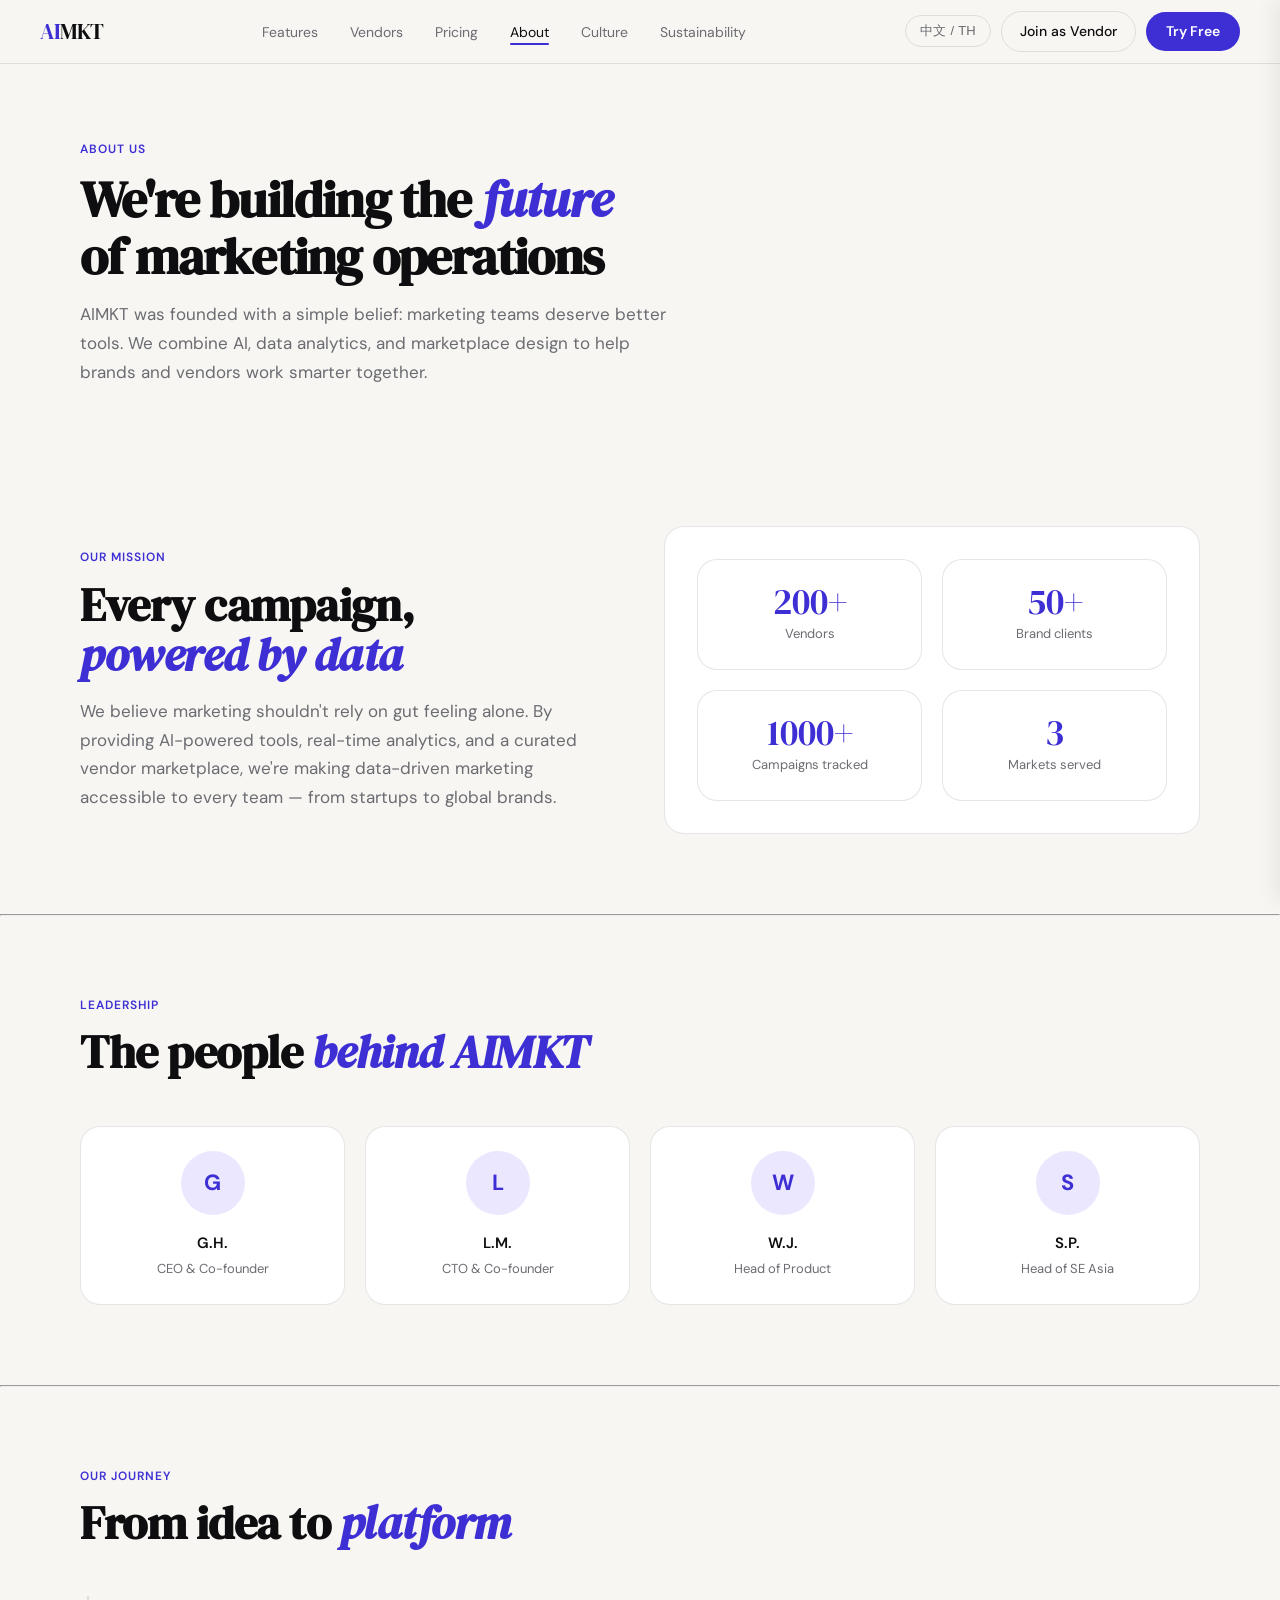
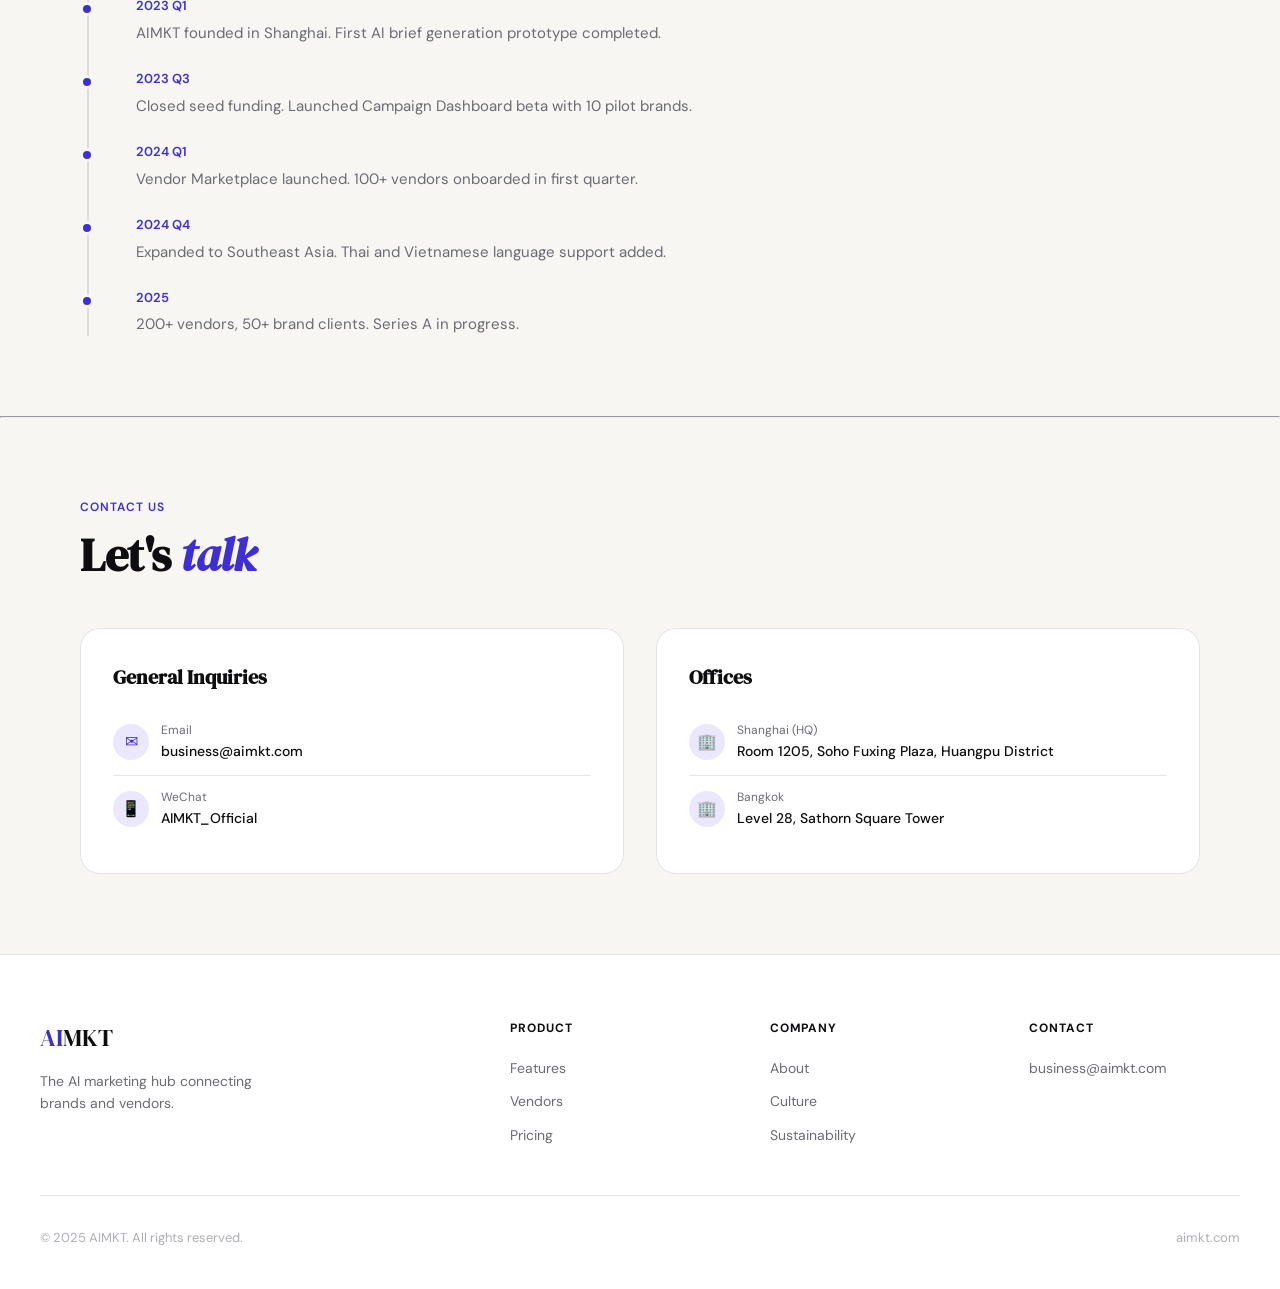
==== about.html @ 1c5341fc "Add files via upload" ====
<!DOCTYPE html>
<html lang="en">
<head>
<meta charset="UTF-8">
<meta name="viewport" content="width=device-width, initial-scale=1.0">
<title>AIMKT — About Us · AI Marketing Hub</title>
<link rel="preconnect" href="https://fonts.googleapis.com">
<link href="https://fonts.googleapis.com/css2?family=DM+Serif+Display:ital@0;1&family=DM+Sans:opsz,wght@9..40,300;9..40,400;9..40,500;9..40,600&display=swap" rel="stylesheet">
<link rel="stylesheet" href="css/style.css">
</head>
<body class="lang-en">

<nav>
  <a href="index.html" class="logo"><em>AI</em>MKT</a>
  <ul class="nav-links">
    <li><a href="features.html"><span class="en">Features</span><span class="zh">AI 工具</span><span class="th">ฟีเจอร์</span></a></li>
    <li><a href="vendors.html"><span class="en">Vendors</span><span class="zh">供应商市场</span><span class="th">ผู้ขาย</span></a></li>
    <li><a href="pricing.html"><span class="en">Pricing</span><span class="zh">定价</span><span class="th">ราคา</span></a></li>
    <li><a href="about.html" class="active"><span class="en">About</span><span class="zh">关于我们</span><span class="th">เกี่ยวกับเรา</span></a></li>
    <li><a href="culture.html"><span class="en">Culture</span><span class="zh">企业文化</span><span class="th">วัฒนธรรม</span></a></li>
    <li><a href="sustainability.html"><span class="en">Sustainability</span><span class="zh">可持续发展</span><span class="th">ความยั่งยืน</span></a></li>
  </ul>
  <div class="nav-right">
    <button class="lang-btn">中文 / TH</button>
    <a href="vendors.html" class="btn-ghost"><span class="en">Join as Vendor</span><span class="zh">供应商入驻</span><span class="th">เข้าร่วมเป็นผู้ขาย</span></a>
    <a href="#" class="btn-primary"><span class="en">Try Free</span><span class="zh">品牌免费试用</span><span class="th">ทดลองใช้ฟรี</span></a>
  </div>
  <button class="hamburger" aria-label="Menu"><span></span><span></span><span></span></button>
</nav>
<div class="mobile-overlay"></div>
<div class="mobile-menu">
  <a href="index.html"><span class="en">Home</span><span class="zh">首页</span><span class="th">หน้าแรก</span></a>
  <a href="features.html"><span class="en">Features</span><span class="zh">AI 工具</span><span class="th">ฟีเจอร์</span></a>
  <a href="vendors.html"><span class="en">Vendors</span><span class="zh">供应商市场</span><span class="th">ผู้ขาย</span></a>
  <a href="pricing.html"><span class="en">Pricing</span><span class="zh">定价</span><span class="th">ราคา</span></a>
  <a href="about.html"><span class="en">About</span><span class="zh">关于我们</span><span class="th">เกี่ยวกับเรา</span></a>
  <a href="culture.html"><span class="en">Culture</span><span class="zh">企业文化</span><span class="th">วัฒนธรรม</span></a>
  <a href="sustainability.html"><span class="en">Sustainability</span><span class="zh">可持续发展</span><span class="th">ความยั่งยืน</span></a>
</div>

<div class="page-hero-wrap">
  <div class="orb orb-1"></div>
  <div class="orb orb-2"></div>
  <div class="page-hero">
  <div class="eyebrow reveal"><span class="en">About Us</span><span class="zh">关于我们</span><span class="th">เกี่ยวกับเรา</span></div>
  <h1 class="reveal d1"><span class="en">We're building the <em>future</em><br>of marketing operations</span><span class="zh">我们正在构建<em>未来</em><br>的营销运营方式</span><span class="th">เรากำลังสร้าง<em>อนาคต</em><br>ของการดำเนินงานการตลาด</span></h1>
  <p class="reveal d2 en">AIMKT was founded with a simple belief: marketing teams deserve better tools. We combine AI, data analytics, and marketplace design to help brands and vendors work smarter together.</p>
  <p class="reveal d2 zh">AIMKT 的创立源于一个简单的信念：营销团队值得拥有更好的工具。我们融合 AI、数据分析和市场设计，帮助品牌和供应商更聪明地协作。</p>
  <p class="reveal d2 th">AIMKT ก่อตั้งด้วยความเชื่อง่ายๆ: ทีมการตลาดสมควรได้รับเครื่องมือที่ดีกว่า เราผสมผสาน AI การวิเคราะห์ข้อมูล และการออกแบบตลาด เพื่อช่วยให้แบรนด์และผู้ขายทำงานร่วมกันได้อย่างชาญฉลาด</p>
  </div>
</div>

<!-- MISSION -->
<section>
  <div class="content-grid reveal">
    <div>
      <div class="eyebrow"><span class="en">Our Mission</span><span class="zh">我们的使命</span><span class="th">พันธกิจของเรา</span></div>
      <h2 class="sh2"><span class="en">Every campaign,<br><em>powered by data</em></span><span class="zh">让每一个 Campaign<br><em>都有数据驱动</em></span><span class="th">ทุกแคมเปญ<em>ขับเคลื่อนด้วยข้อมูล</em></span></h2>
      <p class="slead en">We believe marketing shouldn't rely on gut feeling alone. By providing AI-powered tools, real-time analytics, and a curated vendor marketplace, we're making data-driven marketing accessible to every team — from startups to global brands.</p>
      <p class="slead zh">我们相信营销不应只靠直觉。通过提供 AI 工具、实时分析和精选供应商市场，我们让数据驱动营销触手可及 —— 从初创企业到全球品牌。</p>
      <p class="slead th">เราเชื่อว่าการตลาดไม่ควรพึ่งพาความรู้สึกอย่างเดียว ด้วยเครื่องมือ AI การวิเคราะห์แบบเรียลไทม์ และตลาดผู้ขายที่คัดสรร เราทำให้การตลาดที่ขับเคลื่อนด้วยข้อมูลเข้าถึงได้ทุกทีม</p>
    </div>
    <div class="content-card">
      <div class="stat-row" style="grid-template-columns:1fr 1fr;margin:0">
        <div class="stat-box"><div class="stat-num" data-count="200" data-suffix="+" data-decimals="0">0+</div><div class="stat-label en">Vendors</div><div class="stat-label zh">供应商</div><div class="stat-label th">ผู้ขาย</div></div>
        <div class="stat-box"><div class="stat-num" data-count="50" data-suffix="+" data-decimals="0">0+</div><div class="stat-label en">Brand clients</div><div class="stat-label zh">品牌客户</div><div class="stat-label th">ลูกค้าแบรนด์</div></div>
        <div class="stat-box"><div class="stat-num" data-count="1000" data-suffix="+" data-decimals="0">0+</div><div class="stat-label en">Campaigns tracked</div><div class="stat-label zh">追踪的 Campaign</div><div class="stat-label th">แคมเปญที่ติดตาม</div></div>
        <div class="stat-box"><div class="stat-num" data-count="3" data-decimals="0">0</div><div class="stat-label en">Markets served</div><div class="stat-label zh">覆盖市场</div><div class="stat-label th">ตลาดที่ให้บริการ</div></div>
      </div>
    </div>
  </div>
</section>

<hr class="gradient-line">

<!-- TEAM -->
<section>
  <div class="shead reveal">
    <div class="eyebrow"><span class="en">Leadership</span><span class="zh">核心团队</span><span class="th">ทีมผู้นำ</span></div>
    <h2 class="sh2"><span class="en">The people <em>behind AIMKT</em></span><span class="zh">AIMKT 背后的<em>团队</em></span><span class="th">ผู้คน<em>เบื้องหลัง AIMKT</em></span></h2>
  </div>
  <div class="team-grid">
    <div class="team-card reveal">
      <div class="team-avatar">G</div>
      <div class="team-name">G.H.</div>
      <div class="team-role en">CEO & Co-founder</div>
      <div class="team-role zh">CEO & 联合创始人</div>
      <div class="team-role th">CEO & ผู้ร่วมก่อตั้ง</div>
    </div>
    <div class="team-card reveal d1">
      <div class="team-avatar">L</div>
      <div class="team-name">L.M.</div>
      <div class="team-role en">CTO & Co-founder</div>
      <div class="team-role zh">CTO & 联合创始人</div>
      <div class="team-role th">CTO & ผู้ร่วมก่อตั้ง</div>
    </div>
    <div class="team-card reveal d2">
      <div class="team-avatar">W</div>
      <div class="team-name">W.J.</div>
      <div class="team-role en">Head of Product</div>
      <div class="team-role zh">产品负责人</div>
      <div class="team-role th">หัวหน้าผลิตภัณฑ์</div>
    </div>
    <div class="team-card reveal d3">
      <div class="team-avatar">S</div>
      <div class="team-name">S.P.</div>
      <div class="team-role en">Head of SE Asia</div>
      <div class="team-role zh">东南亚负责人</div>
      <div class="team-role th">หัวหน้าเอเชียตะวันออกเฉียงใต้</div>
    </div>
  </div>
</section>

<hr class="gradient-line">

<!-- TIMELINE -->
<section>
  <div class="shead reveal">
    <div class="eyebrow"><span class="en">Our Journey</span><span class="zh">发展历程</span><span class="th">เส้นทางของเรา</span></div>
    <h2 class="sh2"><span class="en">From idea to <em>platform</em></span><span class="zh">从创意到<em>平台</em></span><span class="th">จากไอเดียสู่<em>แพลตฟอร์ม</em></span></h2>
  </div>
  <div class="timeline reveal">
    <div class="tl-item">
      <div class="tl-year">2023 Q1</div>
      <div class="tl-text en">AIMKT founded in Shanghai. First AI brief generation prototype completed.</div>
      <div class="tl-text zh">AIMKT 在上海成立。AI Brief 生成原型完成。</div>
      <div class="tl-text th">AIMKT ก่อตั้งในเซี่ยงไฮ้ ต้นแบบการสร้าง Brief AI แรกเสร็จสมบูรณ์</div>
    </div>
    <div class="tl-item">
      <div class="tl-year">2023 Q3</div>
      <div class="tl-text en">Closed seed funding. Launched Campaign Dashboard beta with 10 pilot brands.</div>
      <div class="tl-text zh">完成种子轮融资。Campaign Dashboard 测试版上线，10 个品牌参与内测。</div>
      <div class="tl-text th">ได้รับเงินลงทุน Seed เปิดตัว Campaign Dashboard เบต้ากับ 10 แบรนด์นำร่อง</div>
    </div>
    <div class="tl-item">
      <div class="tl-year">2024 Q1</div>
      <div class="tl-text en">Vendor Marketplace launched. 100+ vendors onboarded in first quarter.</div>
      <div class="tl-text zh">供应商市场上线。第一季度 100+ 供应商入驻。</div>
      <div class="tl-text th">เปิดตัวตลาดผู้ขาย ผู้ขาย 100+ เข้าร่วมในไตรมาสแรก</div>
    </div>
    <div class="tl-item">
      <div class="tl-year">2024 Q4</div>
      <div class="tl-text en">Expanded to Southeast Asia. Thai and Vietnamese language support added.</div>
      <div class="tl-text zh">拓展东南亚市场。新增泰语和越南语支持。</div>
      <div class="tl-text th">ขยายไปยังเอเชียตะวันออกเฉียงใต้ เพิ่มการสนับสนุนภาษาไทยและเวียดนาม</div>
    </div>
    <div class="tl-item">
      <div class="tl-year">2025</div>
      <div class="tl-text en">200+ vendors, 50+ brand clients. Series A in progress.</div>
      <div class="tl-text zh">200+ 供应商，50+ 品牌客户。A 轮融资进行中。</div>
      <div class="tl-text th">ผู้ขาย 200+ ลูกค้าแบรนด์ 50+ Series A กำลังดำเนินการ</div>
    </div>
  </div>
</section>

<hr class="gradient-line">

<!-- CONTACT -->
<section>
  <div class="shead reveal">
    <div class="eyebrow"><span class="en">Contact Us</span><span class="zh">联系我们</span><span class="th">ติดต่อเรา</span></div>
    <h2 class="sh2"><span class="en">Let's <em>talk</em></span><span class="zh">开始<em>对话</em></span><span class="th">มา<em>คุยกัน</em></span></h2>
  </div>
  <div class="contact-grid">
    <div class="contact-card reveal">
      <h3><span class="en">General Inquiries</span><span class="zh">一般咨询</span><span class="th">สอบถามทั่วไป</span></h3>
      <div class="contact-item">
        <div class="contact-icon">✉</div>
        <div><div class="contact-label en">Email</div><div class="contact-label zh">邮箱</div><div class="contact-label th">อีเมล</div><div class="contact-value">business@aimkt.com</div></div>
      </div>
      <div class="contact-item">
        <div class="contact-icon">📱</div>
        <div><div class="contact-label">WeChat</div><div class="contact-value">AIMKT_Official</div></div>
      </div>
    </div>
    <div class="contact-card reveal d1">
      <h3><span class="en">Offices</span><span class="zh">办公室</span><span class="th">สำนักงาน</span></h3>
      <div class="contact-item">
        <div class="contact-icon">🏢</div>
        <div><div class="contact-label en">Shanghai (HQ)</div><div class="contact-label zh">上海（总部）</div><div class="contact-label th">เซี่ยงไฮ้ (สำนักงานใหญ่)</div><div class="contact-value en">Room 1205, Soho Fuxing Plaza, Huangpu District</div><div class="contact-value zh">黄浦区 SOHO 复兴广场 1205 室</div><div class="contact-value th">Room 1205, Soho Fuxing Plaza, Huangpu District</div></div>
      </div>
      <div class="contact-item">
        <div class="contact-icon">🏢</div>
        <div><div class="contact-label en">Bangkok</div><div class="contact-label zh">曼谷</div><div class="contact-label th">กรุงเทพ</div><div class="contact-value en">Level 28, Sathorn Square Tower</div><div class="contact-value zh">Sathorn Square Tower 28 层</div><div class="contact-value th">ชั้น 28 อาคารสาทรสแควร์</div></div>
      </div>
    </div>
  </div>
</section>

<!-- FOOTER -->
<footer>
  <div class="fi">
    <div class="ftop">
      <div>
        <div class="flogo"><em>AI</em>MKT</div>
        <p class="fdesc en">The AI marketing hub connecting brands and vendors.</p>
        <p class="fdesc zh">AI 营销中台，连接品牌与供应商。</p>
        <p class="fdesc th">ศูนย์การตลาด AI เชื่อมโยงแบรนด์และผู้ขาย</p>
      </div>
      <div>
        <div class="fct"><span class="en">Product</span><span class="zh">产品</span><span class="th">ผลิตภัณฑ์</span></div>
        <ul class="flinks">
          <li><a href="features.html"><span class="en">Features</span><span class="zh">功能</span><span class="th">ฟีเจอร์</span></a></li>
          <li><a href="vendors.html"><span class="en">Vendors</span><span class="zh">供应商</span><span class="th">ผู้ขาย</span></a></li>
          <li><a href="pricing.html"><span class="en">Pricing</span><span class="zh">定价</span><span class="th">ราคา</span></a></li>
        </ul>
      </div>
      <div>
        <div class="fct"><span class="en">Company</span><span class="zh">公司</span><span class="th">บริษัท</span></div>
        <ul class="flinks">
          <li><a href="about.html"><span class="en">About</span><span class="zh">关于我们</span><span class="th">เกี่ยวกับเรา</span></a></li>
          <li><a href="culture.html"><span class="en">Culture</span><span class="zh">企业文化</span><span class="th">วัฒนธรรม</span></a></li>
          <li><a href="sustainability.html"><span class="en">Sustainability</span><span class="zh">可持续发展</span><span class="th">ความยั่งยืน</span></a></li>
        </ul>
      </div>
      <div>
        <div class="fct"><span class="en">Contact</span><span class="zh">联系</span><span class="th">ติดต่อ</span></div>
        <ul class="flinks">
          <li><a href="mailto:business@aimkt.com">business@aimkt.com</a></li>
        </ul>
      </div>
    </div>
    <div class="fbot">
      <span>© 2025 AIMKT. <span class="en">All rights reserved.</span><span class="zh">保留所有权利。</span><span class="th">สงวนลิขสิทธิ์</span></span>
      <span>aimkt.com</span>
    </div>
  </div>
</footer>

<button class="back-to-top" aria-label="Back to top">↑</button>
<script src="js/main.js"></script>
</body>
</html>
---- css/style.css ----
*,*::before,*::after{box-sizing:border-box;margin:0;padding:0}
:root{
  --ink:#0E0E10;--ink-muted:#6B6B72;--ink-faint:#AEAEB5;
  --surface:#F7F6F2;--white:#FFFFFF;
  --accent:#3D2FD4;--accent-light:#EAE7FF;
  --green:#0E7B57;--green-light:#D6F3E9;
  --amber:#B45309;--amber-light:#FEF3C7;
  --red:#E24B4A;
  --border:rgba(14,14,16,0.10);
  --radius:12px;--radius-lg:20px;
  --nav-h:64px;
}
html{scroll-behavior:smooth;scroll-padding-top:var(--nav-h)}
body{font-family:'DM Sans',sans-serif;background:var(--surface);color:var(--ink);font-size:16px;line-height:1.6;overflow-x:hidden}

/* ===== TRILINGUAL ===== */
.zh,.th{display:none}
span.zh,span.th{display:none}
body.lang-zh .en,body.lang-th .en{display:none}
body.lang-en .zh,body.lang-en .th{display:none}
body.lang-zh .zh{display:block}body.lang-zh span.zh{display:inline}
body.lang-th .th{display:block}body.lang-th span.th{display:inline}

/* ===== NAV ===== */
nav{position:fixed;top:0;left:0;right:0;z-index:100;display:flex;align-items:center;justify-content:space-between;padding:0 2.5rem;height:var(--nav-h);background:rgba(247,246,242,0.92);backdrop-filter:blur(14px);border-bottom:0.5px solid var(--border);transition:box-shadow .3s}
nav.scrolled{box-shadow:0 1px 12px rgba(0,0,0,.08)}
.logo{font-family:'DM Serif Display',serif;font-size:22px;letter-spacing:-.5px;color:var(--ink);text-decoration:none}
.logo em{font-style:normal;color:var(--accent)}
.nav-links{display:flex;gap:2rem;list-style:none;align-items:center}
.nav-links a{font-size:14px;color:var(--ink-muted);text-decoration:none;transition:color .2s;position:relative}
.nav-links a:hover,.nav-links a.active{color:var(--ink)}
.nav-links a.active::after{content:'';position:absolute;bottom:-4px;left:0;right:0;height:2px;background:var(--accent);border-radius:1px}
.nav-right{display:flex;gap:10px;align-items:center}
.lang-btn{font-size:13px;font-weight:500;padding:6px 14px;border:1px solid var(--border);border-radius:100px;background:transparent;color:var(--ink-muted);cursor:pointer;transition:all .2s;letter-spacing:.02em}
.lang-btn:hover{color:var(--ink);border-color:rgba(14,14,16,.25)}
.btn-ghost{font-size:14px;font-weight:500;padding:8px 18px;border:1px solid var(--border);border-radius:100px;background:transparent;color:var(--ink);cursor:pointer;text-decoration:none;transition:background .2s}
.btn-ghost:hover{background:rgba(14,14,16,.06)}
.btn-primary{font-size:14px;font-weight:600;padding:8px 20px;border-radius:100px;background:var(--accent);color:#fff;border:none;cursor:pointer;text-decoration:none;display:inline-block;transition:opacity .2s,transform .15s}
.btn-primary:hover{opacity:.88;transform:translateY(-1px)}

/* HAMBURGER */
.hamburger{display:none;flex-direction:column;gap:5px;background:none;border:none;cursor:pointer;padding:6px;z-index:110}
.hamburger span{display:block;width:22px;height:2px;background:var(--ink);border-radius:2px;transition:all .3s}
.hamburger.open span:nth-child(1){transform:rotate(45deg) translate(5px,5px)}
.hamburger.open span:nth-child(2){opacity:0}
.hamburger.open span:nth-child(3){transform:rotate(-45deg) translate(5px,-5px)}

/* MOBILE MENU */
.mobile-menu{position:fixed;top:0;right:0;width:280px;height:100vh;background:var(--white);z-index:105;transform:translateX(100%);transition:transform .35s cubic-bezier(.4,0,.2,1);padding:100px 2rem 2rem;display:flex;flex-direction:column;gap:1.5rem;box-shadow:-4px 0 20px rgba(0,0,0,.08)}
.mobile-menu.open{transform:translateX(0)}
.mobile-overlay{position:fixed;inset:0;background:rgba(0,0,0,.3);z-index:104;opacity:0;pointer-events:none;transition:opacity .3s}
.mobile-overlay.open{opacity:1;pointer-events:auto}
.mobile-menu a{font-size:16px;color:var(--ink);text-decoration:none;padding:10px 0;border-bottom:0.5px solid var(--border);transition:color .2s}
.mobile-menu a:hover{color:var(--accent)}

/* ===== HERO ===== */
.hero{padding:152px 2.5rem 100px;display:grid;grid-template-columns:1fr 1fr;gap:4rem;max-width:1200px;margin:0 auto;align-items:center}
.hero-tag{display:inline-flex;align-items:center;gap:6px;font-size:12px;font-weight:600;letter-spacing:.07em;text-transform:uppercase;background:var(--accent-light);color:var(--accent);padding:4px 14px;border-radius:100px;margin-bottom:1.5rem}
.hero-tag::before{content:'';width:6px;height:6px;border-radius:50%;background:var(--accent);display:inline-block}
.hero h1{font-family:'DM Serif Display',serif;font-size:clamp(36px,4.5vw,58px);line-height:1.08;letter-spacing:-1px;color:var(--ink);margin-bottom:1.25rem}
.hero h1 em{font-style:italic;color:var(--accent)}
.hero-sub{font-size:17px;color:var(--ink-muted);line-height:1.75;margin-bottom:2rem;max-width:460px}
.hero-actions{display:flex;gap:12px;flex-wrap:wrap}
.btn-lg{font-size:15px;font-weight:600;padding:14px 28px;border-radius:100px;background:var(--accent);color:#fff;border:none;cursor:pointer;text-decoration:none;display:inline-block;transition:opacity .2s,transform .15s}
.btn-lg:hover{opacity:.88;transform:translateY(-1px)}
.btn-lg-out{font-size:15px;font-weight:500;padding:14px 28px;border-radius:100px;border:1px solid var(--border);background:transparent;color:var(--ink);cursor:pointer;text-decoration:none;display:inline-block;transition:background .2s}
.btn-lg-out:hover{background:rgba(14,14,16,.05)}
.hero-trust{margin-top:2rem;font-size:13px;color:var(--ink-faint);display:flex;align-items:center;gap:8px}
.hero-trust::before{content:'';display:inline-block;width:32px;height:1px;background:var(--ink-faint)}

/* HERO PANEL */
.hero-panel{background:var(--white);border:0.5px solid var(--border);border-radius:var(--radius-lg);padding:1.5rem;animation:float 6s ease-in-out infinite;overflow:hidden}
@keyframes float{0%,100%{transform:translateY(0)}50%{transform:translateY(-8px)}}
.dash-row{display:flex;justify-content:space-between;align-items:center;margin-bottom:1.25rem}
.dash-title{font-size:13px;font-weight:600}
.live-badge{font-size:11px;font-weight:500;background:var(--green-light);color:var(--green);padding:3px 10px;border-radius:100px;position:relative}
.live-badge::before{content:'';display:inline-block;width:6px;height:6px;border-radius:50%;background:var(--green);margin-right:4px;animation:pulse 2s infinite}
@keyframes pulse{0%,100%{opacity:1;transform:scale(1)}50%{opacity:.5;transform:scale(1.4)}}
.m-row{display:grid;grid-template-columns:repeat(3,1fr);gap:10px;margin-bottom:1.25rem}
.mc{background:var(--surface);border-radius:var(--radius);padding:12px}
.ml{font-size:11px;color:var(--ink-muted);margin-bottom:4px}
.mv{font-size:21px;font-weight:600;color:var(--ink)}
.mv.g{color:var(--green)}
.ms{font-size:11px;color:var(--ink-faint);margin-top:2px}
.chart-box{background:var(--surface);border-radius:var(--radius);padding:14px;margin-bottom:1rem}
.cl{font-size:11px;color:var(--ink-muted);margin-bottom:10px}
.bars{display:flex;align-items:flex-end;gap:6px;height:54px}
.b{flex:1;border-radius:4px 4px 0 0;background:var(--accent-light);height:0;transition:height .6s cubic-bezier(.4,0,.2,1)}
.b.hi{background:var(--accent)}
.chips{display:flex;gap:8px;flex-wrap:wrap}
.chip{font-size:11px;font-weight:500;padding:4px 10px;border-radius:100px;border:0.5px solid var(--border);background:var(--white);color:var(--ink-muted);white-space:nowrap}

/* ===== SECTIONS ===== */
section{max-width:1200px;margin:0 auto;padding:80px 2.5rem}
.eyebrow{font-size:12px;font-weight:600;letter-spacing:.08em;text-transform:uppercase;color:var(--accent);margin-bottom:.75rem}
.sh2{font-family:'DM Serif Display',serif;font-size:clamp(28px,3.8vw,46px);line-height:1.1;letter-spacing:-.5px;color:var(--ink);margin-bottom:1rem}
.sh2 em{font-style:italic;color:var(--accent)}
.slead{font-size:17px;color:var(--ink-muted);max-width:540px;line-height:1.7}
.shead{margin-bottom:3rem}
hr.div{max-width:1200px;margin:0 auto;border:none;border-top:0.5px solid var(--border)}

/* ===== PAIN ===== */
.pain-grid{display:grid;grid-template-columns:1fr 1fr;gap:1.5rem}
.pain-card{background:var(--white);border:0.5px solid var(--border);border-radius:var(--radius-lg);padding:2rem;transition:transform .25s ease,box-shadow .25s ease}
.pain-card:hover{transform:translateY(-4px);box-shadow:0 8px 24px rgba(0,0,0,.06)}
.aud{display:inline-flex;font-size:12px;font-weight:600;padding:4px 12px;border-radius:100px;margin-bottom:1.25rem}
.aud.br{background:var(--accent-light);color:var(--accent)}
.aud.vd{background:var(--green-light);color:var(--green)}
.pain-h{font-family:'DM Serif Display',serif;font-size:21px;line-height:1.25;margin-bottom:1rem}
.pain-list{list-style:none;display:flex;flex-direction:column;gap:0}
.pain-list li{font-size:14px;color:var(--ink-muted);display:flex;align-items:flex-start;gap:8px;padding:9px 0;border-bottom:0.5px solid var(--border)}
.pain-list li:last-child{border-bottom:none}
.pain-list li::before{content:'×';color:var(--red);font-weight:700;flex-shrink:0;margin-top:1px}

/* ===== FEATURES ===== */
.feat-wrap{display:flex;flex-direction:column;gap:5rem}
.feat{display:grid;grid-template-columns:1fr 1fr;gap:4rem;align-items:center}
.feat.rev{direction:rtl}
.feat.rev>*{direction:ltr}
.fn{font-family:'DM Serif Display',serif;font-size:72px;color:var(--accent-light);line-height:1;margin-bottom:.5rem}
.fh{font-family:'DM Serif Display',serif;font-size:31px;line-height:1.15;color:var(--ink);margin-bottom:.75rem;letter-spacing:-.3px}
.fd{font-size:16px;color:var(--ink-muted);line-height:1.7;margin-bottom:1.5rem}
.pills{display:flex;flex-wrap:wrap;gap:8px}
.pill{font-size:13px;font-weight:500;padding:6px 14px;border-radius:100px;border:0.5px solid var(--border);background:var(--white);color:var(--ink-muted);transition:all .2s}
.pill:hover{color:var(--accent);border-color:var(--accent)}
.fpanel{background:var(--white);border:0.5px solid var(--border);border-radius:var(--radius-lg);padding:1.75rem;min-height:280px}
.ai-tag{font-size:10px;font-weight:700;letter-spacing:.06em;text-transform:uppercase;color:var(--accent);opacity:.7;margin-bottom:6px}
.ai-q{background:var(--surface);border-radius:var(--radius);padding:14px 16px;font-size:13px;color:var(--ink-muted);margin-bottom:12px;line-height:1.6}
.ai-a{background:var(--accent-light);border-radius:var(--radius);padding:14px 16px;font-size:13px;color:var(--accent);line-height:1.6}
.v-list{display:flex;flex-direction:column;gap:10px}
.v-item{display:flex;align-items:center;justify-content:space-between;background:var(--surface);border-radius:var(--radius);padding:12px 14px}
.vn{font-size:14px;font-weight:500}
.vt{font-size:12px;color:var(--ink-muted);margin-top:2px}
.vs{font-size:13px;font-weight:600;color:var(--amber);background:var(--amber-light);padding:3px 10px;border-radius:100px}

/* ===== VENDOR DARK ===== */
.vd-wrap{max-width:1200px;margin:0 auto;padding:0 2.5rem 80px}
.vd-box{background:var(--ink);border-radius:24px;padding:5rem 4rem;display:grid;grid-template-columns:1fr 1fr;gap:3rem;align-items:center}
.vstep{display:flex;flex-direction:column;gap:1rem}
.vstep-item{display:flex;align-items:flex-start;gap:14px;padding:1.25rem;background:rgba(255,255,255,.06);border-radius:var(--radius);border:0.5px solid rgba(255,255,255,.1)}
.snum{width:28px;height:28px;border-radius:50%;background:var(--accent);display:flex;align-items:center;justify-content:center;font-size:13px;font-weight:700;color:#fff;flex-shrink:0}
.stxt{font-size:14px;line-height:1.5;color:rgba(255,255,255,.8)}
.stxt strong{font-weight:600;color:#fff;display:block;margin-bottom:2px}
.btn-wh{display:inline-block;font-size:15px;font-weight:600;padding:14px 28px;border-radius:100px;background:#fff;color:var(--ink);border:none;cursor:pointer;text-decoration:none;margin-top:1.75rem;transition:opacity .2s}
.btn-wh:hover{opacity:.88}

/* ===== PROOF ===== */
.proof-grid{display:grid;grid-template-columns:repeat(3,1fr);gap:1.25rem}
.proof-card{background:var(--white);border:0.5px solid var(--border);border-radius:var(--radius-lg);padding:1.75rem;transition:transform .25s ease,box-shadow .25s ease}
.proof-card:hover{transform:translateY(-4px);box-shadow:0 8px 24px rgba(0,0,0,.06)}
.ptag{display:inline-block;font-size:11px;font-weight:600;text-transform:uppercase;letter-spacing:.06em;padding:3px 10px;border-radius:100px;margin-bottom:1rem}
.ptag.br{background:var(--accent-light);color:var(--accent)}
.ptag.vd{background:var(--green-light);color:var(--green)}
.pq{font-size:15px;line-height:1.7;color:var(--ink);margin-bottom:1.25rem;font-style:italic}
.pa{display:flex;align-items:center;gap:10px}
.av{width:36px;height:36px;border-radius:50%;display:flex;align-items:center;justify-content:center;font-size:13px;font-weight:700;flex-shrink:0}
.av.a1{background:var(--accent-light);color:var(--accent)}
.av.a2{background:var(--green-light);color:var(--green)}
.av.a3{background:var(--amber-light);color:var(--amber)}
.an{font-size:13px;font-weight:600}
.ar{font-size:12px;color:var(--ink-muted)}

/* ===== PRICING ===== */
.price-grid{display:grid;grid-template-columns:repeat(3,1fr);gap:1.25rem}
.pc{background:var(--white);border:0.5px solid var(--border);border-radius:var(--radius-lg);padding:2rem;position:relative;transition:transform .25s ease,box-shadow .25s ease}
.pc:hover{transform:translateY(-4px);box-shadow:0 8px 24px rgba(0,0,0,.06)}
.pc.feat{border:2px solid var(--accent);background:var(--accent)}
.pc.feat:hover{transform:translateY(-4px);box-shadow:0 8px 24px rgba(61,47,212,.2)}
.pbadge{position:absolute;top:-12px;left:50%;transform:translateX(-50%);font-size:11px;font-weight:700;letter-spacing:.06em;text-transform:uppercase;background:var(--accent);color:#fff;padding:4px 14px;border-radius:100px;white-space:nowrap}
.pc.feat .pbadge{background:#fff;color:var(--accent)}
.pname{font-size:12px;font-weight:600;text-transform:uppercase;letter-spacing:.08em;color:var(--ink-muted);margin-bottom:.75rem}
.pc.feat .pname{color:rgba(255,255,255,.7)}
.pprice{font-family:'DM Serif Display',serif;font-size:40px;line-height:1;color:var(--ink);margin-bottom:4px}
.pprice span{font-size:18px}
.pc.feat .pprice{color:#fff}
.pper{font-size:13px;color:var(--ink-faint);margin-bottom:1.5rem}
.pc.feat .pper{color:rgba(255,255,255,.55)}
.pf{list-style:none;display:flex;flex-direction:column;gap:10px;margin-bottom:1.75rem}
.pf li{font-size:14px;color:var(--ink-muted);display:flex;gap:8px;align-items:flex-start}
.pf li::before{content:'✓';color:var(--green);font-weight:700;flex-shrink:0}
.pc.feat .pf li{color:rgba(255,255,255,.85)}
.pc.feat .pf li::before{color:rgba(255,255,255,.9)}
.pbtn{display:block;text-align:center;font-size:14px;font-weight:600;padding:12px;border-radius:100px;border:1.5px solid var(--border);background:transparent;color:var(--ink);text-decoration:none;cursor:pointer;transition:background .2s}
.pbtn:hover{background:var(--surface)}
.pc.feat .pbtn{background:#fff;border-color:#fff;color:var(--accent)}

/* ===== FOOTER ===== */
footer{background:var(--white);border-top:0.5px solid var(--border);padding:4rem 2.5rem 2.5rem}
.fi{max-width:1200px;margin:0 auto}
.fcta{background:var(--surface);border-radius:var(--radius-lg);padding:2.5rem;display:flex;justify-content:space-between;align-items:center;margin-bottom:3rem;gap:2rem}
.fcta h3{font-family:'DM Serif Display',serif;font-size:26px;color:var(--ink);margin-bottom:6px}
.fcta p{font-size:14px;color:var(--ink-muted)}
.fcta-btns{display:flex;gap:10px;flex-shrink:0}
.ftop{display:grid;grid-template-columns:2fr 1fr 1fr 1fr;gap:3rem;margin-bottom:3rem}
.flogo{font-family:'DM Serif Display',serif;font-size:24px;color:var(--ink);margin-bottom:.75rem}
.flogo em{font-style:normal;color:var(--accent)}
.fdesc{font-size:14px;color:var(--ink-muted);line-height:1.6;max-width:220px}
.fct{font-size:12px;font-weight:700;letter-spacing:.08em;text-transform:uppercase;color:var(--ink);margin-bottom:1rem}
.flinks{list-style:none;display:flex;flex-direction:column;gap:8px}
.flinks a{font-size:14px;color:var(--ink-muted);text-decoration:none;transition:color .2s}
.flinks a:hover{color:var(--ink)}
.fbot{display:flex;justify-content:space-between;align-items:center;padding-top:2rem;border-top:0.5px solid var(--border);font-size:13px;color:var(--ink-faint)}

/* ===== ABOUT / CULTURE / SUSTAINABILITY ===== */
.page-hero{padding:140px 2.5rem 60px;max-width:1200px;margin:0 auto}
.page-hero h1{font-family:'DM Serif Display',serif;font-size:clamp(32px,4vw,52px);line-height:1.1;letter-spacing:-.8px;color:var(--ink);margin-bottom:1rem}
.page-hero h1 em{font-style:italic;color:var(--accent)}
.page-hero p{font-size:17px;color:var(--ink-muted);line-height:1.7;max-width:600px}

.content-grid{display:grid;grid-template-columns:1fr 1fr;gap:3rem;align-items:center}
.content-card{background:var(--white);border:0.5px solid var(--border);border-radius:var(--radius-lg);padding:2rem;transition:transform .25s ease,box-shadow .25s ease}
.content-card:hover{transform:translateY(-4px);box-shadow:0 8px 24px rgba(0,0,0,.06)}
.content-card h3{font-family:'DM Serif Display',serif;font-size:22px;color:var(--ink);margin-bottom:.75rem}
.content-card p{font-size:15px;color:var(--ink-muted);line-height:1.7}
.stat-row{display:grid;grid-template-columns:repeat(4,1fr);gap:1.25rem;margin:2rem 0}
.stat-box{background:var(--white);border:0.5px solid var(--border);border-radius:var(--radius-lg);padding:1.5rem;text-align:center}
.stat-num{font-family:'DM Serif Display',serif;font-size:36px;color:var(--accent);line-height:1;margin-bottom:.25rem}
.stat-label{font-size:13px;color:var(--ink-muted)}
.team-grid{display:grid;grid-template-columns:repeat(4,1fr);gap:1.25rem}
.team-card{background:var(--white);border:0.5px solid var(--border);border-radius:var(--radius-lg);padding:1.5rem;text-align:center;transition:transform .25s ease,box-shadow .25s ease}
.team-card:hover{transform:translateY(-4px);box-shadow:0 8px 24px rgba(0,0,0,.06)}
.team-avatar{width:64px;height:64px;border-radius:50%;background:var(--accent-light);color:var(--accent);display:inline-flex;align-items:center;justify-content:center;font-size:22px;font-weight:700;margin-bottom:1rem}
.team-name{font-size:15px;font-weight:600;color:var(--ink);margin-bottom:.25rem}
.team-role{font-size:13px;color:var(--ink-muted)}
.timeline{display:flex;flex-direction:column;gap:1.5rem;position:relative;padding-left:2rem}
.timeline::before{content:'';position:absolute;left:7px;top:0;bottom:0;width:2px;background:var(--border)}
.tl-item{position:relative;padding-left:1.5rem}
.tl-item::before{content:'';position:absolute;left:-2rem;top:6px;width:14px;height:14px;border-radius:50%;background:var(--accent);border:3px solid var(--surface);z-index:1}
.tl-year{font-size:13px;font-weight:600;color:var(--accent);margin-bottom:.25rem}
.tl-text{font-size:15px;color:var(--ink-muted);line-height:1.6}
.contact-grid{display:grid;grid-template-columns:1fr 1fr;gap:2rem}
.contact-card{background:var(--white);border:0.5px solid var(--border);border-radius:var(--radius-lg);padding:2rem}
.contact-card h3{font-family:'DM Serif Display',serif;font-size:20px;color:var(--ink);margin-bottom:1rem}
.contact-item{display:flex;align-items:center;gap:12px;padding:.75rem 0;border-bottom:0.5px solid var(--border)}
.contact-item:last-child{border-bottom:none}
.contact-icon{width:36px;height:36px;border-radius:50%;background:var(--accent-light);color:var(--accent);display:flex;align-items:center;justify-content:center;font-size:16px;flex-shrink:0}
.contact-label{font-size:12px;color:var(--ink-muted)}
.contact-value{font-size:14px;font-weight:500;color:var(--ink)}

/* ===== BACK TO TOP ===== */
.back-to-top{position:fixed;bottom:2rem;right:2rem;width:44px;height:44px;border-radius:50%;background:var(--accent);color:#fff;border:none;cursor:pointer;display:flex;align-items:center;justify-content:center;font-size:18px;opacity:0;transform:translateY(10px);transition:opacity .3s,transform .3s;z-index:90;box-shadow:0 4px 12px rgba(61,47,212,.3)}
.back-to-top.visible{opacity:1;transform:translateY(0)}
.back-to-top:hover{opacity:.85;transform:translateY(-2px)}

/* ===== SCROLL ANIMATIONS ===== */
.reveal{opacity:0;transform:translateY(22px);transition:opacity .6s ease,transform .6s ease}
.reveal.visible{opacity:1;transform:translateY(0)}
.reveal.d1{transition-delay:.1s}.reveal.d2{transition-delay:.22s}.reveal.d3{transition-delay:.34s}.reveal.d4{transition-delay:.46s}

/* ===== RESPONSIVE ===== */
@media(max-width:860px){
  nav{padding:0 1.25rem}
  .nav-links{display:none}
  .hamburger{display:flex}
  .hero{grid-template-columns:1fr;padding:120px 1.25rem 60px;gap:2.5rem}
  .hero-panel{display:none}
  section{padding:60px 1.25rem}
  .pain-grid,.feat,.feat.rev,.price-grid,.proof-grid,.content-grid,.contact-grid{grid-template-columns:1fr;direction:ltr}
  .stat-row,.team-grid{grid-template-columns:1fr 1fr}
  .vd-box{grid-template-columns:1fr;padding:3rem 2rem}
  .vd-wrap{padding:0 1.25rem 60px}
  .ftop{grid-template-columns:1fr 1fr}
  .fcta{flex-direction:column}
  .fcta-btns{flex-direction:column;width:100%}
  .page-hero{padding:120px 1.25rem 40px}
}
@media(max-width:480px){
  .stat-row,.team-grid{grid-template-columns:1fr}
}
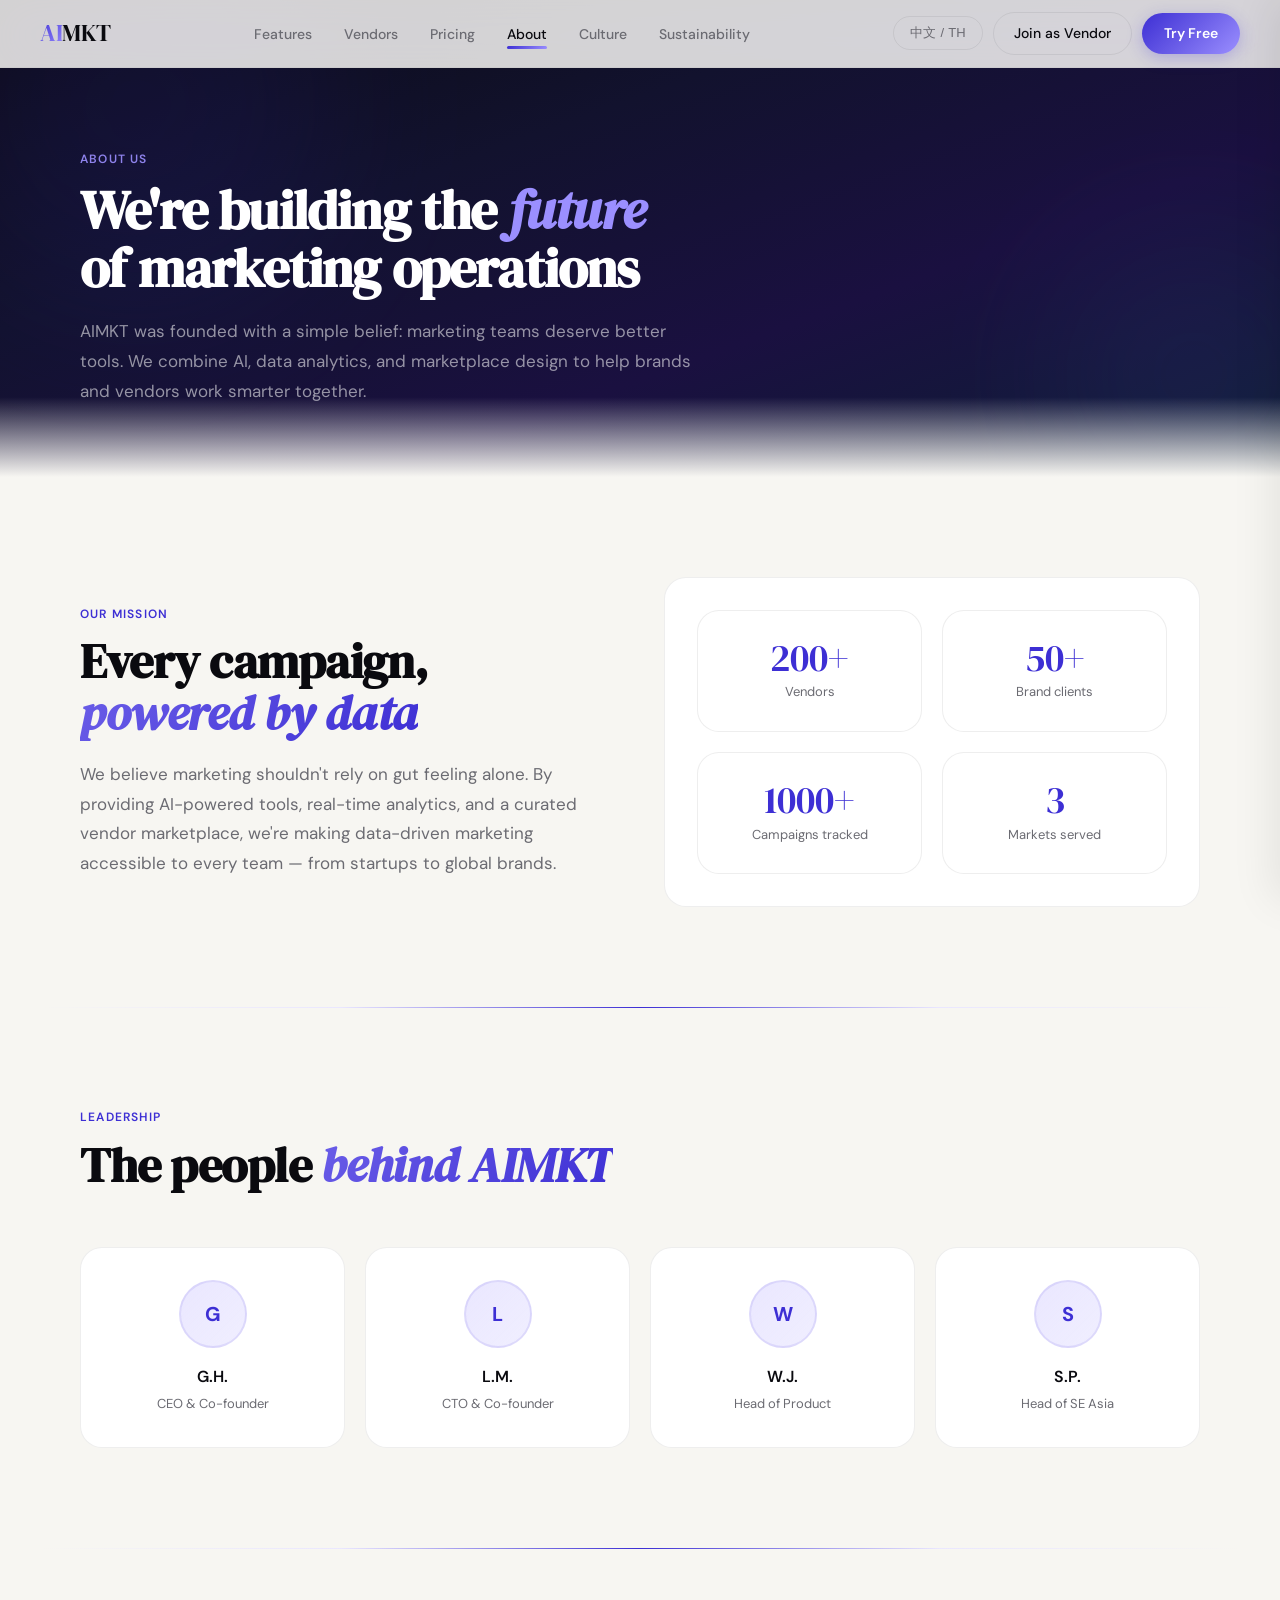
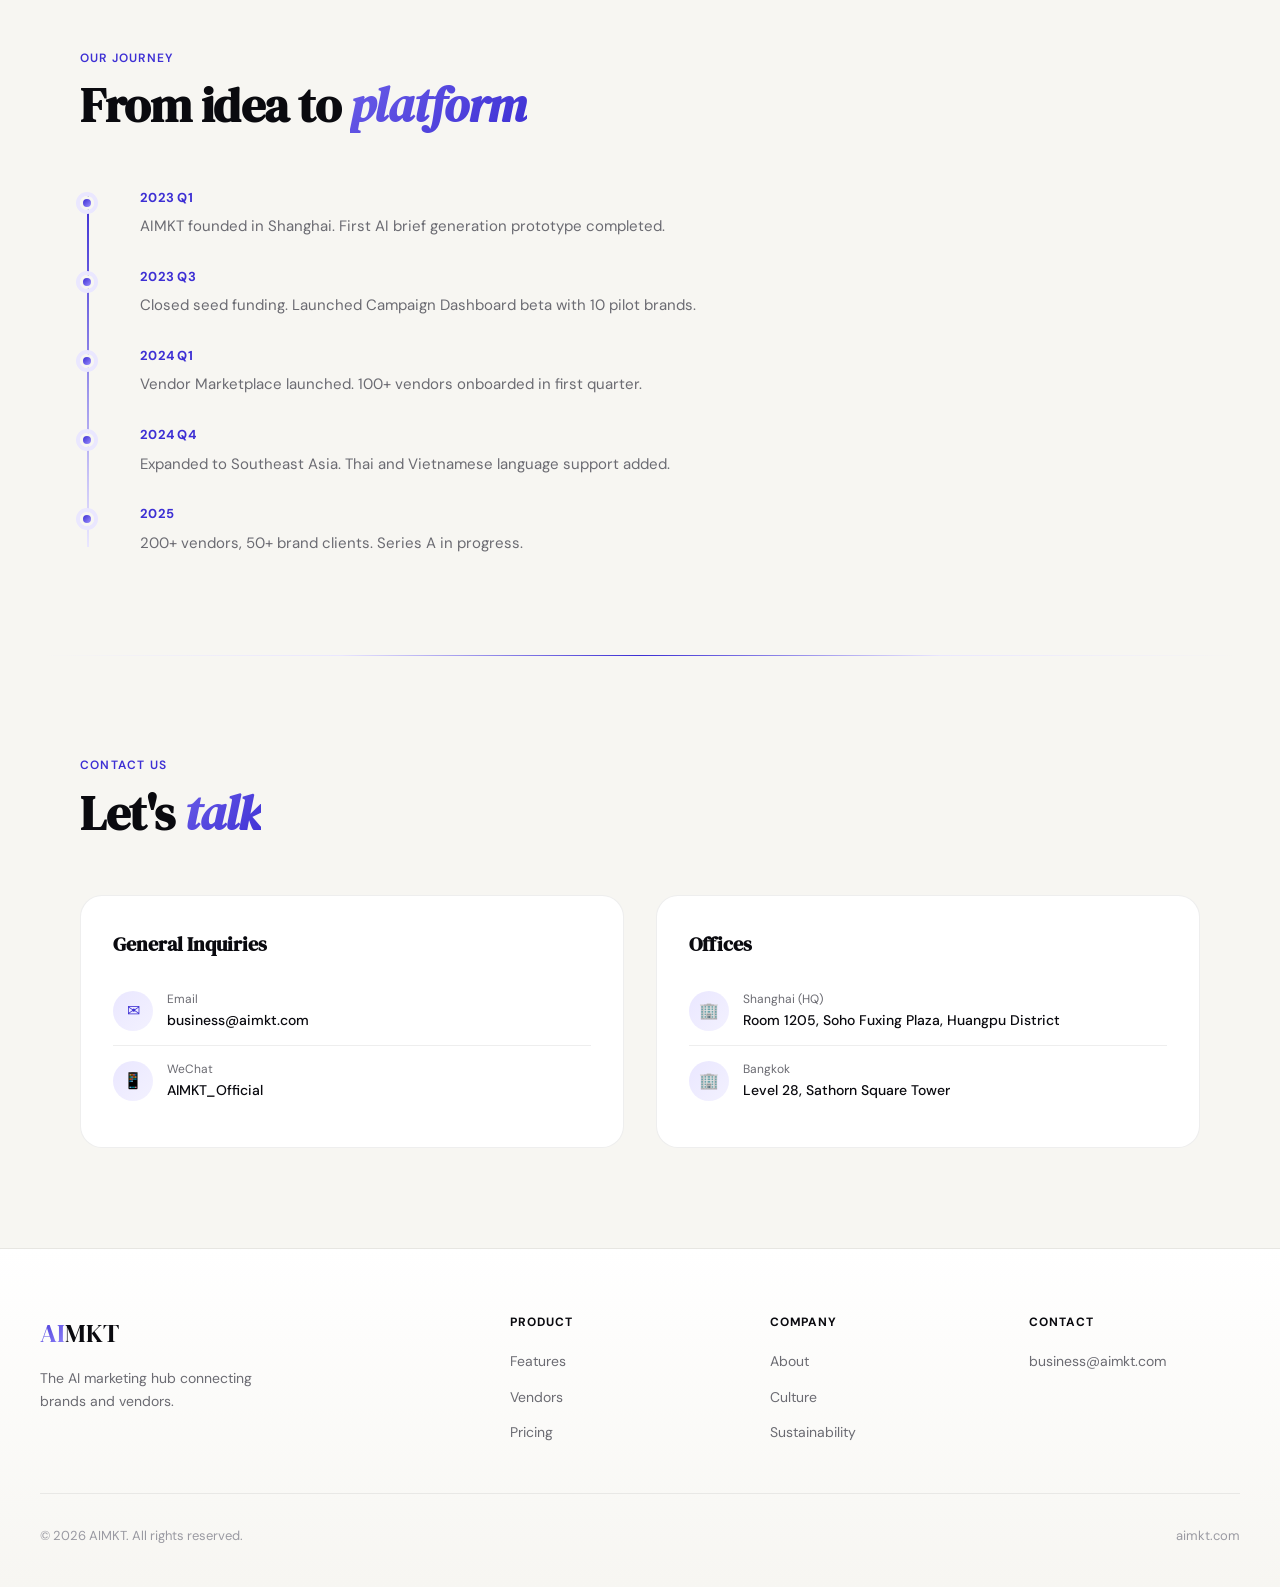
==== commit ea39a16b: "Add files via upload" ====
--- a/about.html
+++ b/about.html
@@ -4,11 +4,23 @@
 <meta charset="UTF-8">
 <meta name="viewport" content="width=device-width, initial-scale=1.0">
 <title>AIMKT — About Us · AI Marketing Hub</title>
+<meta name="description" content="Learn about AIMKT: the AI-powered marketing hub founded in Shanghai, serving brands and vendors across China and Southeast Asia with data-driven marketing tools.">
+<link rel="canonical" href="https://aimkt.com/about.html">
+<meta property="og:type" content="website">
+<meta property="og:title" content="About AIMKT — AI Marketing Hub">
+<meta property="og:description" content="AIMKT: AI-powered marketing hub connecting brands and vendors across Asia.">
+<meta property="og:url" content="https://aimkt.com/about.html">
+<meta property="og:site_name" content="AIMKT">
+<meta name="twitter:card" content="summary_large_image">
+<link rel="icon" type="image/svg+xml" href="data:image/svg+xml,<svg xmlns='http://www.w3.org/2000/svg' viewBox='0 0 100 100'><text y='.9em' font-size='90'>⚡</text></svg>">
 <link rel="preconnect" href="https://fonts.googleapis.com">
+<link rel="preconnect" href="https://fonts.gstatic.com" crossorigin>
 <link href="https://fonts.googleapis.com/css2?family=DM+Serif+Display:ital@0;1&family=DM+Sans:opsz,wght@9..40,300;9..40,400;9..40,500;9..40,600&display=swap" rel="stylesheet">
 <link rel="stylesheet" href="css/style.css">
 </head>
-<body class="lang-en">
+<body class="lang-en" style="--nav-h:68px">
+
+<a href="#main-content" class="skip-link">Skip to content</a>
 
 <nav>
   <a href="index.html" class="logo"><em>AI</em>MKT</a>
@@ -21,11 +33,11 @@
     <li><a href="sustainability.html"><span class="en">Sustainability</span><span class="zh">可持续发展</span><span class="th">ความยั่งยืน</span></a></li>
   </ul>
   <div class="nav-right">
-    <button class="lang-btn">中文 / TH</button>
+    <button class="lang-btn" aria-label="Switch language">中文 / TH</button>
     <a href="vendors.html" class="btn-ghost"><span class="en">Join as Vendor</span><span class="zh">供应商入驻</span><span class="th">เข้าร่วมเป็นผู้ขาย</span></a>
     <a href="#" class="btn-primary"><span class="en">Try Free</span><span class="zh">品牌免费试用</span><span class="th">ทดลองใช้ฟรี</span></a>
   </div>
-  <button class="hamburger" aria-label="Menu"><span></span><span></span><span></span></button>
+  <button class="hamburger" aria-label="Menu" aria-expanded="false"><span></span><span></span><span></span></button>
 </nav>
 <div class="mobile-overlay"></div>
 <div class="mobile-menu">
@@ -39,8 +51,8 @@
 </div>
 
 <div class="page-hero-wrap">
-  <div class="orb orb-1"></div>
-  <div class="orb orb-2"></div>
+  <div class="orb orb-1" aria-hidden="true"></div>
+  <div class="orb orb-2" aria-hidden="true"></div>
   <div class="page-hero">
   <div class="eyebrow reveal"><span class="en">About Us</span><span class="zh">关于我们</span><span class="th">เกี่ยวกับเรา</span></div>
   <h1 class="reveal d1"><span class="en">We're building the <em>future</em><br>of marketing operations</span><span class="zh">我们正在构建<em>未来</em><br>的营销运营方式</span><span class="th">เรากำลังสร้าง<em>อนาคต</em><br>ของการดำเนินงานการตลาด</span></h1>
@@ -51,7 +63,7 @@
 </div>
 
 <!-- MISSION -->
-<section>
+<section id="main-content">
   <div class="content-grid reveal">
     <div>
       <div class="eyebrow"><span class="en">Our Mission</span><span class="zh">我们的使命</span><span class="th">พันธกิจของเรา</span></div>
@@ -221,7 +233,7 @@
       </div>
     </div>
     <div class="fbot">
-      <span>© 2025 AIMKT. <span class="en">All rights reserved.</span><span class="zh">保留所有权利。</span><span class="th">สงวนลิขสิทธิ์</span></span>
+      <span>© 2026 AIMKT. <span class="en">All rights reserved.</span><span class="zh">保留所有权利。</span><span class="th">สงวนลิขสิทธิ์</span></span>
       <span>aimkt.com</span>
     </div>
   </div>
--- a/css/style.css
+++ b/css/style.css
@@ -1,17 +1,49 @@
 *,*::before,*::after{box-sizing:border-box;margin:0;padding:0}
+
 :root{
-  --ink:#0E0E10;--ink-muted:#6B6B72;--ink-faint:#AEAEB5;
-  --surface:#F7F6F2;--white:#FFFFFF;
-  --accent:#3D2FD4;--accent-light:#EAE7FF;
-  --green:#0E7B57;--green-light:#D6F3E9;
-  --amber:#B45309;--amber-light:#FEF3C7;
+  --ink:#0A0A0F;
+  --ink-muted:#6B6B72;
+  --ink-faint:#9A9AA2;
+  --surface:#F7F6F2;
+  --white:#FFFFFF;
+  --accent:#3D2FD4;
+  --accent-mid:#6B5EE8;
+  --accent-light:#EAE7FF;
+  --accent-glow:rgba(61,47,212,0.12);
+  --green:#0E7B57;
+  --green-light:#D6F3E9;
+  --amber:#B45309;
+  --amber-light:#FEF3C7;
   --red:#E24B4A;
-  --border:rgba(14,14,16,0.10);
-  --radius:12px;--radius-lg:20px;
-  --nav-h:64px;
-}
+  --border:rgba(14,14,16,0.07);
+  --border-hover:rgba(14,14,16,0.15);
+  --radius:14px;
+  --radius-lg:22px;
+  --nav-h:68px;
+  --gradient-primary:linear-gradient(135deg,#3D2FD4 0%,#6B5EE8 50%,#9B8FFF 100%);
+  --gradient-hero:linear-gradient(160deg,#0A0A0F 0%,#12122e 35%,#1a1040 65%,#0d1f35 100%);
+  --gradient-text:linear-gradient(135deg,#6B5EE8,#3D2FD4);
+  --shadow-sm:0 2px 8px rgba(0,0,0,0.04);
+  --shadow-md:0 8px 32px rgba(0,0,0,0.07);
+  --shadow-lg:0 20px 60px rgba(0,0,0,0.10);
+  --shadow-glow:0 8px 40px rgba(61,47,212,0.20);
+}
+
 html{scroll-behavior:smooth;scroll-padding-top:var(--nav-h)}
-body{font-family:'DM Sans',sans-serif;background:var(--surface);color:var(--ink);font-size:16px;line-height:1.6;overflow-x:hidden}
+
+/* Skip link for accessibility */
+.skip-link{position:absolute;top:-100%;left:1rem;background:var(--accent);color:#fff;padding:10px 20px;border-radius:0 0 8px 8px;font-size:14px;font-weight:600;z-index:200;text-decoration:none;transition:top .2s}
+.skip-link:focus{top:0}
+
+body{
+  font-family:'DM Sans',sans-serif;
+  background:var(--surface);
+  color:var(--ink);
+  font-size:16px;
+  line-height:1.6;
+  overflow-x:hidden;
+  position:relative;
+}
 
 /* ===== TRILINGUAL ===== */
 .zh,.th{display:none}
@@ -22,21 +54,35 @@
 body.lang-th .th{display:block}body.lang-th span.th{display:inline}
 
 /* ===== NAV ===== */
-nav{position:fixed;top:0;left:0;right:0;z-index:100;display:flex;align-items:center;justify-content:space-between;padding:0 2.5rem;height:var(--nav-h);background:rgba(247,246,242,0.92);backdrop-filter:blur(14px);border-bottom:0.5px solid var(--border);transition:box-shadow .3s}
-nav.scrolled{box-shadow:0 1px 12px rgba(0,0,0,.08)}
-.logo{font-family:'DM Serif Display',serif;font-size:22px;letter-spacing:-.5px;color:var(--ink);text-decoration:none}
-.logo em{font-style:normal;color:var(--accent)}
+nav{
+  position:fixed;top:0;left:0;right:0;z-index:100;
+  display:flex;align-items:center;justify-content:space-between;
+  padding:0 2.5rem;height:var(--nav-h);
+  background:rgba(247,246,242,0.85);
+  backdrop-filter:blur(20px) saturate(180%);
+  -webkit-backdrop-filter:blur(20px) saturate(180%);
+  border-bottom:1px solid rgba(14,14,16,0.04);
+  transition:box-shadow .4s,background .4s;
+}
+nav.scrolled{box-shadow:0 4px 24px rgba(0,0,0,0.06);background:rgba(247,246,242,0.95)}
+.logo{font-family:'DM Serif Display',serif;font-size:24px;letter-spacing:-.5px;color:var(--ink);text-decoration:none}
+.logo em{font-style:normal;background:var(--gradient-primary);-webkit-background-clip:text;-webkit-text-fill-color:transparent;background-clip:text}
 .nav-links{display:flex;gap:2rem;list-style:none;align-items:center}
-.nav-links a{font-size:14px;color:var(--ink-muted);text-decoration:none;transition:color .2s;position:relative}
+.nav-links a{font-size:14px;color:var(--ink-muted);text-decoration:none;transition:color .25s;position:relative;font-weight:500}
 .nav-links a:hover,.nav-links a.active{color:var(--ink)}
-.nav-links a.active::after{content:'';position:absolute;bottom:-4px;left:0;right:0;height:2px;background:var(--accent);border-radius:1px}
+.nav-links a.active::after{content:'';position:absolute;bottom:-6px;left:0;right:0;height:2.5px;background:var(--gradient-primary);border-radius:2px}
 .nav-right{display:flex;gap:10px;align-items:center}
-.lang-btn{font-size:13px;font-weight:500;padding:6px 14px;border:1px solid var(--border);border-radius:100px;background:transparent;color:var(--ink-muted);cursor:pointer;transition:all .2s;letter-spacing:.02em}
-.lang-btn:hover{color:var(--ink);border-color:rgba(14,14,16,.25)}
-.btn-ghost{font-size:14px;font-weight:500;padding:8px 18px;border:1px solid var(--border);border-radius:100px;background:transparent;color:var(--ink);cursor:pointer;text-decoration:none;transition:background .2s}
-.btn-ghost:hover{background:rgba(14,14,16,.06)}
-.btn-primary{font-size:14px;font-weight:600;padding:8px 20px;border-radius:100px;background:var(--accent);color:#fff;border:none;cursor:pointer;text-decoration:none;display:inline-block;transition:opacity .2s,transform .15s}
-.btn-primary:hover{opacity:.88;transform:translateY(-1px)}
+.lang-btn{font-size:13px;font-weight:500;padding:7px 16px;border:1px solid var(--border);border-radius:100px;background:transparent;color:var(--ink-muted);cursor:pointer;transition:all .25s;letter-spacing:.02em}
+.lang-btn:hover{color:var(--ink);border-color:var(--border-hover);background:rgba(14,14,16,0.03)}
+.btn-ghost{font-size:14px;font-weight:500;padding:9px 20px;border:1px solid var(--border);border-radius:100px;background:transparent;color:var(--ink);cursor:pointer;text-decoration:none;transition:all .25s}
+.btn-ghost:hover{background:rgba(14,14,16,0.05);border-color:var(--border-hover)}
+.btn-primary{
+  font-size:14px;font-weight:600;padding:9px 22px;border-radius:100px;
+  background:var(--gradient-primary);color:#fff;border:none;cursor:pointer;
+  text-decoration:none;display:inline-block;
+  transition:all .3s;box-shadow:0 4px 16px rgba(61,47,212,0.25);
+}
+.btn-primary:hover{transform:translateY(-2px);box-shadow:0 6px 24px rgba(61,47,212,0.35)}
 
 /* HAMBURGER */
 .hamburger{display:none;flex-direction:column;gap:5px;background:none;border:none;cursor:pointer;padding:6px;z-index:110}
@@ -46,36 +92,109 @@
 .hamburger.open span:nth-child(3){transform:rotate(-45deg) translate(5px,-5px)}
 
 /* MOBILE MENU */
-.mobile-menu{position:fixed;top:0;right:0;width:280px;height:100vh;background:var(--white);z-index:105;transform:translateX(100%);transition:transform .35s cubic-bezier(.4,0,.2,1);padding:100px 2rem 2rem;display:flex;flex-direction:column;gap:1.5rem;box-shadow:-4px 0 20px rgba(0,0,0,.08)}
+.mobile-menu{position:fixed;top:0;right:0;width:300px;height:100vh;background:var(--white);z-index:105;transform:translateX(100%);transition:transform .4s cubic-bezier(.4,0,.2,1);padding:100px 2rem 2rem;display:flex;flex-direction:column;gap:1.5rem;box-shadow:-8px 0 40px rgba(0,0,0,0.08)}
 .mobile-menu.open{transform:translateX(0)}
-.mobile-overlay{position:fixed;inset:0;background:rgba(0,0,0,.3);z-index:104;opacity:0;pointer-events:none;transition:opacity .3s}
+.mobile-overlay{position:fixed;inset:0;background:rgba(0,0,0,.3);z-index:104;opacity:0;pointer-events:none;transition:opacity .4s}
 .mobile-overlay.open{opacity:1;pointer-events:auto}
-.mobile-menu a{font-size:16px;color:var(--ink);text-decoration:none;padding:10px 0;border-bottom:0.5px solid var(--border);transition:color .2s}
+.mobile-menu a{font-size:17px;color:var(--ink);text-decoration:none;padding:12px 0;border-bottom:0.5px solid var(--border);transition:color .2s;font-weight:500}
 .mobile-menu a:hover{color:var(--accent)}
 
-/* ===== HERO ===== */
-.hero{padding:152px 2.5rem 100px;display:grid;grid-template-columns:1fr 1fr;gap:4rem;max-width:1200px;margin:0 auto;align-items:center}
-.hero-tag{display:inline-flex;align-items:center;gap:6px;font-size:12px;font-weight:600;letter-spacing:.07em;text-transform:uppercase;background:var(--accent-light);color:var(--accent);padding:4px 14px;border-radius:100px;margin-bottom:1.5rem}
-.hero-tag::before{content:'';width:6px;height:6px;border-radius:50%;background:var(--accent);display:inline-block}
-.hero h1{font-family:'DM Serif Display',serif;font-size:clamp(36px,4.5vw,58px);line-height:1.08;letter-spacing:-1px;color:var(--ink);margin-bottom:1.25rem}
-.hero h1 em{font-style:italic;color:var(--accent)}
-.hero-sub{font-size:17px;color:var(--ink-muted);line-height:1.75;margin-bottom:2rem;max-width:460px}
+/* ===== HERO (Dark Gradient) ===== */
+.hero{
+  padding:160px 2.5rem 100px;
+  display:grid;grid-template-columns:1fr 1fr;gap:4rem;
+  max-width:1200px;margin:0 auto;align-items:center;
+  position:relative;z-index:2;
+}
+.hero-tag{
+  display:inline-flex;align-items:center;gap:8px;
+  font-size:12px;font-weight:600;letter-spacing:.08em;text-transform:uppercase;
+  background:rgba(107,94,232,0.15);color:var(--accent-mid);
+  padding:6px 16px;border-radius:100px;margin-bottom:1.5rem;
+  backdrop-filter:blur(8px);
+}
+.hero-tag::before{content:'';width:6px;height:6px;border-radius:50%;background:var(--accent-mid);display:inline-block;animation:pulse 2s infinite}
+.hero h1{
+  font-family:'DM Serif Display',serif;
+  font-size:clamp(38px,5vw,62px);line-height:1.06;letter-spacing:-1.5px;
+  color:var(--ink);margin-bottom:1.5rem;
+}
+.hero h1 em{font-style:italic;background:var(--gradient-text);-webkit-background-clip:text;-webkit-text-fill-color:transparent;background-clip:text}
+.hero-sub{font-size:17px;color:var(--ink-muted);line-height:1.8;margin-bottom:2.5rem;max-width:480px}
 .hero-actions{display:flex;gap:12px;flex-wrap:wrap}
-.btn-lg{font-size:15px;font-weight:600;padding:14px 28px;border-radius:100px;background:var(--accent);color:#fff;border:none;cursor:pointer;text-decoration:none;display:inline-block;transition:opacity .2s,transform .15s}
-.btn-lg:hover{opacity:.88;transform:translateY(-1px)}
-.btn-lg-out{font-size:15px;font-weight:500;padding:14px 28px;border-radius:100px;border:1px solid var(--border);background:transparent;color:var(--ink);cursor:pointer;text-decoration:none;display:inline-block;transition:background .2s}
-.btn-lg-out:hover{background:rgba(14,14,16,.05)}
-.hero-trust{margin-top:2rem;font-size:13px;color:var(--ink-faint);display:flex;align-items:center;gap:8px}
-.hero-trust::before{content:'';display:inline-block;width:32px;height:1px;background:var(--ink-faint)}
-
-/* HERO PANEL */
-.hero-panel{background:var(--white);border:0.5px solid var(--border);border-radius:var(--radius-lg);padding:1.5rem;animation:float 6s ease-in-out infinite;overflow:hidden}
-@keyframes float{0%,100%{transform:translateY(0)}50%{transform:translateY(-8px)}}
+.btn-lg{
+  font-size:15px;font-weight:600;padding:15px 32px;border-radius:100px;
+  background:var(--gradient-primary);color:#fff;border:none;cursor:pointer;
+  text-decoration:none;display:inline-block;
+  transition:all .3s;box-shadow:0 6px 24px rgba(61,47,212,0.3);
+}
+.btn-lg:hover{transform:translateY(-2px);box-shadow:0 8px 32px rgba(61,47,212,0.4)}
+.btn-lg-out{
+  font-size:15px;font-weight:500;padding:15px 32px;border-radius:100px;
+  border:1px solid var(--border-hover);background:transparent;color:var(--ink);
+  cursor:pointer;text-decoration:none;display:inline-block;transition:all .25s;
+}
+.btn-lg-out:hover{background:rgba(14,14,16,0.04);border-color:var(--ink-muted)}
+.hero-trust{margin-top:2rem;font-size:13px;color:var(--ink-faint);display:flex;align-items:center;gap:10px}
+.hero-trust::before{content:'';display:inline-block;width:36px;height:1px;background:var(--ink-faint)}
+
+/* HERO BACKGROUND ORBS */
+.hero-bg{
+  position:absolute;top:0;left:0;right:0;
+  height:680px;
+  overflow:hidden;z-index:0;
+  background:var(--gradient-hero);
+  pointer-events:none;
+}
+.hero-bg::after{
+  content:'';position:absolute;bottom:0;left:0;right:0;height:120px;
+  background:linear-gradient(180deg,transparent,var(--surface));
+  pointer-events:none;
+}
+.hero-bg .orb{position:absolute;border-radius:50%;filter:blur(100px);opacity:.5;animation:orbFloat 10s ease-in-out infinite}
+.hero-bg .orb-1{width:500px;height:500px;background:rgba(61,47,212,0.35);top:-10%;left:-5%;animation-delay:0s}
+.hero-bg .orb-2{width:400px;height:400px;background:rgba(107,94,232,0.25);top:20%;right:-8%;animation-delay:-3s}
+.hero-bg .orb-3{width:350px;height:350px;background:rgba(14,123,87,0.15);bottom:-5%;left:30%;animation-delay:-6s}
+.hero-bg .orb-4{width:250px;height:250px;background:rgba(155,143,255,0.2);top:50%;left:10%;animation-delay:-4s}
+
+.hero-bg ~ .hero,
+.hero-bg + .hero{position:relative;z-index:1}
+body:not(:has(.hero-bg)) .hero{padding-top:160px}
+
+/* Hero with dark bg overrides */
+.hero-dark .hero,
+.hero-dark{color:#fff}
+.hero-dark .hero h1{color:#fff}
+.hero-dark .hero h1 em{-webkit-text-fill-color:rgba(155,143,255,1)}
+.hero-dark .hero-sub{color:rgba(255,255,255,0.6)}
+.hero-dark .hero-trust{color:rgba(255,255,255,0.35)}
+.hero-dark .hero-trust::before{background:rgba(255,255,255,0.2)}
+.hero-dark .btn-lg-out{border-color:rgba(255,255,255,0.15);color:rgba(255,255,255,0.8)}
+.hero-dark .btn-lg-out:hover{border-color:rgba(255,255,255,0.3);background:rgba(255,255,255,0.05)}
+
+@keyframes orbFloat{
+  0%,100%{transform:translate(0,0) scale(1)}
+  25%{transform:translate(30px,-20px) scale(1.05)}
+  50%{transform:translate(-20px,30px) scale(0.95)}
+  75%{transform:translate(15px,15px) scale(1.02)}
+}
+
+/* HERO PANEL (Glassmorphism) */
+.hero-panel{
+  background:rgba(255,255,255,0.85);
+  backdrop-filter:blur(20px) saturate(180%);
+  -webkit-backdrop-filter:blur(20px) saturate(180%);
+  border:1px solid rgba(255,255,255,0.5);
+  border-radius:var(--radius-lg);padding:1.5rem;
+  animation:float 6s ease-in-out infinite;overflow:hidden;
+  box-shadow:var(--shadow-lg);
+}
+@keyframes float{0%,100%{transform:translateY(0)}50%{transform:translateY(-10px)}}
 .dash-row{display:flex;justify-content:space-between;align-items:center;margin-bottom:1.25rem}
 .dash-title{font-size:13px;font-weight:600}
-.live-badge{font-size:11px;font-weight:500;background:var(--green-light);color:var(--green);padding:3px 10px;border-radius:100px;position:relative}
-.live-badge::before{content:'';display:inline-block;width:6px;height:6px;border-radius:50%;background:var(--green);margin-right:4px;animation:pulse 2s infinite}
-@keyframes pulse{0%,100%{opacity:1;transform:scale(1)}50%{opacity:.5;transform:scale(1.4)}}
+.live-badge{font-size:11px;font-weight:500;background:var(--green-light);color:var(--green);padding:3px 12px;border-radius:100px;position:relative}
+.live-badge::before{content:'';display:inline-block;width:6px;height:6px;border-radius:50%;background:var(--green);margin-right:5px;animation:pulse 2s infinite}
+@keyframes pulse{0%,100%{opacity:1;transform:scale(1)}50%{opacity:.4;transform:scale(1.5)}}
 .m-row{display:grid;grid-template-columns:repeat(3,1fr);gap:10px;margin-bottom:1.25rem}
 .mc{background:var(--surface);border-radius:var(--radius);padding:12px}
 .ml{font-size:11px;color:var(--ink-muted);margin-bottom:4px}
@@ -85,75 +204,119 @@
 .chart-box{background:var(--surface);border-radius:var(--radius);padding:14px;margin-bottom:1rem}
 .cl{font-size:11px;color:var(--ink-muted);margin-bottom:10px}
 .bars{display:flex;align-items:flex-end;gap:6px;height:54px}
-.b{flex:1;border-radius:4px 4px 0 0;background:var(--accent-light);height:0;transition:height .6s cubic-bezier(.4,0,.2,1)}
-.b.hi{background:var(--accent)}
+.b{flex:1;border-radius:4px 4px 0 0;background:var(--accent-light);height:0;transition:height .8s cubic-bezier(.4,0,.2,1)}
+.b.hi{background:linear-gradient(180deg,var(--accent),var(--accent-mid))}
 .chips{display:flex;gap:8px;flex-wrap:wrap}
 .chip{font-size:11px;font-weight:500;padding:4px 10px;border-radius:100px;border:0.5px solid var(--border);background:var(--white);color:var(--ink-muted);white-space:nowrap}
 
 /* ===== SECTIONS ===== */
-section{max-width:1200px;margin:0 auto;padding:80px 2.5rem}
-.eyebrow{font-size:12px;font-weight:600;letter-spacing:.08em;text-transform:uppercase;color:var(--accent);margin-bottom:.75rem}
-.sh2{font-family:'DM Serif Display',serif;font-size:clamp(28px,3.8vw,46px);line-height:1.1;letter-spacing:-.5px;color:var(--ink);margin-bottom:1rem}
-.sh2 em{font-style:italic;color:var(--accent)}
-.slead{font-size:17px;color:var(--ink-muted);max-width:540px;line-height:1.7}
-.shead{margin-bottom:3rem}
+section{max-width:1200px;margin:0 auto;padding:100px 2.5rem}
+.eyebrow{font-size:12px;font-weight:600;letter-spacing:.1em;text-transform:uppercase;color:var(--accent);margin-bottom:.75rem}
+.sh2{font-family:'DM Serif Display',serif;font-size:clamp(30px,4vw,48px);line-height:1.08;letter-spacing:-.5px;color:var(--ink);margin-bottom:1.25rem}
+.sh2 em{font-style:italic;background:var(--gradient-text);-webkit-background-clip:text;-webkit-text-fill-color:transparent;background-clip:text}
+.slead{font-size:17px;color:var(--ink-muted);max-width:560px;line-height:1.75}
+.shead{margin-bottom:3.5rem}
 hr.div{max-width:1200px;margin:0 auto;border:none;border-top:0.5px solid var(--border)}
 
 /* ===== PAIN ===== */
 .pain-grid{display:grid;grid-template-columns:1fr 1fr;gap:1.5rem}
-.pain-card{background:var(--white);border:0.5px solid var(--border);border-radius:var(--radius-lg);padding:2rem;transition:transform .25s ease,box-shadow .25s ease}
-.pain-card:hover{transform:translateY(-4px);box-shadow:0 8px 24px rgba(0,0,0,.06)}
-.aud{display:inline-flex;font-size:12px;font-weight:600;padding:4px 12px;border-radius:100px;margin-bottom:1.25rem}
+.pain-card{
+  background:var(--white);border:1px solid var(--border);border-radius:var(--radius-lg);
+  padding:2rem;transition:all .35s cubic-bezier(.4,0,.2,1);
+  position:relative;overflow:hidden;
+}
+.pain-card::before{
+  content:'';position:absolute;top:0;left:0;right:0;height:3px;
+  background:var(--gradient-primary);opacity:0;transition:opacity .35s;
+}
+.pain-card:hover{transform:translateY(-6px);box-shadow:var(--shadow-lg)}
+.pain-card:hover::before{opacity:1}
+.aud{display:inline-flex;font-size:12px;font-weight:600;padding:5px 14px;border-radius:100px;margin-bottom:1.25rem}
 .aud.br{background:var(--accent-light);color:var(--accent)}
 .aud.vd{background:var(--green-light);color:var(--green)}
-.pain-h{font-family:'DM Serif Display',serif;font-size:21px;line-height:1.25;margin-bottom:1rem}
+.pain-h{font-family:'DM Serif Display',serif;font-size:22px;line-height:1.25;margin-bottom:1rem}
 .pain-list{list-style:none;display:flex;flex-direction:column;gap:0}
-.pain-list li{font-size:14px;color:var(--ink-muted);display:flex;align-items:flex-start;gap:8px;padding:9px 0;border-bottom:0.5px solid var(--border)}
+.pain-list li{font-size:14px;color:var(--ink-muted);display:flex;align-items:flex-start;gap:10px;padding:10px 0;border-bottom:0.5px solid var(--border)}
 .pain-list li:last-child{border-bottom:none}
 .pain-list li::before{content:'×';color:var(--red);font-weight:700;flex-shrink:0;margin-top:1px}
 
 /* ===== FEATURES ===== */
-.feat-wrap{display:flex;flex-direction:column;gap:5rem}
+.feat-wrap{display:flex;flex-direction:column;gap:6rem}
 .feat{display:grid;grid-template-columns:1fr 1fr;gap:4rem;align-items:center}
 .feat.rev{direction:rtl}
 .feat.rev>*{direction:ltr}
-.fn{font-family:'DM Serif Display',serif;font-size:72px;color:var(--accent-light);line-height:1;margin-bottom:.5rem}
-.fh{font-family:'DM Serif Display',serif;font-size:31px;line-height:1.15;color:var(--ink);margin-bottom:.75rem;letter-spacing:-.3px}
-.fd{font-size:16px;color:var(--ink-muted);line-height:1.7;margin-bottom:1.5rem}
+.fn{font-family:'DM Serif Display',serif;font-size:80px;background:var(--gradient-primary);-webkit-background-clip:text;-webkit-text-fill-color:transparent;background-clip:text;line-height:1;margin-bottom:.75rem;opacity:.4}
+.fh{font-family:'DM Serif Display',serif;font-size:32px;line-height:1.15;color:var(--ink);margin-bottom:.75rem;letter-spacing:-.3px}
+.fd{font-size:16px;color:var(--ink-muted);line-height:1.75;margin-bottom:1.5rem}
 .pills{display:flex;flex-wrap:wrap;gap:8px}
-.pill{font-size:13px;font-weight:500;padding:6px 14px;border-radius:100px;border:0.5px solid var(--border);background:var(--white);color:var(--ink-muted);transition:all .2s}
-.pill:hover{color:var(--accent);border-color:var(--accent)}
-.fpanel{background:var(--white);border:0.5px solid var(--border);border-radius:var(--radius-lg);padding:1.75rem;min-height:280px}
+.pill{font-size:13px;font-weight:500;padding:7px 16px;border-radius:100px;border:1px solid var(--border);background:var(--white);color:var(--ink-muted);transition:all .25s}
+.pill:hover{color:var(--accent);border-color:var(--accent);background:var(--accent-light)}
+.fpanel{
+  background:var(--white);border:1px solid var(--border);border-radius:var(--radius-lg);
+  padding:1.75rem;min-height:280px;
+  box-shadow:var(--shadow-md);transition:all .35s;
+}
+.fpanel:hover{box-shadow:var(--shadow-lg)}
 .ai-tag{font-size:10px;font-weight:700;letter-spacing:.06em;text-transform:uppercase;color:var(--accent);opacity:.7;margin-bottom:6px}
 .ai-q{background:var(--surface);border-radius:var(--radius);padding:14px 16px;font-size:13px;color:var(--ink-muted);margin-bottom:12px;line-height:1.6}
-.ai-a{background:var(--accent-light);border-radius:var(--radius);padding:14px 16px;font-size:13px;color:var(--accent);line-height:1.6}
+.ai-a{background:linear-gradient(135deg,var(--accent-light),rgba(155,143,255,0.12));border-radius:var(--radius);padding:14px 16px;font-size:13px;color:var(--accent);line-height:1.6}
 .v-list{display:flex;flex-direction:column;gap:10px}
-.v-item{display:flex;align-items:center;justify-content:space-between;background:var(--surface);border-radius:var(--radius);padding:12px 14px}
+.v-item{display:flex;align-items:center;justify-content:space-between;background:var(--surface);border-radius:var(--radius);padding:12px 14px;transition:all .25s}
+.v-item:hover{background:var(--accent-light)}
 .vn{font-size:14px;font-weight:500}
 .vt{font-size:12px;color:var(--ink-muted);margin-top:2px}
-.vs{font-size:13px;font-weight:600;color:var(--amber);background:var(--amber-light);padding:3px 10px;border-radius:100px}
+.vs{font-size:13px;font-weight:600;color:var(--amber);background:var(--amber-light);padding:3px 12px;border-radius:100px}
 
 /* ===== VENDOR DARK ===== */
 .vd-wrap{max-width:1200px;margin:0 auto;padding:0 2.5rem 80px}
-.vd-box{background:var(--ink);border-radius:24px;padding:5rem 4rem;display:grid;grid-template-columns:1fr 1fr;gap:3rem;align-items:center}
-.vstep{display:flex;flex-direction:column;gap:1rem}
-.vstep-item{display:flex;align-items:flex-start;gap:14px;padding:1.25rem;background:rgba(255,255,255,.06);border-radius:var(--radius);border:0.5px solid rgba(255,255,255,.1)}
-.snum{width:28px;height:28px;border-radius:50%;background:var(--accent);display:flex;align-items:center;justify-content:center;font-size:13px;font-weight:700;color:#fff;flex-shrink:0}
-.stxt{font-size:14px;line-height:1.5;color:rgba(255,255,255,.8)}
-.stxt strong{font-weight:600;color:#fff;display:block;margin-bottom:2px}
-.btn-wh{display:inline-block;font-size:15px;font-weight:600;padding:14px 28px;border-radius:100px;background:#fff;color:var(--ink);border:none;cursor:pointer;text-decoration:none;margin-top:1.75rem;transition:opacity .2s}
-.btn-wh:hover{opacity:.88}
+.vd-box{
+  background:linear-gradient(160deg,#0A0A0F 0%,#151530 50%,#1a1040 100%);
+  border-radius:28px;padding:5rem 4rem;
+  display:grid;grid-template-columns:1fr 1fr;gap:3rem;align-items:center;
+  box-shadow:var(--shadow-lg);position:relative;overflow:hidden;
+}
+.vd-box::before{
+  content:'';position:absolute;top:-50%;right:-20%;width:400px;height:400px;
+  border-radius:50%;background:rgba(61,47,212,0.15);filter:blur(80px);pointer-events:none;
+}
+.vd-box::after{
+  content:'';position:absolute;bottom:-30%;left:-10%;width:300px;height:300px;
+  border-radius:50%;background:rgba(14,123,87,0.1);filter:blur(60px);pointer-events:none;
+}
+.vstep{display:flex;flex-direction:column;gap:1rem;position:relative;z-index:1}
+.vstep-item{display:flex;align-items:flex-start;gap:14px;padding:1.25rem;background:rgba(255,255,255,.05);border-radius:var(--radius);border:1px solid rgba(255,255,255,.08);transition:all .3s}
+.vstep-item:hover{background:rgba(255,255,255,.08);border-color:rgba(255,255,255,.12)}
+.snum{width:30px;height:30px;border-radius:50%;background:var(--gradient-primary);display:flex;align-items:center;justify-content:center;font-size:13px;font-weight:700;color:#fff;flex-shrink:0}
+.stxt{font-size:14px;line-height:1.55;color:rgba(255,255,255,.7)}
+.stxt strong{font-weight:600;color:#fff;display:block;margin-bottom:3px}
+.btn-wh{
+  display:inline-block;font-size:15px;font-weight:600;padding:15px 32px;border-radius:100px;
+  background:#fff;color:var(--ink);border:none;cursor:pointer;text-decoration:none;
+  margin-top:1.75rem;transition:all .3s;position:relative;z-index:1;
+  box-shadow:0 4px 16px rgba(0,0,0,0.15);
+}
+.btn-wh:hover{transform:translateY(-2px);box-shadow:0 8px 24px rgba(0,0,0,0.2)}
 
 /* ===== PROOF ===== */
 .proof-grid{display:grid;grid-template-columns:repeat(3,1fr);gap:1.25rem}
-.proof-card{background:var(--white);border:0.5px solid var(--border);border-radius:var(--radius-lg);padding:1.75rem;transition:transform .25s ease,box-shadow .25s ease}
-.proof-card:hover{transform:translateY(-4px);box-shadow:0 8px 24px rgba(0,0,0,.06)}
-.ptag{display:inline-block;font-size:11px;font-weight:600;text-transform:uppercase;letter-spacing:.06em;padding:3px 10px;border-radius:100px;margin-bottom:1rem}
+.proof-card{
+  background:var(--white);border:1px solid var(--border);border-radius:var(--radius-lg);
+  padding:2rem;transition:all .35s cubic-bezier(.4,0,.2,1);
+  position:relative;overflow:hidden;
+}
+.proof-card::after{
+  content:'';position:absolute;top:0;left:0;right:0;height:3px;
+  background:var(--gradient-primary);transform:scaleX(0);transform-origin:left;
+  transition:transform .4s cubic-bezier(.4,0,.2,1);
+}
+.proof-card:hover{transform:translateY(-6px);box-shadow:var(--shadow-lg)}
+.proof-card:hover::after{transform:scaleX(1)}
+.ptag{display:inline-block;font-size:11px;font-weight:600;text-transform:uppercase;letter-spacing:.06em;padding:4px 12px;border-radius:100px;margin-bottom:1rem}
 .ptag.br{background:var(--accent-light);color:var(--accent)}
 .ptag.vd{background:var(--green-light);color:var(--green)}
-.pq{font-size:15px;line-height:1.7;color:var(--ink);margin-bottom:1.25rem;font-style:italic}
-.pa{display:flex;align-items:center;gap:10px}
-.av{width:36px;height:36px;border-radius:50%;display:flex;align-items:center;justify-content:center;font-size:13px;font-weight:700;flex-shrink:0}
+.pq{font-size:15px;line-height:1.75;color:var(--ink);margin-bottom:1.5rem;font-style:italic}
+.pa{display:flex;align-items:center;gap:12px}
+.av{width:38px;height:38px;border-radius:50%;display:flex;align-items:center;justify-content:center;font-size:14px;font-weight:700;flex-shrink:0}
 .av.a1{background:var(--accent-light);color:var(--accent)}
 .av.a2{background:var(--green-light);color:var(--green)}
 .av.a3{background:var(--amber-light);color:var(--amber)}
@@ -162,99 +325,207 @@
 
 /* ===== PRICING ===== */
 .price-grid{display:grid;grid-template-columns:repeat(3,1fr);gap:1.25rem}
-.pc{background:var(--white);border:0.5px solid var(--border);border-radius:var(--radius-lg);padding:2rem;position:relative;transition:transform .25s ease,box-shadow .25s ease}
-.pc:hover{transform:translateY(-4px);box-shadow:0 8px 24px rgba(0,0,0,.06)}
-.pc.feat{border:2px solid var(--accent);background:var(--accent)}
-.pc.feat:hover{transform:translateY(-4px);box-shadow:0 8px 24px rgba(61,47,212,.2)}
-.pbadge{position:absolute;top:-12px;left:50%;transform:translateX(-50%);font-size:11px;font-weight:700;letter-spacing:.06em;text-transform:uppercase;background:var(--accent);color:#fff;padding:4px 14px;border-radius:100px;white-space:nowrap}
+.pc{
+  background:var(--white);border:1px solid var(--border);border-radius:var(--radius-lg);
+  padding:2rem;position:relative;transition:all .35s cubic-bezier(.4,0,.2,1);
+}
+.pc:hover{transform:translateY(-6px);box-shadow:var(--shadow-lg)}
+.pc.feat{
+  border:none;background:var(--gradient-primary);
+  box-shadow:var(--shadow-glow);
+}
+.pc.feat:hover{transform:translateY(-6px);box-shadow:0 12px 48px rgba(61,47,212,0.35)}
+.pbadge{position:absolute;top:-14px;left:50%;transform:translateX(-50%);font-size:11px;font-weight:700;letter-spacing:.06em;text-transform:uppercase;background:#fff;color:var(--accent);padding:5px 16px;border-radius:100px;white-space:nowrap;box-shadow:0 2px 12px rgba(0,0,0,0.1)}
 .pc.feat .pbadge{background:#fff;color:var(--accent)}
 .pname{font-size:12px;font-weight:600;text-transform:uppercase;letter-spacing:.08em;color:var(--ink-muted);margin-bottom:.75rem}
-.pc.feat .pname{color:rgba(255,255,255,.7)}
-.pprice{font-family:'DM Serif Display',serif;font-size:40px;line-height:1;color:var(--ink);margin-bottom:4px}
+.pc.feat .pname{color:rgba(255,255,255,.65)}
+.pprice{font-family:'DM Serif Display',serif;font-size:42px;line-height:1;color:var(--ink);margin-bottom:4px}
 .pprice span{font-size:18px}
 .pc.feat .pprice{color:#fff}
-.pper{font-size:13px;color:var(--ink-faint);margin-bottom:1.5rem}
-.pc.feat .pper{color:rgba(255,255,255,.55)}
-.pf{list-style:none;display:flex;flex-direction:column;gap:10px;margin-bottom:1.75rem}
+.pper{font-size:13px;color:var(--ink-faint);margin-bottom:1.75rem}
+.pc.feat .pper{color:rgba(255,255,255,.5)}
+.pf{list-style:none;display:flex;flex-direction:column;gap:10px;margin-bottom:2rem}
 .pf li{font-size:14px;color:var(--ink-muted);display:flex;gap:8px;align-items:flex-start}
 .pf li::before{content:'✓';color:var(--green);font-weight:700;flex-shrink:0}
 .pc.feat .pf li{color:rgba(255,255,255,.85)}
 .pc.feat .pf li::before{color:rgba(255,255,255,.9)}
-.pbtn{display:block;text-align:center;font-size:14px;font-weight:600;padding:12px;border-radius:100px;border:1.5px solid var(--border);background:transparent;color:var(--ink);text-decoration:none;cursor:pointer;transition:background .2s}
-.pbtn:hover{background:var(--surface)}
-.pc.feat .pbtn{background:#fff;border-color:#fff;color:var(--accent)}
+.pbtn{display:block;text-align:center;font-size:14px;font-weight:600;padding:13px;border-radius:100px;border:1.5px solid var(--border);background:transparent;color:var(--ink);text-decoration:none;cursor:pointer;transition:all .25s}
+.pbtn:hover{background:var(--surface);border-color:var(--border-hover)}
+.pc.feat .pbtn{background:#fff;border-color:#fff;color:var(--accent);box-shadow:0 4px 12px rgba(0,0,0,0.1)}
+.pc.feat .pbtn:hover{transform:translateY(-2px);box-shadow:0 6px 20px rgba(0,0,0,0.15)}
 
 /* ===== FOOTER ===== */
-footer{background:var(--white);border-top:0.5px solid var(--border);padding:4rem 2.5rem 2.5rem}
+footer{
+  background:linear-gradient(180deg,#FFFFFF 0%,var(--surface) 100%);
+  border-top:1px solid var(--border);padding:4rem 2.5rem 2.5rem;
+}
 .fi{max-width:1200px;margin:0 auto}
-.fcta{background:var(--surface);border-radius:var(--radius-lg);padding:2.5rem;display:flex;justify-content:space-between;align-items:center;margin-bottom:3rem;gap:2rem}
-.fcta h3{font-family:'DM Serif Display',serif;font-size:26px;color:var(--ink);margin-bottom:6px}
-.fcta p{font-size:14px;color:var(--ink-muted)}
-.fcta-btns{display:flex;gap:10px;flex-shrink:0}
+.fcta{
+  background:linear-gradient(135deg,var(--accent) 0%,var(--accent-mid) 100%);
+  border-radius:var(--radius-lg);padding:3rem;
+  display:flex;justify-content:space-between;align-items:center;margin-bottom:3.5rem;gap:2rem;
+  box-shadow:var(--shadow-glow);position:relative;overflow:hidden;
+}
+.fcta::before{
+  content:'';position:absolute;top:-50%;right:-20%;width:300px;height:300px;
+  border-radius:50%;background:rgba(255,255,255,0.06);filter:blur(60px);pointer-events:none;
+}
+.fcta h3{font-family:'DM Serif Display',serif;font-size:28px;color:#fff;margin-bottom:8px}
+.fcta p{font-size:14px;color:rgba(255,255,255,.65)}
+.fcta-btns{display:flex;gap:10px;flex-shrink:0;position:relative;z-index:1}
+.footer-cta-text{position:relative;z-index:1}
 .ftop{display:grid;grid-template-columns:2fr 1fr 1fr 1fr;gap:3rem;margin-bottom:3rem}
-.flogo{font-family:'DM Serif Display',serif;font-size:24px;color:var(--ink);margin-bottom:.75rem}
-.flogo em{font-style:normal;color:var(--accent)}
-.fdesc{font-size:14px;color:var(--ink-muted);line-height:1.6;max-width:220px}
+.flogo{font-family:'DM Serif Display',serif;font-size:26px;color:var(--ink);margin-bottom:.75rem}
+.flogo em{font-style:normal;background:var(--gradient-primary);-webkit-background-clip:text;-webkit-text-fill-color:transparent;background-clip:text}
+.fdesc{font-size:14px;color:var(--ink-muted);line-height:1.65;max-width:240px}
 .fct{font-size:12px;font-weight:700;letter-spacing:.08em;text-transform:uppercase;color:var(--ink);margin-bottom:1rem}
-.flinks{list-style:none;display:flex;flex-direction:column;gap:8px}
+.flinks{list-style:none;display:flex;flex-direction:column;gap:10px}
 .flinks a{font-size:14px;color:var(--ink-muted);text-decoration:none;transition:color .2s}
 .flinks a:hover{color:var(--ink)}
-.fbot{display:flex;justify-content:space-between;align-items:center;padding-top:2rem;border-top:0.5px solid var(--border);font-size:13px;color:var(--ink-faint)}
+.fbot{display:flex;justify-content:space-between;align-items:center;padding-top:2rem;border-top:1px solid var(--border);font-size:13px;color:var(--ink-faint)}
 
 /* ===== ABOUT / CULTURE / SUSTAINABILITY ===== */
-.page-hero{padding:140px 2.5rem 60px;max-width:1200px;margin:0 auto}
-.page-hero h1{font-family:'DM Serif Display',serif;font-size:clamp(32px,4vw,52px);line-height:1.1;letter-spacing:-.8px;color:var(--ink);margin-bottom:1rem}
-.page-hero h1 em{font-style:italic;color:var(--accent)}
-.page-hero p{font-size:17px;color:var(--ink-muted);line-height:1.7;max-width:600px}
+.page-hero-wrap{
+  position:relative;overflow:hidden;
+  background:var(--gradient-hero);
+}
+.page-hero-wrap::after{
+  content:'';position:absolute;bottom:0;left:0;right:0;height:80px;
+  background:linear-gradient(180deg,transparent,var(--surface));
+  pointer-events:none;z-index:2;
+}
+.page-hero-wrap .orb{position:absolute;border-radius:50%;filter:blur(80px);opacity:.4;pointer-events:none}
+.page-hero-wrap .orb-1{width:400px;height:400px;background:rgba(61,47,212,0.3);top:-20%;left:-5%;animation:orbFloat 12s ease-in-out infinite}
+.page-hero-wrap .orb-2{width:300px;height:300px;background:rgba(107,94,232,0.2);bottom:-10%;right:-5%;animation:orbFloat 10s ease-in-out infinite;animation-delay:-4s}
+
+.page-hero{
+  padding:150px 2.5rem 70px;max-width:1200px;margin:0 auto;
+  position:relative;z-index:1;
+}
+.page-hero .eyebrow{color:rgba(155,143,255,0.9)}
+.page-hero h1{
+  font-family:'DM Serif Display',serif;
+  font-size:clamp(34px,4.2vw,54px);line-height:1.08;letter-spacing:-.8px;
+  color:#fff;margin-bottom:1.25rem;
+}
+.page-hero h1 em{font-style:italic;color:rgba(155,143,255,1)}
+.page-hero p{font-size:17px;color:rgba(255,255,255,0.55);line-height:1.75;max-width:620px}
 
 .content-grid{display:grid;grid-template-columns:1fr 1fr;gap:3rem;align-items:center}
-.content-card{background:var(--white);border:0.5px solid var(--border);border-radius:var(--radius-lg);padding:2rem;transition:transform .25s ease,box-shadow .25s ease}
-.content-card:hover{transform:translateY(-4px);box-shadow:0 8px 24px rgba(0,0,0,.06)}
+.content-card{
+  background:var(--white);border:1px solid var(--border);border-radius:var(--radius-lg);
+  padding:2rem;transition:all .35s cubic-bezier(.4,0,.2,1);
+  position:relative;overflow:hidden;
+}
+.content-card::after{
+  content:'';position:absolute;top:0;left:0;right:0;height:3px;
+  background:var(--gradient-primary);transform:scaleX(0);transform-origin:left;
+  transition:transform .4s cubic-bezier(.4,0,.2,1);
+}
+.content-card:hover{transform:translateY(-5px);box-shadow:var(--shadow-lg)}
+.content-card:hover::after{transform:scaleX(1)}
 .content-card h3{font-family:'DM Serif Display',serif;font-size:22px;color:var(--ink);margin-bottom:.75rem}
-.content-card p{font-size:15px;color:var(--ink-muted);line-height:1.7}
+.content-card p{font-size:15px;color:var(--ink-muted);line-height:1.75}
 .stat-row{display:grid;grid-template-columns:repeat(4,1fr);gap:1.25rem;margin:2rem 0}
-.stat-box{background:var(--white);border:0.5px solid var(--border);border-radius:var(--radius-lg);padding:1.5rem;text-align:center}
-.stat-num{font-family:'DM Serif Display',serif;font-size:36px;color:var(--accent);line-height:1;margin-bottom:.25rem}
+.stat-box{
+  background:var(--white);border:1px solid var(--border);border-radius:var(--radius-lg);
+  padding:1.75rem;text-align:center;transition:all .35s;
+}
+.stat-box:hover{box-shadow:var(--shadow-md);transform:translateY(-3px)}
+.stat-num{font-family:'DM Serif Display',serif;font-size:38px;color:var(--accent);line-height:1;margin-bottom:.35rem}
 .stat-label{font-size:13px;color:var(--ink-muted)}
 .team-grid{display:grid;grid-template-columns:repeat(4,1fr);gap:1.25rem}
-.team-card{background:var(--white);border:0.5px solid var(--border);border-radius:var(--radius-lg);padding:1.5rem;text-align:center;transition:transform .25s ease,box-shadow .25s ease}
-.team-card:hover{transform:translateY(-4px);box-shadow:0 8px 24px rgba(0,0,0,.06)}
-.team-avatar{width:64px;height:64px;border-radius:50%;background:var(--accent-light);color:var(--accent);display:inline-flex;align-items:center;justify-content:center;font-size:22px;font-weight:700;margin-bottom:1rem}
-.team-name{font-size:15px;font-weight:600;color:var(--ink);margin-bottom:.25rem}
+.team-card{
+  background:var(--white);border:1px solid var(--border);border-radius:var(--radius-lg);
+  padding:2rem 1.5rem;text-align:center;transition:all .35s cubic-bezier(.4,0,.2,1);
+}
+.team-card:hover{transform:translateY(-6px);box-shadow:var(--shadow-lg)}
+.team-avatar{
+  width:68px;height:68px;border-radius:50%;
+  background:linear-gradient(135deg,var(--accent-light),rgba(155,143,255,0.15));
+  color:var(--accent);display:inline-flex;align-items:center;justify-content:center;
+  font-size:20px;font-weight:700;margin-bottom:1rem;
+  border:2px solid rgba(61,47,212,0.1);
+}
+.team-name{font-size:16px;font-weight:600;color:var(--ink);margin-bottom:.25rem}
 .team-role{font-size:13px;color:var(--ink-muted)}
-.timeline{display:flex;flex-direction:column;gap:1.5rem;position:relative;padding-left:2rem}
-.timeline::before{content:'';position:absolute;left:7px;top:0;bottom:0;width:2px;background:var(--border)}
-.tl-item{position:relative;padding-left:1.5rem}
-.tl-item::before{content:'';position:absolute;left:-2rem;top:6px;width:14px;height:14px;border-radius:50%;background:var(--accent);border:3px solid var(--surface);z-index:1}
-.tl-year{font-size:13px;font-weight:600;color:var(--accent);margin-bottom:.25rem}
-.tl-text{font-size:15px;color:var(--ink-muted);line-height:1.6}
+.timeline{display:flex;flex-direction:column;gap:1.75rem;position:relative;padding-left:2rem}
+.timeline::before{content:'';position:absolute;left:7px;top:8px;bottom:8px;width:2px;background:linear-gradient(180deg,var(--accent),var(--accent-light))}
+.tl-item{position:relative;padding-left:1.75rem}
+.tl-item::before{content:'';position:absolute;left:-2rem;top:8px;width:14px;height:14px;border-radius:50%;background:var(--gradient-primary);border:3px solid var(--surface);z-index:1;box-shadow:0 0 0 4px var(--accent-light)}
+.tl-year{font-size:13px;font-weight:700;color:var(--accent);margin-bottom:.35rem;letter-spacing:.02em}
+.tl-text{font-size:15px;color:var(--ink-muted);line-height:1.65}
 .contact-grid{display:grid;grid-template-columns:1fr 1fr;gap:2rem}
-.contact-card{background:var(--white);border:0.5px solid var(--border);border-radius:var(--radius-lg);padding:2rem}
+.contact-card{
+  background:var(--white);border:1px solid var(--border);border-radius:var(--radius-lg);padding:2rem;
+  transition:all .35s;
+}
+.contact-card:hover{box-shadow:var(--shadow-md)}
 .contact-card h3{font-family:'DM Serif Display',serif;font-size:20px;color:var(--ink);margin-bottom:1rem}
-.contact-item{display:flex;align-items:center;gap:12px;padding:.75rem 0;border-bottom:0.5px solid var(--border)}
+.contact-item{display:flex;align-items:center;gap:14px;padding:.85rem 0;border-bottom:0.5px solid var(--border)}
 .contact-item:last-child{border-bottom:none}
-.contact-icon{width:36px;height:36px;border-radius:50%;background:var(--accent-light);color:var(--accent);display:flex;align-items:center;justify-content:center;font-size:16px;flex-shrink:0}
+.contact-icon{
+  width:40px;height:40px;border-radius:50%;
+  background:linear-gradient(135deg,var(--accent-light),rgba(155,143,255,0.12));
+  color:var(--accent);display:flex;align-items:center;justify-content:center;
+  font-size:16px;flex-shrink:0;
+}
 .contact-label{font-size:12px;color:var(--ink-muted)}
 .contact-value{font-size:14px;font-weight:500;color:var(--ink)}
 
+/* ===== DECORATIVE ELEMENTS ===== */
+.gradient-line{
+  height:1px;max-width:1200px;margin:0 auto;
+  background:linear-gradient(90deg,transparent,var(--accent-light),var(--accent),var(--accent-light),transparent);
+  border:none;
+}
+
+/* Section with subtle gradient bg */
+.section-glow{position:relative}
+.section-glow::before{
+  content:'';position:absolute;top:50%;left:50%;transform:translate(-50%,-50%);
+  width:800px;height:400px;border-radius:50%;
+  background:radial-gradient(ellipse,rgba(61,47,212,0.04) 0%,transparent 70%);
+  pointer-events:none;
+}
+
 /* ===== BACK TO TOP ===== */
-.back-to-top{position:fixed;bottom:2rem;right:2rem;width:44px;height:44px;border-radius:50%;background:var(--accent);color:#fff;border:none;cursor:pointer;display:flex;align-items:center;justify-content:center;font-size:18px;opacity:0;transform:translateY(10px);transition:opacity .3s,transform .3s;z-index:90;box-shadow:0 4px 12px rgba(61,47,212,.3)}
+.back-to-top{
+  position:fixed;bottom:2rem;right:2rem;width:46px;height:46px;border-radius:50%;
+  background:var(--gradient-primary);color:#fff;border:none;cursor:pointer;
+  display:flex;align-items:center;justify-content:center;font-size:18px;
+  opacity:0;transform:translateY(10px);transition:all .35s;z-index:90;
+  box-shadow:0 6px 20px rgba(61,47,212,0.35);
+}
 .back-to-top.visible{opacity:1;transform:translateY(0)}
-.back-to-top:hover{opacity:.85;transform:translateY(-2px)}
+.back-to-top:hover{transform:translateY(-3px);box-shadow:0 8px 28px rgba(61,47,212,0.45)}
+
+/* Focus visible styles for keyboard navigation */
+:focus-visible{outline:2px solid var(--accent);outline-offset:3px;border-radius:4px}
+.btn-primary:focus-visible,.btn-lg:focus-visible,.btn-wh:focus-visible,.pbtn:focus-visible{outline:2px solid #fff;outline-offset:3px;box-shadow:0 0 0 4px var(--accent)}
+a:focus-visible{text-decoration:underline}
 
 /* ===== SCROLL ANIMATIONS ===== */
-.reveal{opacity:0;transform:translateY(22px);transition:opacity .6s ease,transform .6s ease}
+.reveal{opacity:0;transform:translateY(28px);transition:opacity .7s cubic-bezier(.4,0,.2,1),transform .7s cubic-bezier(.4,0,.2,1)}
 .reveal.visible{opacity:1;transform:translateY(0)}
-.reveal.d1{transition-delay:.1s}.reveal.d2{transition-delay:.22s}.reveal.d3{transition-delay:.34s}.reveal.d4{transition-delay:.46s}
+.reveal.d1{transition-delay:.12s}.reveal.d2{transition-delay:.24s}.reveal.d3{transition-delay:.36s}.reveal.d4{transition-delay:.48s}
+
+/* Staggered grid children */
+.stagger-grid > *{opacity:0;transform:translateY(24px);transition:opacity .5s ease,transform .5s ease}
+.stagger-grid > *:nth-child(1){transition-delay:.05s}
+.stagger-grid > *:nth-child(2){transition-delay:.15s}
+.stagger-grid > *:nth-child(3){transition-delay:.25s}
+.stagger-grid > *:nth-child(4){transition-delay:.35s}
+.stagger-grid.visible > *{opacity:1;transform:translateY(0)}
 
 /* ===== RESPONSIVE ===== */
 @media(max-width:860px){
   nav{padding:0 1.25rem}
   .nav-links{display:none}
   .hamburger{display:flex}
-  .hero{grid-template-columns:1fr;padding:120px 1.25rem 60px;gap:2.5rem}
+  .hero{grid-template-columns:1fr;padding:130px 1.25rem 60px;gap:2.5rem}
   .hero-panel{display:none}
-  section{padding:60px 1.25rem}
+  section{padding:70px 1.25rem}
   .pain-grid,.feat,.feat.rev,.price-grid,.proof-grid,.content-grid,.contact-grid{grid-template-columns:1fr;direction:ltr}
   .stat-row,.team-grid{grid-template-columns:1fr 1fr}
   .vd-box{grid-template-columns:1fr;padding:3rem 2rem}
@@ -262,7 +533,9 @@
   .ftop{grid-template-columns:1fr 1fr}
   .fcta{flex-direction:column}
   .fcta-btns{flex-direction:column;width:100%}
-  .page-hero{padding:120px 1.25rem 40px}
+  .page-hero{padding:130px 1.25rem 50px}
+  .hero-bg .orb{transform:scale(0.5)}
+  .vd-box::before,.vd-box::after{display:none}
 }
 @media(max-width:480px){
   .stat-row,.team-grid{grid-template-columns:1fr}
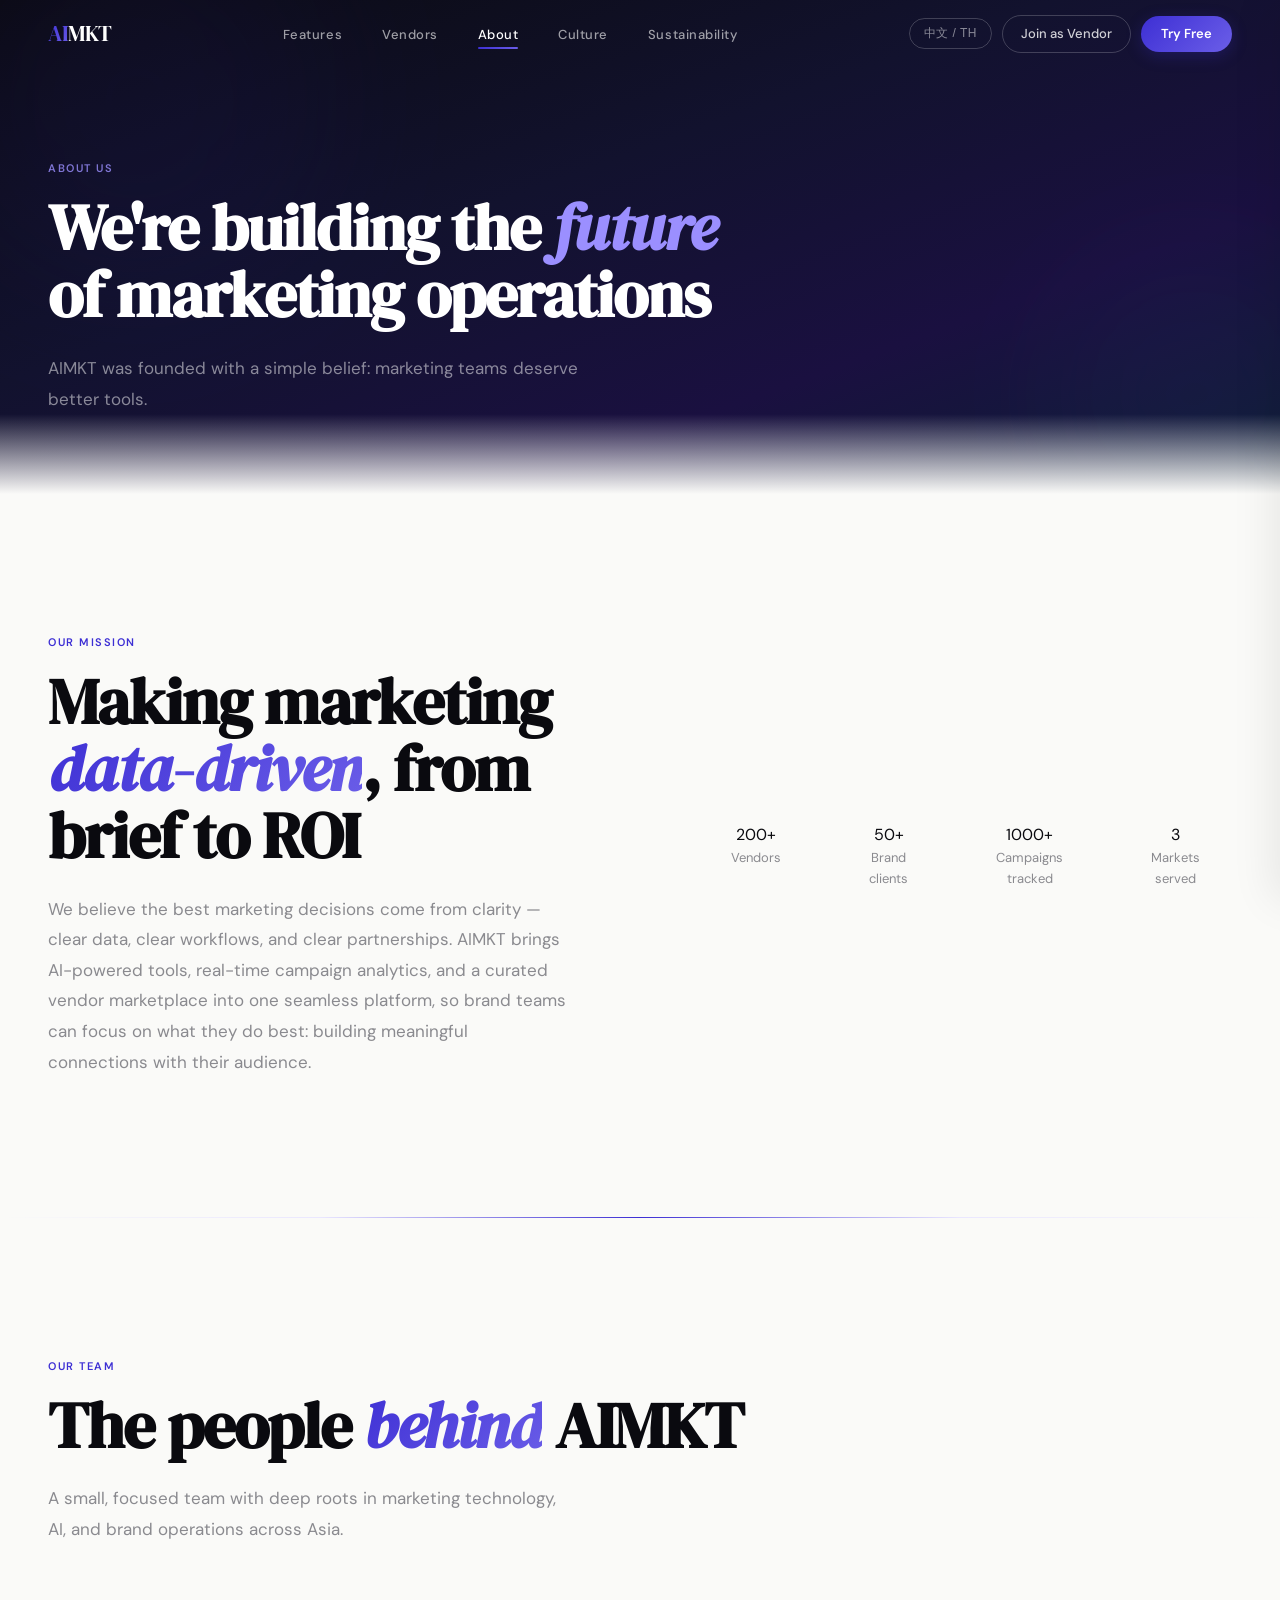
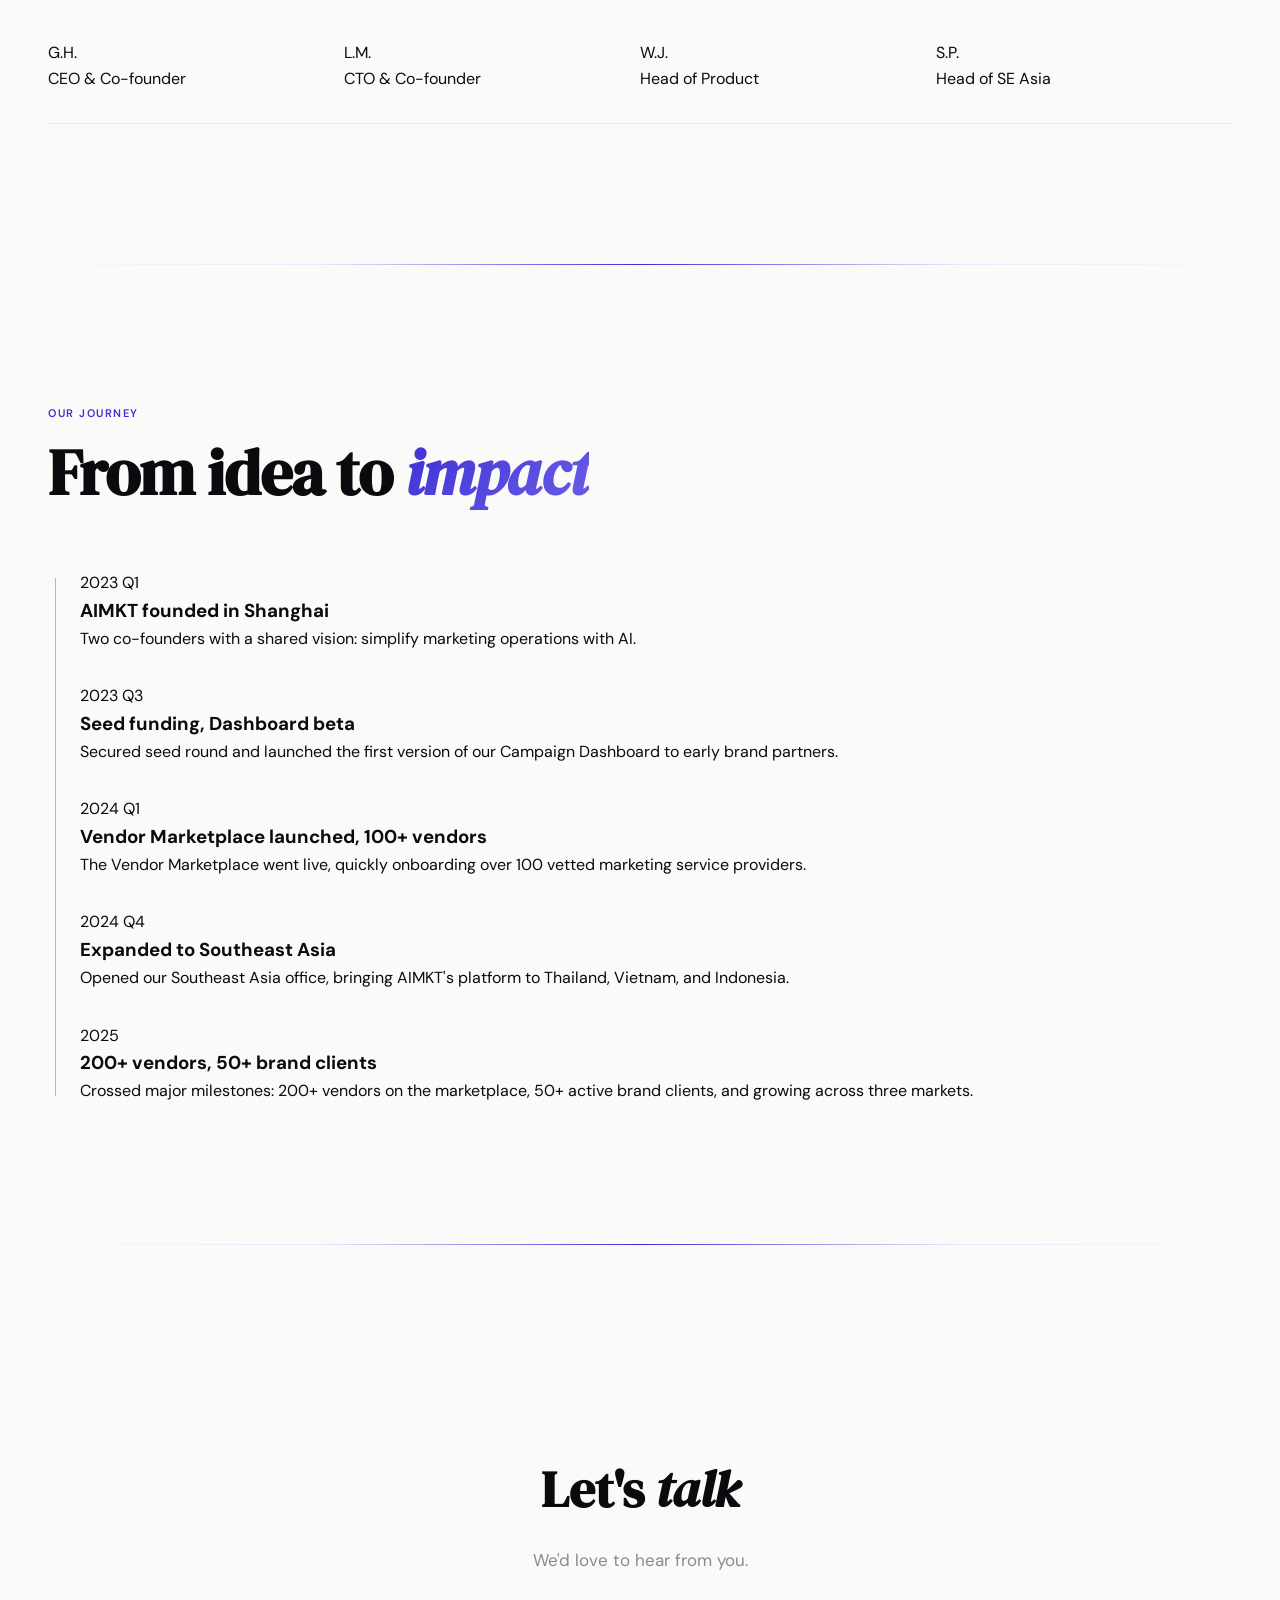
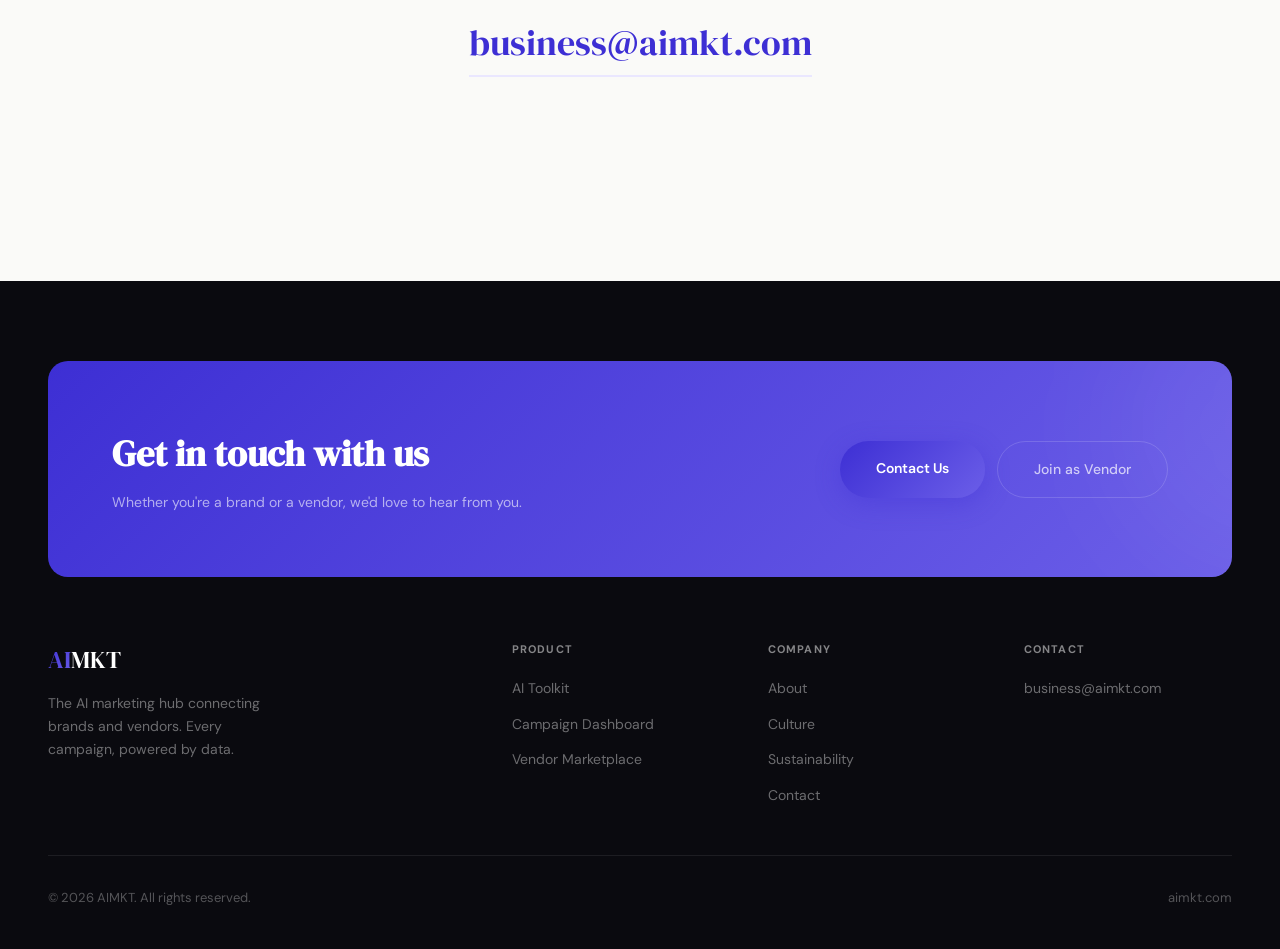
==== commit 3bfb51f4: "Add files via upload" ====
--- a/about.html
+++ b/about.html
@@ -4,21 +4,24 @@
 <meta charset="UTF-8">
 <meta name="viewport" content="width=device-width, initial-scale=1.0">
 <title>AIMKT — About Us · AI Marketing Hub</title>
-<meta name="description" content="Learn about AIMKT: the AI-powered marketing hub founded in Shanghai, serving brands and vendors across China and Southeast Asia with data-driven marketing tools.">
+<meta name="description" content="AIMKT is the AI-powered marketing hub connecting brand teams with the tools, data, and vendors they need to run better campaigns.">
+<meta name="keywords" content="AI marketing, about AIMKT, marketing hub, vendor marketplace, campaign management">
 <link rel="canonical" href="https://aimkt.com/about.html">
 <meta property="og:type" content="website">
-<meta property="og:title" content="About AIMKT — AI Marketing Hub">
-<meta property="og:description" content="AIMKT: AI-powered marketing hub connecting brands and vendors across Asia.">
+<meta property="og:title" content="AIMKT — About Us · AI Marketing Hub">
+<meta property="og:description" content="AIMKT is the AI-powered marketing hub connecting brand teams with tools, data, and vendors. Learn about our mission and team.">
 <meta property="og:url" content="https://aimkt.com/about.html">
 <meta property="og:site_name" content="AIMKT">
 <meta name="twitter:card" content="summary_large_image">
+<meta name="twitter:title" content="AIMKT — About Us">
+<meta name="twitter:description" content="Learn about AIMKT, the AI-powered marketing hub for brands and vendors.">
 <link rel="icon" type="image/svg+xml" href="data:image/svg+xml,<svg xmlns='http://www.w3.org/2000/svg' viewBox='0 0 100 100'><text y='.9em' font-size='90'>⚡</text></svg>">
 <link rel="preconnect" href="https://fonts.googleapis.com">
 <link rel="preconnect" href="https://fonts.gstatic.com" crossorigin>
 <link href="https://fonts.googleapis.com/css2?family=DM+Serif+Display:ital@0;1&family=DM+Sans:opsz,wght@9..40,300;9..40,400;9..40,500;9..40,600&display=swap" rel="stylesheet">
 <link rel="stylesheet" href="css/style.css">
 </head>
-<body class="lang-en" style="--nav-h:68px">
+<body class="lang-en hero-dark" style="--nav-h:68px">
 
 <a href="#main-content" class="skip-link">Skip to content</a>
 
@@ -27,7 +30,6 @@
   <ul class="nav-links">
     <li><a href="features.html"><span class="en">Features</span><span class="zh">AI 工具</span><span class="th">ฟีเจอร์</span></a></li>
     <li><a href="vendors.html"><span class="en">Vendors</span><span class="zh">供应商市场</span><span class="th">ผู้ขาย</span></a></li>
-    <li><a href="pricing.html"><span class="en">Pricing</span><span class="zh">定价</span><span class="th">ราคา</span></a></li>
     <li><a href="about.html" class="active"><span class="en">About</span><span class="zh">关于我们</span><span class="th">เกี่ยวกับเรา</span></a></li>
     <li><a href="culture.html"><span class="en">Culture</span><span class="zh">企业文化</span><span class="th">วัฒนธรรม</span></a></li>
     <li><a href="sustainability.html"><span class="en">Sustainability</span><span class="zh">可持续发展</span><span class="th">ความยั่งยืน</span></a></li>
@@ -39,45 +41,54 @@
   </div>
   <button class="hamburger" aria-label="Menu" aria-expanded="false"><span></span><span></span><span></span></button>
 </nav>
+
 <div class="mobile-overlay"></div>
 <div class="mobile-menu">
   <a href="index.html"><span class="en">Home</span><span class="zh">首页</span><span class="th">หน้าแรก</span></a>
   <a href="features.html"><span class="en">Features</span><span class="zh">AI 工具</span><span class="th">ฟีเจอร์</span></a>
   <a href="vendors.html"><span class="en">Vendors</span><span class="zh">供应商市场</span><span class="th">ผู้ขาย</span></a>
-  <a href="pricing.html"><span class="en">Pricing</span><span class="zh">定价</span><span class="th">ราคา</span></a>
   <a href="about.html"><span class="en">About</span><span class="zh">关于我们</span><span class="th">เกี่ยวกับเรา</span></a>
   <a href="culture.html"><span class="en">Culture</span><span class="zh">企业文化</span><span class="th">วัฒนธรรม</span></a>
   <a href="sustainability.html"><span class="en">Sustainability</span><span class="zh">可持续发展</span><span class="th">ความยั่งยืน</span></a>
 </div>
 
+<!-- PAGE HERO -->
 <div class="page-hero-wrap">
   <div class="orb orb-1" aria-hidden="true"></div>
   <div class="orb orb-2" aria-hidden="true"></div>
   <div class="page-hero">
-  <div class="eyebrow reveal"><span class="en">About Us</span><span class="zh">关于我们</span><span class="th">เกี่ยวกับเรา</span></div>
-  <h1 class="reveal d1"><span class="en">We're building the <em>future</em><br>of marketing operations</span><span class="zh">我们正在构建<em>未来</em><br>的营销运营方式</span><span class="th">เรากำลังสร้าง<em>อนาคต</em><br>ของการดำเนินงานการตลาด</span></h1>
-  <p class="reveal d2 en">AIMKT was founded with a simple belief: marketing teams deserve better tools. We combine AI, data analytics, and marketplace design to help brands and vendors work smarter together.</p>
-  <p class="reveal d2 zh">AIMKT 的创立源于一个简单的信念：营销团队值得拥有更好的工具。我们融合 AI、数据分析和市场设计，帮助品牌和供应商更聪明地协作。</p>
-  <p class="reveal d2 th">AIMKT ก่อตั้งด้วยความเชื่อง่ายๆ: ทีมการตลาดสมควรได้รับเครื่องมือที่ดีกว่า เราผสมผสาน AI การวิเคราะห์ข้อมูล และการออกแบบตลาด เพื่อช่วยให้แบรนด์และผู้ขายทำงานร่วมกันได้อย่างชาญฉลาด</p>
+    <div class="eyebrow reveal"><span class="en">About Us</span><span class="zh">关于我们</span><span class="th">เกี่ยวกับเรา</span></div>
+    <h1 class="reveal d1"><span class="en">We're building the <em>future</em><br>of marketing operations</span><span class="zh">我们正在构建<em>未来</em><br>的营销运营方式</span><span class="th">เรากำลังสร้าง<em>อนาคต</em><br>ของการดำเนินงานการตลาด</span></h1>
+    <p class="reveal d2"><span class="en">AIMKT was founded with a simple belief: marketing teams deserve better tools.</span><span class="zh">AIMKT 的创立源于一个简单的信念：营销团队值得拥有更好的工具。</span><span class="th">AIMKT ก่อตั้งด้วยความเชื่อง่ายๆ: ทีมการตลาดสมควรได้รับเครื่องมือที่ดีกว่า</span></p>
   </div>
 </div>
 
-<!-- MISSION -->
+<!-- MISSION & STATS -->
 <section id="main-content">
-  <div class="content-grid reveal">
-    <div>
+  <div class="editorial reveal">
+    <div class="editorial-left">
       <div class="eyebrow"><span class="en">Our Mission</span><span class="zh">我们的使命</span><span class="th">พันธกิจของเรา</span></div>
-      <h2 class="sh2"><span class="en">Every campaign,<br><em>powered by data</em></span><span class="zh">让每一个 Campaign<br><em>都有数据驱动</em></span><span class="th">ทุกแคมเปญ<em>ขับเคลื่อนด้วยข้อมูล</em></span></h2>
-      <p class="slead en">We believe marketing shouldn't rely on gut feeling alone. By providing AI-powered tools, real-time analytics, and a curated vendor marketplace, we're making data-driven marketing accessible to every team — from startups to global brands.</p>
-      <p class="slead zh">我们相信营销不应只靠直觉。通过提供 AI 工具、实时分析和精选供应商市场，我们让数据驱动营销触手可及 —— 从初创企业到全球品牌。</p>
-      <p class="slead th">เราเชื่อว่าการตลาดไม่ควรพึ่งพาความรู้สึกอย่างเดียว ด้วยเครื่องมือ AI การวิเคราะห์แบบเรียลไทม์ และตลาดผู้ขายที่คัดสรร เราทำให้การตลาดที่ขับเคลื่อนด้วยข้อมูลเข้าถึงได้ทุกทีม</p>
-    </div>
-    <div class="content-card">
-      <div class="stat-row" style="grid-template-columns:1fr 1fr;margin:0">
-        <div class="stat-box"><div class="stat-num" data-count="200" data-suffix="+" data-decimals="0">0+</div><div class="stat-label en">Vendors</div><div class="stat-label zh">供应商</div><div class="stat-label th">ผู้ขาย</div></div>
-        <div class="stat-box"><div class="stat-num" data-count="50" data-suffix="+" data-decimals="0">0+</div><div class="stat-label en">Brand clients</div><div class="stat-label zh">品牌客户</div><div class="stat-label th">ลูกค้าแบรนด์</div></div>
-        <div class="stat-box"><div class="stat-num" data-count="1000" data-suffix="+" data-decimals="0">0+</div><div class="stat-label en">Campaigns tracked</div><div class="stat-label zh">追踪的 Campaign</div><div class="stat-label th">แคมเปญที่ติดตาม</div></div>
-        <div class="stat-box"><div class="stat-num" data-count="3" data-decimals="0">0</div><div class="stat-label en">Markets served</div><div class="stat-label zh">覆盖市场</div><div class="stat-label th">ตลาดที่ให้บริการ</div></div>
+      <h2 class="sh2"><span class="en">Making marketing <em>data-driven</em>, from brief to ROI</span><span class="zh">让营销<em>数据驱动</em>，从 Brief 到 ROI</span><span class="th">ทำให้การตลาด<em>ขับเคลื่อนด้วยข้อมูล</em> ตั้งแต่ Brief จนถึง ROI</span></h2>
+      <p class="slead"><span class="en">We believe the best marketing decisions come from clarity — clear data, clear workflows, and clear partnerships. AIMKT brings AI-powered tools, real-time campaign analytics, and a curated vendor marketplace into one seamless platform, so brand teams can focus on what they do best: building meaningful connections with their audience.</span><span class="zh">我们相信最好的营销决策源于清晰——清晰的数据、清晰的流程、清晰的合作关系。AIMKT 将 AI 工具、实时活动分析和精选供应商市场整合到一个无缝平台，让品牌团队专注于他们最擅长的事：与消费者建立有意义的连接。</span><span class="th">เราเชื่อว่าการตัดสินใจด้านการตลาดที่ดีที่สุดมาจากความชัดเจน — ข้อมูลที่ชัดเจน เวิร์กโฟลว์ที่ชัดเจน และความร่วมมือที่ชัดเจน AIMKT นำเครื่องมือ AI การวิเคราะห์แคมเปญแบบเรียลไทม์ และตลาดผู้ขายคัดสรรมารวมในแพลตฟอร์มเดียว เพื่อให้ทีมแบรนด์มุ่งเน้นสิ่งที่ทำได้ดีที่สุด: สร้างการเชื่อมต่อที่มีความหมายกับกลุ่มเป้าหมาย</span></p>
+    </div>
+    <div class="editorial-right">
+      <div class="stat-row">
+        <div class="stat-box reveal">
+          <div class="stat-val" data-count="200" data-suffix="+" data-decimals="0">0+</div>
+          <div class="stat-label"><span class="en">Vendors</span><span class="zh">供应商</span><span class="th">ผู้ขาย</span></div>
+        </div>
+        <div class="stat-box reveal d1">
+          <div class="stat-val" data-count="50" data-suffix="+" data-decimals="0">0+</div>
+          <div class="stat-label"><span class="en">Brand clients</span><span class="zh">品牌客户</span><span class="th">ลูกค้าแบรนด์</span></div>
+        </div>
+        <div class="stat-box reveal d2">
+          <div class="stat-val" data-count="1000" data-suffix="+" data-decimals="0">0+</div>
+          <div class="stat-label"><span class="en">Campaigns tracked</span><span class="zh">活动追踪</span><span class="th">แคมเปญที่ติดตาม</span></div>
+        </div>
+        <div class="stat-box reveal d3">
+          <div class="stat-val" data-count="3" data-suffix="" data-decimals="0">0</div>
+          <div class="stat-label"><span class="en">Markets served</span><span class="zh">服务市场</span><span class="th">ตลาดที่ให้บริการ</span></div>
+        </div>
       </div>
     </div>
   </div>
@@ -88,37 +99,26 @@
 <!-- TEAM -->
 <section>
   <div class="shead reveal">
-    <div class="eyebrow"><span class="en">Leadership</span><span class="zh">核心团队</span><span class="th">ทีมผู้นำ</span></div>
-    <h2 class="sh2"><span class="en">The people <em>behind AIMKT</em></span><span class="zh">AIMKT 背后的<em>团队</em></span><span class="th">ผู้คน<em>เบื้องหลัง AIMKT</em></span></h2>
-  </div>
-  <div class="team-grid">
-    <div class="team-card reveal">
-      <div class="team-avatar">G</div>
-      <div class="team-name">G.H.</div>
-      <div class="team-role en">CEO & Co-founder</div>
-      <div class="team-role zh">CEO & 联合创始人</div>
-      <div class="team-role th">CEO & ผู้ร่วมก่อตั้ง</div>
-    </div>
-    <div class="team-card reveal d1">
-      <div class="team-avatar">L</div>
-      <div class="team-name">L.M.</div>
-      <div class="team-role en">CTO & Co-founder</div>
-      <div class="team-role zh">CTO & 联合创始人</div>
-      <div class="team-role th">CTO & ผู้ร่วมก่อตั้ง</div>
-    </div>
-    <div class="team-card reveal d2">
-      <div class="team-avatar">W</div>
-      <div class="team-name">W.J.</div>
-      <div class="team-role en">Head of Product</div>
-      <div class="team-role zh">产品负责人</div>
-      <div class="team-role th">หัวหน้าผลิตภัณฑ์</div>
-    </div>
-    <div class="team-card reveal d3">
-      <div class="team-avatar">S</div>
-      <div class="team-name">S.P.</div>
-      <div class="team-role en">Head of SE Asia</div>
-      <div class="team-role zh">东南亚负责人</div>
-      <div class="team-role th">หัวหน้าเอเชียตะวันออกเฉียงใต้</div>
+    <div class="eyebrow"><span class="en">Our Team</span><span class="zh">团队</span><span class="th">ทีมของเรา</span></div>
+    <h2 class="sh2"><span class="en">The people <em>behind</em> AIMKT</span><span class="zh">AIMKT <em>背后</em>的人</span><span class="th">บุคคล<em>เบื้องหลัง</em> AIMKT</span></h2>
+    <p class="slead"><span class="en">A small, focused team with deep roots in marketing technology, AI, and brand operations across Asia.</span><span class="zh">一支精干的团队，深耕亚洲营销科技、AI 和品牌运营多年。</span><span class="th">ทีมเล็กๆ ที่มุ่งมั่น มีประสบการณ์ลึกซึ้งด้านเทคโนโลยีการตลาด AI และการดำเนินงานแบรนด์ทั่วเอเชีย</span></p>
+  </div>
+  <div class="team-list">
+    <div class="team-member reveal">
+      <div class="member-name">G.H.</div>
+      <div class="member-role"><span class="en">CEO & Co-founder</span><span class="zh">CEO & 联合创始人</span><span class="th">CEO & ผู้ร่วมก่อตั้ง</span></div>
+    </div>
+    <div class="team-member reveal d1">
+      <div class="member-name">L.M.</div>
+      <div class="member-role"><span class="en">CTO & Co-founder</span><span class="zh">CTO & 联合创始人</span><span class="th">CTO & ผู้ร่วมก่อตั้ง</span></div>
+    </div>
+    <div class="team-member reveal d2">
+      <div class="member-name">W.J.</div>
+      <div class="member-role"><span class="en">Head of Product</span><span class="zh">产品负责人</span><span class="th">หัวหน้าผลิตภัณฑ์</span></div>
+    </div>
+    <div class="team-member reveal d3">
+      <div class="member-name">S.P.</div>
+      <div class="member-role"><span class="en">Head of SE Asia</span><span class="zh">东南亚负责人</span><span class="th">หัวหน้าเอเชียตะวันออกเฉียงใต้</span></div>
     </div>
   </div>
 </section>
@@ -129,38 +129,43 @@
 <section>
   <div class="shead reveal">
     <div class="eyebrow"><span class="en">Our Journey</span><span class="zh">发展历程</span><span class="th">เส้นทางของเรา</span></div>
-    <h2 class="sh2"><span class="en">From idea to <em>platform</em></span><span class="zh">从创意到<em>平台</em></span><span class="th">จากไอเดียสู่<em>แพลตฟอร์ม</em></span></h2>
-  </div>
-  <div class="timeline reveal">
-    <div class="tl-item">
-      <div class="tl-year">2023 Q1</div>
-      <div class="tl-text en">AIMKT founded in Shanghai. First AI brief generation prototype completed.</div>
-      <div class="tl-text zh">AIMKT 在上海成立。AI Brief 生成原型完成。</div>
-      <div class="tl-text th">AIMKT ก่อตั้งในเซี่ยงไฮ้ ต้นแบบการสร้าง Brief AI แรกเสร็จสมบูรณ์</div>
-    </div>
-    <div class="tl-item">
-      <div class="tl-year">2023 Q3</div>
-      <div class="tl-text en">Closed seed funding. Launched Campaign Dashboard beta with 10 pilot brands.</div>
-      <div class="tl-text zh">完成种子轮融资。Campaign Dashboard 测试版上线，10 个品牌参与内测。</div>
-      <div class="tl-text th">ได้รับเงินลงทุน Seed เปิดตัว Campaign Dashboard เบต้ากับ 10 แบรนด์นำร่อง</div>
-    </div>
-    <div class="tl-item">
-      <div class="tl-year">2024 Q1</div>
-      <div class="tl-text en">Vendor Marketplace launched. 100+ vendors onboarded in first quarter.</div>
-      <div class="tl-text zh">供应商市场上线。第一季度 100+ 供应商入驻。</div>
-      <div class="tl-text th">เปิดตัวตลาดผู้ขาย ผู้ขาย 100+ เข้าร่วมในไตรมาสแรก</div>
-    </div>
-    <div class="tl-item">
-      <div class="tl-year">2024 Q4</div>
-      <div class="tl-text en">Expanded to Southeast Asia. Thai and Vietnamese language support added.</div>
-      <div class="tl-text zh">拓展东南亚市场。新增泰语和越南语支持。</div>
-      <div class="tl-text th">ขยายไปยังเอเชียตะวันออกเฉียงใต้ เพิ่มการสนับสนุนภาษาไทยและเวียดนาม</div>
-    </div>
-    <div class="tl-item">
-      <div class="tl-year">2025</div>
-      <div class="tl-text en">200+ vendors, 50+ brand clients. Series A in progress.</div>
-      <div class="tl-text zh">200+ 供应商，50+ 品牌客户。A 轮融资进行中。</div>
-      <div class="tl-text th">ผู้ขาย 200+ ลูกค้าแบรนด์ 50+ Series A กำลังดำเนินการ</div>
+    <h2 class="sh2"><span class="en">From idea to <em>impact</em></span><span class="zh">从想法到<em>影响</em></span><span class="th">จากไอเดียสู่<em>ผลกระทบ</em></span></h2>
+  </div>
+  <div class="timeline">
+    <div class="timeline-item reveal">
+      <div class="timeline-year">2023 Q1</div>
+      <div class="timeline-content">
+        <h3><span class="en">AIMKT founded in Shanghai</span><span class="zh">AIMKT 在上海成立</span><span class="th">AIMKT ก่อตั้งในเซี่ยงไฮ้</span></h3>
+        <p><span class="en">Two co-founders with a shared vision: simplify marketing operations with AI.</span><span class="zh">两位联合创始人带着共同的愿景：用 AI 简化营销运营。</span><span class="th">ผู้ร่วมก่อตั้งสองคนที่มีวิสัยทัศน์ร่วมกัน: ทำให้การดำเนินงานการตลาดง่ายขึ้นด้วย AI</span></p>
+      </div>
+    </div>
+    <div class="timeline-item reveal d1">
+      <div class="timeline-year">2023 Q3</div>
+      <div class="timeline-content">
+        <h3><span class="en">Seed funding, Dashboard beta</span><span class="zh">种子轮融资，Dashboard 内测上线</span><span class="th">ระดมทุน Seed, เปิดตัว Dashboard เบต้า</span></h3>
+        <p><span class="en">Secured seed round and launched the first version of our Campaign Dashboard to early brand partners.</span><span class="zh">完成种子轮融资，向早期品牌合作伙伴上线首版 Campaign Dashboard。</span><span class="th">ได้รับทุนรอบ Seed และเปิดตัว Campaign Dashboard เวอร์ชันแรกให้พันธมิตรแบรนด์ยุคแรก</span></p>
+      </div>
+    </div>
+    <div class="timeline-item reveal d2">
+      <div class="timeline-year">2024 Q1</div>
+      <div class="timeline-content">
+        <h3><span class="en">Vendor Marketplace launched, 100+ vendors</span><span class="zh">供应商市场上线，100+ 供应商入驻</span><span class="th">เปิดตัวตลาดผู้ขาย, ผู้ขาย 100+</span></h3>
+        <p><span class="en">The Vendor Marketplace went live, quickly onboarding over 100 vetted marketing service providers.</span><span class="zh">供应商市场正式上线，迅速引入 100+ 经过筛选的营销服务商。</span><span class="th">ตลาดผู้ขายเปิดตัวอย่างเป็นทางการ รับผู้ขายที่ผ่านการคัดเลือกมากกว่า 100 รายเข้ามาอย่างรวดเร็ว</span></p>
+      </div>
+    </div>
+    <div class="timeline-item reveal d3">
+      <div class="timeline-year">2024 Q4</div>
+      <div class="timeline-content">
+        <h3><span class="en">Expanded to Southeast Asia</span><span class="zh">拓展至东南亚市场</span><span class="th">ขยายไปยังเอเชียตะวันออกเฉียงใต้</span></h3>
+        <p><span class="en">Opened our Southeast Asia office, bringing AIMKT's platform to Thailand, Vietnam, and Indonesia.</span><span class="zh">开设东南亚办公室，将 AIMKT 平台带至泰国、越南和印度尼西亚。</span><span class="th">เปิดสำนักงานเอเชียตะวันออกเฉียงใต้ นำแพลตฟอร์ม AIMKT สู่ประเทศไทย เวียดนาม และอินโดนีเซีย</span></p>
+      </div>
+    </div>
+    <div class="timeline-item reveal d4">
+      <div class="timeline-year">2025</div>
+      <div class="timeline-content">
+        <h3><span class="en">200+ vendors, 50+ brand clients</span><span class="zh">200+ 供应商，50+ 品牌客户</span><span class="th">ผู้ขาย 200+ ลูกค้าแบรนด์ 50+</span></h3>
+        <p><span class="en">Crossed major milestones: 200+ vendors on the marketplace, 50+ active brand clients, and growing across three markets.</span><span class="zh">跨越重要里程碑：供应商市场突破 200+，活跃品牌客户 50+，三大市场持续增长。</span><span class="th">ผ่านเป้าหมายสำคัญ: ผู้ขาย 200+ บนตลาด ลูกค้าแบรนด์ที่ใช้งานอยู่ 50+ และเติบโตในสามตลาด</span></p>
+      </div>
     </div>
   </div>
 </section>
@@ -169,52 +174,37 @@
 
 <!-- CONTACT -->
 <section>
-  <div class="shead reveal">
-    <div class="eyebrow"><span class="en">Contact Us</span><span class="zh">联系我们</span><span class="th">ติดต่อเรา</span></div>
-    <h2 class="sh2"><span class="en">Let's <em>talk</em></span><span class="zh">开始<em>对话</em></span><span class="th">มา<em>คุยกัน</em></span></h2>
-  </div>
-  <div class="contact-grid">
-    <div class="contact-card reveal">
-      <h3><span class="en">General Inquiries</span><span class="zh">一般咨询</span><span class="th">สอบถามทั่วไป</span></h3>
-      <div class="contact-item">
-        <div class="contact-icon">✉</div>
-        <div><div class="contact-label en">Email</div><div class="contact-label zh">邮箱</div><div class="contact-label th">อีเมล</div><div class="contact-value">business@aimkt.com</div></div>
-      </div>
-      <div class="contact-item">
-        <div class="contact-icon">📱</div>
-        <div><div class="contact-label">WeChat</div><div class="contact-value">AIMKT_Official</div></div>
-      </div>
-    </div>
-    <div class="contact-card reveal d1">
-      <h3><span class="en">Offices</span><span class="zh">办公室</span><span class="th">สำนักงาน</span></h3>
-      <div class="contact-item">
-        <div class="contact-icon">🏢</div>
-        <div><div class="contact-label en">Shanghai (HQ)</div><div class="contact-label zh">上海（总部）</div><div class="contact-label th">เซี่ยงไฮ้ (สำนักงานใหญ่)</div><div class="contact-value en">Room 1205, Soho Fuxing Plaza, Huangpu District</div><div class="contact-value zh">黄浦区 SOHO 复兴广场 1205 室</div><div class="contact-value th">Room 1205, Soho Fuxing Plaza, Huangpu District</div></div>
-      </div>
-      <div class="contact-item">
-        <div class="contact-icon">🏢</div>
-        <div><div class="contact-label en">Bangkok</div><div class="contact-label zh">曼谷</div><div class="contact-label th">กรุงเทพ</div><div class="contact-value en">Level 28, Sathorn Square Tower</div><div class="contact-value zh">Sathorn Square Tower 28 层</div><div class="contact-value th">ชั้น 28 อาคารสาทรสแควร์</div></div>
-      </div>
-    </div>
+  <div class="contact-simple reveal">
+    <h2><span class="en">Let's <em>talk</em></span><span class="zh">开始<em>对话</em></span><span class="th">มา<em>คุยกัน</em></span></h2>
+    <p><span class="en">We'd love to hear from you.</span><span class="zh">期待你的来信。</span><span class="th">เรายินดีที่จะได้ยินจากคุณ</span></p>
+    <a href="mailto:business@aimkt.com" class="contact-email">business@aimkt.com</a>
   </div>
 </section>
 
 <!-- FOOTER -->
 <footer>
   <div class="fi">
+    <div class="fcta reveal">
+      <div class="footer-cta-text">
+        <h3><span class="en">Get in touch with us</span><span class="zh">与我们取得联系</span><span class="th">ติดต่อเรา</span></h3>
+        <p><span class="en">Whether you're a brand or a vendor, we'd love to hear from you.</span><span class="zh">无论你是品牌还是供应商，期待与你对话。</span><span class="th">ไม่ว่าคุณจะเป็นแบรนด์หรือผู้ขาย เรายินดีที่จะได้ยินจากคุณ</span></p>
+      </div>
+      <div class="fcta-btns">
+        <a href="mailto:business@aimkt.com" class="btn-primary btn-lg"><span class="en">Contact Us</span><span class="zh">联系我们</span><span class="th">ติดต่อเรา</span></a>
+        <a href="vendors.html" class="btn-lg-out"><span class="en">Join as Vendor</span><span class="zh">供应商入驻</span><span class="th">เข้าร่วมเป็นผู้ขาย</span></a>
+      </div>
+    </div>
     <div class="ftop">
       <div>
         <div class="flogo"><em>AI</em>MKT</div>
-        <p class="fdesc en">The AI marketing hub connecting brands and vendors.</p>
-        <p class="fdesc zh">AI 营销中台，连接品牌与供应商。</p>
-        <p class="fdesc th">ศูนย์การตลาด AI เชื่อมโยงแบรนด์และผู้ขาย</p>
+        <p class="fdesc"><span class="en">The AI marketing hub connecting brands and vendors. Every campaign, powered by data.</span><span class="zh">AI 营销中台，连接品牌与供应商。让每一个 Campaign 都有数可依。</span><span class="th">ศูนย์การตลาด AI เชื่อมโยงแบรนด์และผู้ขาย ทุกแคมเปญขับเคลื่อนด้วยข้อมูล</span></p>
       </div>
       <div>
         <div class="fct"><span class="en">Product</span><span class="zh">产品</span><span class="th">ผลิตภัณฑ์</span></div>
         <ul class="flinks">
-          <li><a href="features.html"><span class="en">Features</span><span class="zh">功能</span><span class="th">ฟีเจอร์</span></a></li>
-          <li><a href="vendors.html"><span class="en">Vendors</span><span class="zh">供应商</span><span class="th">ผู้ขาย</span></a></li>
-          <li><a href="pricing.html"><span class="en">Pricing</span><span class="zh">定价</span><span class="th">ราคา</span></a></li>
+          <li><a href="features.html"><span class="en">AI Toolkit</span><span class="zh">AI 工具套件</span><span class="th">ชุดเครื่องมือ AI</span></a></li>
+          <li><a href="features.html"><span class="en">Campaign Dashboard</span><span class="zh">Campaign Dashboard</span><span class="th">แดชบอร์ดแคมเปญ</span></a></li>
+          <li><a href="vendors.html"><span class="en">Vendor Marketplace</span><span class="zh">供应商市场</span><span class="th">ตลาดผู้ขาย</span></a></li>
         </ul>
       </div>
       <div>
@@ -223,10 +213,11 @@
           <li><a href="about.html"><span class="en">About</span><span class="zh">关于我们</span><span class="th">เกี่ยวกับเรา</span></a></li>
           <li><a href="culture.html"><span class="en">Culture</span><span class="zh">企业文化</span><span class="th">วัฒนธรรม</span></a></li>
           <li><a href="sustainability.html"><span class="en">Sustainability</span><span class="zh">可持续发展</span><span class="th">ความยั่งยืน</span></a></li>
+          <li><a href="about.html"><span class="en">Contact</span><span class="zh">联系我们</span><span class="th">ติดต่อเรา</span></a></li>
         </ul>
       </div>
       <div>
-        <div class="fct"><span class="en">Contact</span><span class="zh">联系</span><span class="th">ติดต่อ</span></div>
+        <div class="fct"><span class="en">Contact</span><span class="zh">联系方式</span><span class="th">ติดต่อ</span></div>
         <ul class="flinks">
           <li><a href="mailto:business@aimkt.com">business@aimkt.com</a></li>
         </ul>
@@ -240,6 +231,7 @@
 </footer>
 
 <button class="back-to-top" aria-label="Back to top">↑</button>
+
 <script src="js/main.js"></script>
 </body>
 </html>
--- a/css/style.css
+++ b/css/style.css
@@ -2,541 +2,345 @@
 
 :root{
   --ink:#0A0A0F;
-  --ink-muted:#6B6B72;
-  --ink-faint:#9A9AA2;
-  --surface:#F7F6F2;
+  --ink-muted:#8A8A8F;
+  --ink-faint:#B5B5BA;
+  --surface:#FAFAF8;
   --white:#FFFFFF;
   --accent:#3D2FD4;
   --accent-mid:#6B5EE8;
   --accent-light:#EAE7FF;
-  --accent-glow:rgba(61,47,212,0.12);
-  --green:#0E7B57;
-  --green-light:#D6F3E9;
-  --amber:#B45309;
-  --amber-light:#FEF3C7;
-  --red:#E24B4A;
-  --border:rgba(14,14,16,0.07);
-  --border-hover:rgba(14,14,16,0.15);
-  --radius:14px;
-  --radius-lg:22px;
-  --nav-h:68px;
-  --gradient-primary:linear-gradient(135deg,#3D2FD4 0%,#6B5EE8 50%,#9B8FFF 100%);
-  --gradient-hero:linear-gradient(160deg,#0A0A0F 0%,#12122e 35%,#1a1040 65%,#0d1f35 100%);
-  --gradient-text:linear-gradient(135deg,#6B5EE8,#3D2FD4);
-  --shadow-sm:0 2px 8px rgba(0,0,0,0.04);
-  --shadow-md:0 8px 32px rgba(0,0,0,0.07);
-  --shadow-lg:0 20px 60px rgba(0,0,0,0.10);
-  --shadow-glow:0 8px 40px rgba(61,47,212,0.20);
+  --warm:#C4A882;
+  --border:rgba(10,10,15,0.06);
+  --border-hover:rgba(10,10,15,0.12);
+  --radius:12px;
+  --radius-lg:20px;
+  --nav-h:64px;
+  --shadow-card:0 4px 20px rgba(0,0,0,0.06);
+  --shadow-card-hover:0 16px 48px rgba(0,0,0,0.12);
+  --shadow-img:0 24px 64px rgba(0,0,0,0.15);
+  --t:0.8s cubic-bezier(.25,.1,.25,1);
+  --tf:0.4s cubic-bezier(.25,.1,.25,1);
+  --gradient-accent:linear-gradient(135deg,#3D2FD4,#6B5EE8);
+  --gradient-dark:linear-gradient(160deg,#0A0A0F 0%,#12122e 40%,#1a1040 70%,#0d1f35 100%);
 }
 
 html{scroll-behavior:smooth;scroll-padding-top:var(--nav-h)}
-
-/* Skip link for accessibility */
-.skip-link{position:absolute;top:-100%;left:1rem;background:var(--accent);color:#fff;padding:10px 20px;border-radius:0 0 8px 8px;font-size:14px;font-weight:600;z-index:200;text-decoration:none;transition:top .2s}
-.skip-link:focus{top:0}
-
-body{
-  font-family:'DM Sans',sans-serif;
-  background:var(--surface);
-  color:var(--ink);
-  font-size:16px;
-  line-height:1.6;
-  overflow-x:hidden;
-  position:relative;
-}
+body{font-family:'DM Sans',-apple-system,sans-serif;background:var(--surface);color:var(--ink);font-size:16px;line-height:1.6;overflow-x:hidden;-webkit-font-smoothing:antialiased}
 
 /* ===== TRILINGUAL ===== */
-.zh,.th{display:none}
-span.zh,span.th{display:none}
+.zh,.th{display:none}span.zh,span.th{display:none}
 body.lang-zh .en,body.lang-th .en{display:none}
 body.lang-en .zh,body.lang-en .th{display:none}
 body.lang-zh .zh{display:block}body.lang-zh span.zh{display:inline}
 body.lang-th .th{display:block}body.lang-th span.th{display:inline}
 
-/* ===== NAV ===== */
-nav{
-  position:fixed;top:0;left:0;right:0;z-index:100;
-  display:flex;align-items:center;justify-content:space-between;
-  padding:0 2.5rem;height:var(--nav-h);
-  background:rgba(247,246,242,0.85);
-  backdrop-filter:blur(20px) saturate(180%);
-  -webkit-backdrop-filter:blur(20px) saturate(180%);
-  border-bottom:1px solid rgba(14,14,16,0.04);
-  transition:box-shadow .4s,background .4s;
-}
-nav.scrolled{box-shadow:0 4px 24px rgba(0,0,0,0.06);background:rgba(247,246,242,0.95)}
-.logo{font-family:'DM Serif Display',serif;font-size:24px;letter-spacing:-.5px;color:var(--ink);text-decoration:none}
-.logo em{font-style:normal;background:var(--gradient-primary);-webkit-background-clip:text;-webkit-text-fill-color:transparent;background-clip:text}
-.nav-links{display:flex;gap:2rem;list-style:none;align-items:center}
-.nav-links a{font-size:14px;color:var(--ink-muted);text-decoration:none;transition:color .25s;position:relative;font-weight:500}
-.nav-links a:hover,.nav-links a.active{color:var(--ink)}
-.nav-links a.active::after{content:'';position:absolute;bottom:-6px;left:0;right:0;height:2.5px;background:var(--gradient-primary);border-radius:2px}
+/* ===== SKIP LINK ===== */
+.skip-link{position:absolute;top:-100%;left:1rem;background:var(--accent);color:#fff;padding:10px 20px;border-radius:0 0 8px 8px;font-size:14px;font-weight:600;z-index:200;text-decoration:none;transition:top .2s}
+.skip-link:focus{top:0}
+
+/* ===== NAVIGATION ===== */
+nav{position:fixed;top:0;left:0;right:0;z-index:100;display:flex;align-items:center;justify-content:space-between;padding:0 3rem;height:var(--nav-h);background:transparent;transition:all .5s}
+nav.scrolled{background:rgba(250,250,248,.95);backdrop-filter:blur(20px);-webkit-backdrop-filter:blur(20px);box-shadow:0 1px 0 var(--border)}
+.logo{font-family:'DM Serif Display',serif;font-size:22px;letter-spacing:-.5px;color:#fff;text-decoration:none;transition:color .5s}
+nav.scrolled .logo{color:var(--ink)}
+.logo em{font-style:normal;background:var(--gradient-accent);-webkit-background-clip:text;-webkit-text-fill-color:transparent;background-clip:text}
+.nav-links{display:flex;gap:2.5rem;list-style:none;align-items:center}
+.nav-links a{font-size:13px;font-weight:500;letter-spacing:.04em;color:rgba(255,255,255,.6);text-decoration:none;transition:color var(--tf);position:relative}
+nav.scrolled .nav-links a{color:var(--ink-muted)}
+.nav-links a:hover,.nav-links a.active{color:#fff}
+nav.scrolled .nav-links a:hover,nav.scrolled .nav-links a.active{color:var(--ink)}
+.nav-links a.active::after{content:'';position:absolute;bottom:-6px;left:0;right:0;height:2px;background:var(--gradient-accent);border-radius:1px}
 .nav-right{display:flex;gap:10px;align-items:center}
-.lang-btn{font-size:13px;font-weight:500;padding:7px 16px;border:1px solid var(--border);border-radius:100px;background:transparent;color:var(--ink-muted);cursor:pointer;transition:all .25s;letter-spacing:.02em}
-.lang-btn:hover{color:var(--ink);border-color:var(--border-hover);background:rgba(14,14,16,0.03)}
-.btn-ghost{font-size:14px;font-weight:500;padding:9px 20px;border:1px solid var(--border);border-radius:100px;background:transparent;color:var(--ink);cursor:pointer;text-decoration:none;transition:all .25s}
-.btn-ghost:hover{background:rgba(14,14,16,0.05);border-color:var(--border-hover)}
-.btn-primary{
-  font-size:14px;font-weight:600;padding:9px 22px;border-radius:100px;
-  background:var(--gradient-primary);color:#fff;border:none;cursor:pointer;
-  text-decoration:none;display:inline-block;
-  transition:all .3s;box-shadow:0 4px 16px rgba(61,47,212,0.25);
-}
-.btn-primary:hover{transform:translateY(-2px);box-shadow:0 6px 24px rgba(61,47,212,0.35)}
+.lang-btn{font-size:12px;font-weight:500;padding:6px 14px;border:1px solid rgba(255,255,255,.2);border-radius:100px;background:transparent;color:rgba(255,255,255,.5);cursor:pointer;transition:all var(--tf);letter-spacing:.04em}
+nav.scrolled .lang-btn{border-color:var(--border);color:var(--ink-muted)}
+.lang-btn:hover{border-color:rgba(255,255,255,.4);color:#fff}
+nav.scrolled .lang-btn:hover{color:var(--ink);border-color:var(--border-hover)}
+.btn-ghost{font-size:13px;font-weight:500;padding:8px 18px;border:1px solid rgba(255,255,255,.2);border-radius:100px;background:transparent;color:rgba(255,255,255,.8);text-decoration:none;transition:all var(--tf)}
+nav.scrolled .btn-ghost{border-color:var(--border);color:var(--ink)}
+.btn-ghost:hover{border-color:rgba(255,255,255,.5);background:rgba(255,255,255,.06)}
+nav.scrolled .btn-ghost:hover{border-color:var(--border-hover);background:rgba(0,0,0,.03)}
+.btn-primary{font-size:13px;font-weight:600;padding:8px 20px;border-radius:100px;background:var(--gradient-accent);color:#fff;border:none;cursor:pointer;text-decoration:none;display:inline-block;transition:all var(--tf);box-shadow:0 4px 16px rgba(61,47,212,.25)}
+.btn-primary:hover{transform:translateY(-1px);box-shadow:0 6px 24px rgba(61,47,212,.35)}
 
 /* HAMBURGER */
 .hamburger{display:none;flex-direction:column;gap:5px;background:none;border:none;cursor:pointer;padding:6px;z-index:110}
-.hamburger span{display:block;width:22px;height:2px;background:var(--ink);border-radius:2px;transition:all .3s}
+.hamburger span{display:block;width:22px;height:1.5px;background:#fff;border-radius:2px;transition:all .3s}
+nav.scrolled .hamburger span{background:var(--ink)}
 .hamburger.open span:nth-child(1){transform:rotate(45deg) translate(5px,5px)}
 .hamburger.open span:nth-child(2){opacity:0}
 .hamburger.open span:nth-child(3){transform:rotate(-45deg) translate(5px,-5px)}
 
 /* MOBILE MENU */
-.mobile-menu{position:fixed;top:0;right:0;width:300px;height:100vh;background:var(--white);z-index:105;transform:translateX(100%);transition:transform .4s cubic-bezier(.4,0,.2,1);padding:100px 2rem 2rem;display:flex;flex-direction:column;gap:1.5rem;box-shadow:-8px 0 40px rgba(0,0,0,0.08)}
+.mobile-menu{position:fixed;top:0;right:0;width:300px;height:100vh;background:var(--white);z-index:105;transform:translateX(100%);transition:transform .4s cubic-bezier(.4,0,.2,1);padding:100px 2rem 2rem;display:flex;flex-direction:column;gap:0;box-shadow:-8px 0 40px rgba(0,0,0,.08)}
 .mobile-menu.open{transform:translateX(0)}
 .mobile-overlay{position:fixed;inset:0;background:rgba(0,0,0,.3);z-index:104;opacity:0;pointer-events:none;transition:opacity .4s}
 .mobile-overlay.open{opacity:1;pointer-events:auto}
-.mobile-menu a{font-size:17px;color:var(--ink);text-decoration:none;padding:12px 0;border-bottom:0.5px solid var(--border);transition:color .2s;font-weight:500}
+.mobile-menu a{font-size:16px;color:var(--ink);text-decoration:none;padding:16px 0;border-bottom:1px solid var(--border);transition:color .2s;font-weight:500}
 .mobile-menu a:hover{color:var(--accent)}
 
-/* ===== HERO (Dark Gradient) ===== */
-.hero{
-  padding:160px 2.5rem 100px;
-  display:grid;grid-template-columns:1fr 1fr;gap:4rem;
-  max-width:1200px;margin:0 auto;align-items:center;
-  position:relative;z-index:2;
-}
-.hero-tag{
-  display:inline-flex;align-items:center;gap:8px;
-  font-size:12px;font-weight:600;letter-spacing:.08em;text-transform:uppercase;
-  background:rgba(107,94,232,0.15);color:var(--accent-mid);
-  padding:6px 16px;border-radius:100px;margin-bottom:1.5rem;
-  backdrop-filter:blur(8px);
-}
-.hero-tag::before{content:'';width:6px;height:6px;border-radius:50%;background:var(--accent-mid);display:inline-block;animation:pulse 2s infinite}
-.hero h1{
-  font-family:'DM Serif Display',serif;
-  font-size:clamp(38px,5vw,62px);line-height:1.06;letter-spacing:-1.5px;
-  color:var(--ink);margin-bottom:1.5rem;
-}
-.hero h1 em{font-style:italic;background:var(--gradient-text);-webkit-background-clip:text;-webkit-text-fill-color:transparent;background-clip:text}
-.hero-sub{font-size:17px;color:var(--ink-muted);line-height:1.8;margin-bottom:2.5rem;max-width:480px}
-.hero-actions{display:flex;gap:12px;flex-wrap:wrap}
-.btn-lg{
-  font-size:15px;font-weight:600;padding:15px 32px;border-radius:100px;
-  background:var(--gradient-primary);color:#fff;border:none;cursor:pointer;
-  text-decoration:none;display:inline-block;
-  transition:all .3s;box-shadow:0 6px 24px rgba(61,47,212,0.3);
-}
-.btn-lg:hover{transform:translateY(-2px);box-shadow:0 8px 32px rgba(61,47,212,0.4)}
-.btn-lg-out{
-  font-size:15px;font-weight:500;padding:15px 32px;border-radius:100px;
-  border:1px solid var(--border-hover);background:transparent;color:var(--ink);
-  cursor:pointer;text-decoration:none;display:inline-block;transition:all .25s;
-}
-.btn-lg-out:hover{background:rgba(14,14,16,0.04);border-color:var(--ink-muted)}
-.hero-trust{margin-top:2rem;font-size:13px;color:var(--ink-faint);display:flex;align-items:center;gap:10px}
-.hero-trust::before{content:'';display:inline-block;width:36px;height:1px;background:var(--ink-faint)}
-
-/* HERO BACKGROUND ORBS */
-.hero-bg{
-  position:absolute;top:0;left:0;right:0;
-  height:680px;
-  overflow:hidden;z-index:0;
-  background:var(--gradient-hero);
-  pointer-events:none;
-}
-.hero-bg::after{
-  content:'';position:absolute;bottom:0;left:0;right:0;height:120px;
-  background:linear-gradient(180deg,transparent,var(--surface));
-  pointer-events:none;
-}
-.hero-bg .orb{position:absolute;border-radius:50%;filter:blur(100px);opacity:.5;animation:orbFloat 10s ease-in-out infinite}
-.hero-bg .orb-1{width:500px;height:500px;background:rgba(61,47,212,0.35);top:-10%;left:-5%;animation-delay:0s}
-.hero-bg .orb-2{width:400px;height:400px;background:rgba(107,94,232,0.25);top:20%;right:-8%;animation-delay:-3s}
-.hero-bg .orb-3{width:350px;height:350px;background:rgba(14,123,87,0.15);bottom:-5%;left:30%;animation-delay:-6s}
-.hero-bg .orb-4{width:250px;height:250px;background:rgba(155,143,255,0.2);top:50%;left:10%;animation-delay:-4s}
-
-.hero-bg ~ .hero,
-.hero-bg + .hero{position:relative;z-index:1}
-body:not(:has(.hero-bg)) .hero{padding-top:160px}
-
-/* Hero with dark bg overrides */
-.hero-dark .hero,
-.hero-dark{color:#fff}
-.hero-dark .hero h1{color:#fff}
-.hero-dark .hero h1 em{-webkit-text-fill-color:rgba(155,143,255,1)}
-.hero-dark .hero-sub{color:rgba(255,255,255,0.6)}
-.hero-dark .hero-trust{color:rgba(255,255,255,0.35)}
-.hero-dark .hero-trust::before{background:rgba(255,255,255,0.2)}
-.hero-dark .btn-lg-out{border-color:rgba(255,255,255,0.15);color:rgba(255,255,255,0.8)}
-.hero-dark .btn-lg-out:hover{border-color:rgba(255,255,255,0.3);background:rgba(255,255,255,0.05)}
-
-@keyframes orbFloat{
-  0%,100%{transform:translate(0,0) scale(1)}
-  25%{transform:translate(30px,-20px) scale(1.05)}
-  50%{transform:translate(-20px,30px) scale(0.95)}
-  75%{transform:translate(15px,15px) scale(1.02)}
-}
-
-/* HERO PANEL (Glassmorphism) */
-.hero-panel{
-  background:rgba(255,255,255,0.85);
-  backdrop-filter:blur(20px) saturate(180%);
-  -webkit-backdrop-filter:blur(20px) saturate(180%);
-  border:1px solid rgba(255,255,255,0.5);
-  border-radius:var(--radius-lg);padding:1.5rem;
-  animation:float 6s ease-in-out infinite;overflow:hidden;
-  box-shadow:var(--shadow-lg);
-}
-@keyframes float{0%,100%{transform:translateY(0)}50%{transform:translateY(-10px)}}
+/* ===== HERO (Dark, 100vh) ===== */
+.hero{position:relative;min-height:100vh;display:flex;align-items:center;padding:0 3rem;overflow:hidden}
+.hero-bg{position:fixed;top:0;left:0;right:0;height:100vh;z-index:0;background:#0A0A0F;overflow:hidden}
+.hero-bg::before{content:'';position:absolute;inset:0;background:radial-gradient(ellipse 80% 60% at 20% 30%,rgba(61,47,212,.25),transparent),radial-gradient(ellipse 60% 80% at 80% 60%,rgba(107,94,232,.15),transparent),radial-gradient(ellipse 50% 50% at 50% 80%,rgba(14,123,87,.08),transparent);animation:meshMove 20s ease-in-out infinite}
+.hero-bg::after{content:'';position:absolute;bottom:0;left:0;right:0;height:200px;background:linear-gradient(transparent,var(--surface));pointer-events:none;z-index:1}
+@keyframes meshMove{0%,100%{transform:translate(0,0) scale(1)}33%{transform:translate(3%,-2%) scale(1.02)}66%{transform:translate(-2%,3%) scale(.98)}}
+.hero-bg .orb{position:absolute;border-radius:50%;filter:blur(120px);opacity:.4;animation:orbFloat 14s ease-in-out infinite}
+.hero-bg .orb-1{width:500px;height:500px;background:rgba(61,47,212,.3);top:-10%;left:-5%}
+.hero-bg .orb-2{width:350px;height:350px;background:rgba(107,94,232,.2);top:30%;right:-8%;animation-delay:-5s}
+.hero-bg .orb-3{width:250px;height:250px;background:rgba(155,143,255,.15);bottom:10%;left:20%;animation-delay:-8s}
+@keyframes orbFloat{0%,100%{transform:translate(0,0)}50%{transform:translate(25px,-20px)}}
+.hero-content{position:relative;z-index:2;max-width:1400px;margin:0 auto;width:100%;padding-top:80px}
+.hero-tag{display:inline-flex;align-items:center;gap:10px;font-size:11px;font-weight:600;letter-spacing:.14em;text-transform:uppercase;color:rgba(255,255,255,.5);margin-bottom:2rem}
+.hero-tag::before{content:'';width:24px;height:1px;background:rgba(255,255,255,.3)}
+.hero h1{font-family:'DM Serif Display',serif;font-size:clamp(42px,6.5vw,84px);line-height:1.02;letter-spacing:-2px;color:#fff;margin-bottom:2rem;max-width:900px}
+.hero h1 em{font-style:italic;background:linear-gradient(135deg,#9B8FFF,#6B5EE8);-webkit-background-clip:text;-webkit-text-fill-color:transparent;background-clip:text}
+.hero-sub{font-size:17px;color:rgba(255,255,255,.45);line-height:1.8;margin-bottom:3rem;max-width:480px}
+.hero-actions{display:flex;gap:14px;flex-wrap:wrap}
+.btn-lg{font-size:14px;font-weight:600;padding:16px 36px;border-radius:100px;background:var(--gradient-accent);color:#fff;border:none;text-decoration:none;display:inline-block;transition:all var(--tf);box-shadow:0 6px 24px rgba(61,47,212,.35)}
+.btn-lg:hover{transform:translateY(-2px);box-shadow:0 10px 32px rgba(61,47,212,.45)}
+.btn-lg-out{font-size:14px;font-weight:500;padding:16px 36px;border-radius:100px;border:1px solid rgba(255,255,255,.15);background:transparent;color:rgba(255,255,255,.7);text-decoration:none;display:inline-block;transition:all var(--tf)}
+.btn-lg-out:hover{border-color:rgba(255,255,255,.3);background:rgba(255,255,255,.04)}
+.hero-trust{margin-top:3.5rem;font-size:11px;color:rgba(255,255,255,.25);letter-spacing:.08em;text-transform:uppercase}
+
+/* ===== MARQUEE ===== */
+.marquee-section{overflow:hidden;padding:1.5rem 0;border-top:1px solid var(--border);border-bottom:1px solid var(--border);background:var(--white)}
+.marquee-track{display:flex;animation:marqueeScroll 45s linear infinite}
+.marquee-content{display:flex;gap:0;flex-shrink:0;font-family:'DM Serif Display',serif;font-size:clamp(20px,2.8vw,32px);color:var(--ink-faint)}
+.marquee-content span{padding:0 2rem;opacity:.35}
+.marquee-content .dot{display:inline-block;width:5px;height:5px;background:var(--accent);border-radius:50%;opacity:1;vertical-align:middle;margin:0 1.5rem}
+@keyframes marqueeScroll{0%{transform:translateX(0)}100%{transform:translateX(-50%)}}
+
+/* ===== SECTIONS ===== */
+section{max-width:1400px;margin:0 auto;padding:140px 3rem}
+.eyebrow{font-size:11px;font-weight:600;letter-spacing:.14em;text-transform:uppercase;color:var(--accent);margin-bottom:1rem}
+.sh2{font-family:'DM Serif Display',serif;font-size:clamp(36px,5vw,64px);line-height:1.05;letter-spacing:-1px;color:var(--ink);margin-bottom:1.5rem}
+.sh2 em{font-style:italic;background:var(--gradient-accent);-webkit-background-clip:text;-webkit-text-fill-color:transparent;background-clip:text}
+.slead{font-size:17px;color:var(--ink-muted);max-width:520px;line-height:1.8}
+.shead{margin-bottom:4rem}
+
+/* ===== EDITORIAL ===== */
+.editorial{display:grid;grid-template-columns:1.2fr 1fr;gap:5rem;align-items:center}
+.editorial.reverse{grid-template-columns:1fr 1.2fr}
+.editorial.reverse .e-img{order:2}
+.editorial.reverse .e-text{order:1}
+.e-img{position:relative;border-radius:var(--radius-lg);overflow:hidden;aspect-ratio:4/5;box-shadow:var(--shadow-img);background:var(--gradient-dark)}
+.e-img img{width:100%;height:100%;object-fit:cover;transition:transform 1.2s cubic-bezier(.25,.1,.25,1)}
+.e-img:hover img{transform:scale(1.04)}
+.e-text .eyebrow{margin-bottom:1rem}
+.e-text h2{font-family:'DM Serif Display',serif;font-size:clamp(28px,3.5vw,44px);line-height:1.1;letter-spacing:-.5px;color:var(--ink);margin-bottom:1.25rem}
+.e-text h2 em{font-style:italic;background:var(--gradient-accent);-webkit-background-clip:text;-webkit-text-fill-color:transparent;background-clip:text}
+.e-text p{font-size:16px;color:var(--ink-muted);line-height:1.8;margin-bottom:1.5rem}
+
+/* ===== FULL-BLEED IMAGE ===== */
+.full-bleed{position:relative;width:100vw;margin-left:calc(-50vw + 50%);height:70vh;overflow:hidden;display:flex;align-items:center;justify-content:center}
+.full-bleed img{position:absolute;inset:0;width:100%;height:100%;object-fit:cover}
+.full-bleed::after{content:'';position:absolute;inset:0;background:rgba(10,10,15,.55)}
+.full-bleed .overlay-text{position:relative;z-index:1;text-align:center;max-width:700px;padding:2rem}
+.full-bleed .overlay-text blockquote{font-family:'DM Serif Display',serif;font-size:clamp(22px,3vw,38px);line-height:1.35;color:#fff;font-style:italic;margin-bottom:1.5rem}
+.full-bleed .overlay-text cite{font-size:13px;color:rgba(255,255,255,.45);font-style:normal;letter-spacing:.04em}
+
+/* ===== CARDS ===== */
+.card{background:var(--white);border-radius:var(--radius-lg);padding:2.5rem;transition:all var(--t);position:relative}
+.card:hover{transform:translateY(-4px);box-shadow:var(--shadow-card-hover)}
+.card-tag{font-size:11px;font-weight:600;letter-spacing:.1em;text-transform:uppercase;color:var(--accent);margin-bottom:1rem}
+.card h3{font-family:'DM Serif Display',serif;font-size:24px;line-height:1.2;color:var(--ink);margin-bottom:.75rem}
+.card p{font-size:15px;color:var(--ink-muted);line-height:1.75}
+
+/* Image card */
+.card-img{border-radius:var(--radius-lg);overflow:hidden;position:relative}
+.card-img img{width:100%;height:100%;object-fit:cover;transition:transform var(--t)}
+.card-img:hover img{transform:scale(1.04)}
+.card-overlay{position:absolute;bottom:0;left:0;right:0;padding:2rem;background:linear-gradient(transparent,rgba(10,10,15,.8));color:#fff}
+.card-overlay h3{color:#fff;font-family:'DM Serif Display',serif;font-size:22px;margin-bottom:.5rem}
+.card-overlay p{color:rgba(255,255,255,.7);font-size:14px}
+
+/* Bento grid */
+.bento-grid{display:grid;grid-template-columns:1.2fr 1fr 1fr;grid-template-rows:auto auto;gap:1.5rem}
+.bento-grid .card:first-child{grid-row:span 2}
+
+/* ===== FEATURES ===== */
+.feat-section{display:grid;grid-template-columns:1fr 1fr;gap:5rem;align-items:center;min-height:80vh;padding:100px 3rem;max-width:1400px;margin:0 auto}
+.feat-section.reverse{direction:rtl}.feat-section.reverse>*{direction:ltr}
+.feat-num{font-family:'DM Serif Display',serif;font-size:80px;line-height:1;background:var(--gradient-accent);-webkit-background-clip:text;-webkit-text-fill-color:transparent;background-clip:text;opacity:.3;margin-bottom:.5rem}
+.feat-title{font-family:'DM Serif Display',serif;font-size:clamp(28px,3.5vw,44px);line-height:1.12;color:var(--ink);margin-bottom:.75rem;letter-spacing:-.5px}
+.feat-desc{font-size:16px;color:var(--ink-muted);line-height:1.8;margin-bottom:1.5rem}
+.pills{display:flex;flex-wrap:wrap;gap:8px}
+.pill{font-size:12px;font-weight:500;padding:6px 14px;border-radius:100px;border:1px solid var(--border);background:transparent;color:var(--ink-muted);transition:all var(--tf)}
+.pill:hover{color:var(--accent);border-color:var(--accent);background:var(--accent-light)}
+.feat-panel{background:var(--white);border-radius:var(--radius-lg);padding:1.75rem;min-height:320px;box-shadow:var(--shadow-card);transition:all var(--t)}
+.feat-panel:hover{box-shadow:var(--shadow-card-hover)}
+
+/* Panel components */
 .dash-row{display:flex;justify-content:space-between;align-items:center;margin-bottom:1.25rem}
 .dash-title{font-size:13px;font-weight:600}
-.live-badge{font-size:11px;font-weight:500;background:var(--green-light);color:var(--green);padding:3px 12px;border-radius:100px;position:relative}
-.live-badge::before{content:'';display:inline-block;width:6px;height:6px;border-radius:50%;background:var(--green);margin-right:5px;animation:pulse 2s infinite}
-@keyframes pulse{0%,100%{opacity:1;transform:scale(1)}50%{opacity:.4;transform:scale(1.5)}}
+.live-badge{font-size:10px;font-weight:600;background:rgba(14,123,87,.12);color:#0E7B57;padding:3px 12px;border-radius:100px;letter-spacing:.04em}
+.live-badge::before{content:'';display:inline-block;width:5px;height:5px;border-radius:50%;background:#0E7B57;margin-right:5px;animation:pulse 2s infinite}
+@keyframes pulse{0%,100%{opacity:1}50%{opacity:.3}}
 .m-row{display:grid;grid-template-columns:repeat(3,1fr);gap:10px;margin-bottom:1.25rem}
 .mc{background:var(--surface);border-radius:var(--radius);padding:12px}
 .ml{font-size:11px;color:var(--ink-muted);margin-bottom:4px}
-.mv{font-size:21px;font-weight:600;color:var(--ink)}
-.mv.g{color:var(--green)}
+.mv{font-size:20px;font-weight:600;color:var(--ink)}.mv.g{color:#0E7B57}
 .ms{font-size:11px;color:var(--ink-faint);margin-top:2px}
 .chart-box{background:var(--surface);border-radius:var(--radius);padding:14px;margin-bottom:1rem}
 .cl{font-size:11px;color:var(--ink-muted);margin-bottom:10px}
 .bars{display:flex;align-items:flex-end;gap:6px;height:54px}
-.b{flex:1;border-radius:4px 4px 0 0;background:var(--accent-light);height:0;transition:height .8s cubic-bezier(.4,0,.2,1)}
-.b.hi{background:linear-gradient(180deg,var(--accent),var(--accent-mid))}
+.b{flex:1;border-radius:3px 3px 0 0;background:var(--accent-light);height:0;transition:height .8s cubic-bezier(.4,0,.2,1)}
+.b.hi{background:var(--gradient-accent)}
 .chips{display:flex;gap:8px;flex-wrap:wrap}
-.chip{font-size:11px;font-weight:500;padding:4px 10px;border-radius:100px;border:0.5px solid var(--border);background:var(--white);color:var(--ink-muted);white-space:nowrap}
-
-/* ===== SECTIONS ===== */
-section{max-width:1200px;margin:0 auto;padding:100px 2.5rem}
-.eyebrow{font-size:12px;font-weight:600;letter-spacing:.1em;text-transform:uppercase;color:var(--accent);margin-bottom:.75rem}
-.sh2{font-family:'DM Serif Display',serif;font-size:clamp(30px,4vw,48px);line-height:1.08;letter-spacing:-.5px;color:var(--ink);margin-bottom:1.25rem}
-.sh2 em{font-style:italic;background:var(--gradient-text);-webkit-background-clip:text;-webkit-text-fill-color:transparent;background-clip:text}
-.slead{font-size:17px;color:var(--ink-muted);max-width:560px;line-height:1.75}
-.shead{margin-bottom:3.5rem}
-hr.div{max-width:1200px;margin:0 auto;border:none;border-top:0.5px solid var(--border)}
-
-/* ===== PAIN ===== */
-.pain-grid{display:grid;grid-template-columns:1fr 1fr;gap:1.5rem}
-.pain-card{
-  background:var(--white);border:1px solid var(--border);border-radius:var(--radius-lg);
-  padding:2rem;transition:all .35s cubic-bezier(.4,0,.2,1);
-  position:relative;overflow:hidden;
-}
-.pain-card::before{
-  content:'';position:absolute;top:0;left:0;right:0;height:3px;
-  background:var(--gradient-primary);opacity:0;transition:opacity .35s;
-}
-.pain-card:hover{transform:translateY(-6px);box-shadow:var(--shadow-lg)}
-.pain-card:hover::before{opacity:1}
-.aud{display:inline-flex;font-size:12px;font-weight:600;padding:5px 14px;border-radius:100px;margin-bottom:1.25rem}
-.aud.br{background:var(--accent-light);color:var(--accent)}
-.aud.vd{background:var(--green-light);color:var(--green)}
-.pain-h{font-family:'DM Serif Display',serif;font-size:22px;line-height:1.25;margin-bottom:1rem}
-.pain-list{list-style:none;display:flex;flex-direction:column;gap:0}
-.pain-list li{font-size:14px;color:var(--ink-muted);display:flex;align-items:flex-start;gap:10px;padding:10px 0;border-bottom:0.5px solid var(--border)}
-.pain-list li:last-child{border-bottom:none}
-.pain-list li::before{content:'×';color:var(--red);font-weight:700;flex-shrink:0;margin-top:1px}
-
-/* ===== FEATURES ===== */
-.feat-wrap{display:flex;flex-direction:column;gap:6rem}
-.feat{display:grid;grid-template-columns:1fr 1fr;gap:4rem;align-items:center}
-.feat.rev{direction:rtl}
-.feat.rev>*{direction:ltr}
-.fn{font-family:'DM Serif Display',serif;font-size:80px;background:var(--gradient-primary);-webkit-background-clip:text;-webkit-text-fill-color:transparent;background-clip:text;line-height:1;margin-bottom:.75rem;opacity:.4}
-.fh{font-family:'DM Serif Display',serif;font-size:32px;line-height:1.15;color:var(--ink);margin-bottom:.75rem;letter-spacing:-.3px}
-.fd{font-size:16px;color:var(--ink-muted);line-height:1.75;margin-bottom:1.5rem}
-.pills{display:flex;flex-wrap:wrap;gap:8px}
-.pill{font-size:13px;font-weight:500;padding:7px 16px;border-radius:100px;border:1px solid var(--border);background:var(--white);color:var(--ink-muted);transition:all .25s}
-.pill:hover{color:var(--accent);border-color:var(--accent);background:var(--accent-light)}
-.fpanel{
-  background:var(--white);border:1px solid var(--border);border-radius:var(--radius-lg);
-  padding:1.75rem;min-height:280px;
-  box-shadow:var(--shadow-md);transition:all .35s;
-}
-.fpanel:hover{box-shadow:var(--shadow-lg)}
-.ai-tag{font-size:10px;font-weight:700;letter-spacing:.06em;text-transform:uppercase;color:var(--accent);opacity:.7;margin-bottom:6px}
+.chip{font-size:11px;font-weight:500;padding:4px 10px;border-radius:100px;border:1px solid var(--border);background:var(--white);color:var(--ink-muted)}
+.ai-tag{font-size:10px;font-weight:700;letter-spacing:.06em;text-transform:uppercase;color:var(--accent);opacity:.6;margin-bottom:6px}
 .ai-q{background:var(--surface);border-radius:var(--radius);padding:14px 16px;font-size:13px;color:var(--ink-muted);margin-bottom:12px;line-height:1.6}
-.ai-a{background:linear-gradient(135deg,var(--accent-light),rgba(155,143,255,0.12));border-radius:var(--radius);padding:14px 16px;font-size:13px;color:var(--accent);line-height:1.6}
+.ai-a{background:var(--accent-light);border-radius:var(--radius);padding:14px 16px;font-size:13px;color:var(--accent);line-height:1.6}
 .v-list{display:flex;flex-direction:column;gap:10px}
-.v-item{display:flex;align-items:center;justify-content:space-between;background:var(--surface);border-radius:var(--radius);padding:12px 14px;transition:all .25s}
+.v-item{display:flex;align-items:center;justify-content:space-between;background:var(--surface);border-radius:var(--radius);padding:12px 14px;transition:all .3s}
 .v-item:hover{background:var(--accent-light)}
-.vn{font-size:14px;font-weight:500}
-.vt{font-size:12px;color:var(--ink-muted);margin-top:2px}
-.vs{font-size:13px;font-weight:600;color:var(--amber);background:var(--amber-light);padding:3px 12px;border-radius:100px}
-
-/* ===== VENDOR DARK ===== */
-.vd-wrap{max-width:1200px;margin:0 auto;padding:0 2.5rem 80px}
-.vd-box{
-  background:linear-gradient(160deg,#0A0A0F 0%,#151530 50%,#1a1040 100%);
-  border-radius:28px;padding:5rem 4rem;
-  display:grid;grid-template-columns:1fr 1fr;gap:3rem;align-items:center;
-  box-shadow:var(--shadow-lg);position:relative;overflow:hidden;
-}
-.vd-box::before{
-  content:'';position:absolute;top:-50%;right:-20%;width:400px;height:400px;
-  border-radius:50%;background:rgba(61,47,212,0.15);filter:blur(80px);pointer-events:none;
-}
-.vd-box::after{
-  content:'';position:absolute;bottom:-30%;left:-10%;width:300px;height:300px;
-  border-radius:50%;background:rgba(14,123,87,0.1);filter:blur(60px);pointer-events:none;
-}
+.vn{font-size:14px;font-weight:500}.vt{font-size:12px;color:var(--ink-muted);margin-top:2px}
+.vs{font-size:13px;font-weight:600;color:var(--warm)}
+
+/* ===== TESTIMONIALS ===== */
+.testimonial-grid{display:grid;grid-template-columns:repeat(3,1fr);gap:3rem}
+.testimonial{padding:0;border-left:2px solid var(--accent);padding-left:2rem}
+.testimonial-quote{font-family:'DM Serif Display',serif;font-size:clamp(18px,2vw,24px);line-height:1.5;color:var(--ink);font-style:italic;margin-bottom:1.5rem}
+.testimonial-author{font-size:13px;color:var(--ink-muted);line-height:1.5}
+.testimonial-author strong{display:block;font-size:14px;color:var(--ink);font-weight:600}
+
+/* ===== STEPS BAR ===== */
+.steps-bar{display:flex;align-items:flex-start;position:relative;max-width:900px;margin:0 auto}
+.step-node{flex:1;text-align:center;position:relative;padding:0 1rem}
+.step-num{width:48px;height:48px;border-radius:50%;background:var(--gradient-accent);color:#fff;display:inline-flex;align-items:center;justify-content:center;font-size:18px;font-weight:700;margin-bottom:1.25rem;box-shadow:0 4px 16px rgba(61,47,212,.3)}
+.step-node h4{font-family:'DM Serif Display',serif;font-size:18px;color:var(--ink);margin-bottom:.5rem}
+.step-node p{font-size:14px;color:var(--ink-muted);line-height:1.6}
+.steps-bar::before{content:'';position:absolute;top:24px;left:12%;right:12%;height:1px;background:var(--accent-light)}
+
+/* ===== STATS ===== */
+.stat-row{display:grid;grid-template-columns:repeat(4,1fr);gap:1.5rem;margin:3rem 0}
+.stat-box{text-align:center;padding:2rem}
+.stat-num{font-family:'DM Serif Display',serif;font-size:42px;color:var(--accent);line-height:1;margin-bottom:.5rem}
+.stat-label{font-size:13px;color:var(--ink-muted)}
+
+/* ===== TEAM ===== */
+.team-list{display:grid;grid-template-columns:repeat(4,1fr);gap:0}
+.team-member{padding:2rem 1rem 2rem 0;border-bottom:1px solid var(--border)}
+.team-name{font-family:'DM Serif Display',serif;font-size:20px;color:var(--ink);margin-bottom:.25rem}
+.team-role{font-size:14px;color:var(--ink-muted)}
+
+/* ===== TIMELINE ===== */
+.timeline{display:flex;flex-direction:column;gap:2rem;position:relative;padding-left:2rem}
+.timeline::before{content:'';position:absolute;left:7px;top:8px;bottom:8px;width:1px;background:var(--ink-faint)}
+.tl-item{position:relative;padding-left:2rem}
+.tl-item::before{content:'';position:absolute;left:-2rem;top:8px;width:10px;height:10px;border-radius:50%;background:var(--accent);border:2px solid var(--surface)}
+.tl-year{font-size:13px;font-weight:700;color:var(--accent);margin-bottom:.35rem;letter-spacing:.02em}
+.tl-text{font-size:15px;color:var(--ink-muted);line-height:1.65}
+
+/* ===== GALLERY ===== */
+.gallery{display:grid;grid-template-columns:repeat(3,1fr);gap:1rem}
+.gallery-item{position:relative;overflow:hidden;border-radius:var(--radius);aspect-ratio:1}
+.gallery-item:nth-child(1){grid-row:span 2;aspect-ratio:auto}
+.gallery-item img{width:100%;height:100%;object-fit:cover;transition:transform var(--t)}
+.gallery-item:hover img{transform:scale(1.05)}
+
+/* ===== CONTACT ===== */
+.contact-simple{text-align:center;padding:4rem 0}
+.contact-simple h2{font-family:'DM Serif Display',serif;font-size:clamp(32px,4vw,52px);color:var(--ink);margin-bottom:1rem}
+.contact-simple p{font-size:17px;color:var(--ink-muted);margin-bottom:2.5rem}
+.contact-email{display:inline-block;font-size:clamp(20px,3vw,36px);font-family:'DM Serif Display',serif;color:var(--accent);text-decoration:none;border-bottom:2px solid var(--accent-light);padding-bottom:4px;transition:all var(--tf)}
+.contact-email:hover{border-bottom-color:var(--accent)}
+
+/* ===== VENDOR DARK BOX ===== */
+.vd-wrap{max-width:1400px;margin:0 auto;padding:0 3rem 100px}
+.vd-box{background:var(--gradient-dark);border-radius:28px;padding:5rem 4rem;display:grid;grid-template-columns:1fr 1fr;gap:3rem;align-items:center;box-shadow:var(--shadow-img);position:relative;overflow:hidden}
+.vd-box::before{content:'';position:absolute;top:-40%;right:-15%;width:400px;height:400px;border-radius:50%;background:rgba(61,47,212,.12);filter:blur(80px);pointer-events:none}
 .vstep{display:flex;flex-direction:column;gap:1rem;position:relative;z-index:1}
-.vstep-item{display:flex;align-items:flex-start;gap:14px;padding:1.25rem;background:rgba(255,255,255,.05);border-radius:var(--radius);border:1px solid rgba(255,255,255,.08);transition:all .3s}
-.vstep-item:hover{background:rgba(255,255,255,.08);border-color:rgba(255,255,255,.12)}
-.snum{width:30px;height:30px;border-radius:50%;background:var(--gradient-primary);display:flex;align-items:center;justify-content:center;font-size:13px;font-weight:700;color:#fff;flex-shrink:0}
-.stxt{font-size:14px;line-height:1.55;color:rgba(255,255,255,.7)}
+.vstep-item{display:flex;align-items:flex-start;gap:14px;padding:1.25rem;background:rgba(255,255,255,.04);border-radius:var(--radius);border:1px solid rgba(255,255,255,.06);transition:all .3s}
+.vstep-item:hover{background:rgba(255,255,255,.08);border-color:rgba(255,255,255,.1)}
+.snum{width:28px;height:28px;border-radius:50%;background:var(--gradient-accent);display:flex;align-items:center;justify-content:center;font-size:12px;font-weight:700;color:#fff;flex-shrink:0}
+.stxt{font-size:14px;line-height:1.55;color:rgba(255,255,255,.6)}
 .stxt strong{font-weight:600;color:#fff;display:block;margin-bottom:3px}
-.btn-wh{
-  display:inline-block;font-size:15px;font-weight:600;padding:15px 32px;border-radius:100px;
-  background:#fff;color:var(--ink);border:none;cursor:pointer;text-decoration:none;
-  margin-top:1.75rem;transition:all .3s;position:relative;z-index:1;
-  box-shadow:0 4px 16px rgba(0,0,0,0.15);
-}
-.btn-wh:hover{transform:translateY(-2px);box-shadow:0 8px 24px rgba(0,0,0,0.2)}
-
-/* ===== PROOF ===== */
-.proof-grid{display:grid;grid-template-columns:repeat(3,1fr);gap:1.25rem}
-.proof-card{
-  background:var(--white);border:1px solid var(--border);border-radius:var(--radius-lg);
-  padding:2rem;transition:all .35s cubic-bezier(.4,0,.2,1);
-  position:relative;overflow:hidden;
-}
-.proof-card::after{
-  content:'';position:absolute;top:0;left:0;right:0;height:3px;
-  background:var(--gradient-primary);transform:scaleX(0);transform-origin:left;
-  transition:transform .4s cubic-bezier(.4,0,.2,1);
-}
-.proof-card:hover{transform:translateY(-6px);box-shadow:var(--shadow-lg)}
-.proof-card:hover::after{transform:scaleX(1)}
-.ptag{display:inline-block;font-size:11px;font-weight:600;text-transform:uppercase;letter-spacing:.06em;padding:4px 12px;border-radius:100px;margin-bottom:1rem}
-.ptag.br{background:var(--accent-light);color:var(--accent)}
-.ptag.vd{background:var(--green-light);color:var(--green)}
-.pq{font-size:15px;line-height:1.75;color:var(--ink);margin-bottom:1.5rem;font-style:italic}
-.pa{display:flex;align-items:center;gap:12px}
-.av{width:38px;height:38px;border-radius:50%;display:flex;align-items:center;justify-content:center;font-size:14px;font-weight:700;flex-shrink:0}
-.av.a1{background:var(--accent-light);color:var(--accent)}
-.av.a2{background:var(--green-light);color:var(--green)}
-.av.a3{background:var(--amber-light);color:var(--amber)}
-.an{font-size:13px;font-weight:600}
-.ar{font-size:12px;color:var(--ink-muted)}
-
-/* ===== PRICING ===== */
-.price-grid{display:grid;grid-template-columns:repeat(3,1fr);gap:1.25rem}
-.pc{
-  background:var(--white);border:1px solid var(--border);border-radius:var(--radius-lg);
-  padding:2rem;position:relative;transition:all .35s cubic-bezier(.4,0,.2,1);
-}
-.pc:hover{transform:translateY(-6px);box-shadow:var(--shadow-lg)}
-.pc.feat{
-  border:none;background:var(--gradient-primary);
-  box-shadow:var(--shadow-glow);
-}
-.pc.feat:hover{transform:translateY(-6px);box-shadow:0 12px 48px rgba(61,47,212,0.35)}
-.pbadge{position:absolute;top:-14px;left:50%;transform:translateX(-50%);font-size:11px;font-weight:700;letter-spacing:.06em;text-transform:uppercase;background:#fff;color:var(--accent);padding:5px 16px;border-radius:100px;white-space:nowrap;box-shadow:0 2px 12px rgba(0,0,0,0.1)}
-.pc.feat .pbadge{background:#fff;color:var(--accent)}
-.pname{font-size:12px;font-weight:600;text-transform:uppercase;letter-spacing:.08em;color:var(--ink-muted);margin-bottom:.75rem}
-.pc.feat .pname{color:rgba(255,255,255,.65)}
-.pprice{font-family:'DM Serif Display',serif;font-size:42px;line-height:1;color:var(--ink);margin-bottom:4px}
-.pprice span{font-size:18px}
-.pc.feat .pprice{color:#fff}
-.pper{font-size:13px;color:var(--ink-faint);margin-bottom:1.75rem}
-.pc.feat .pper{color:rgba(255,255,255,.5)}
-.pf{list-style:none;display:flex;flex-direction:column;gap:10px;margin-bottom:2rem}
-.pf li{font-size:14px;color:var(--ink-muted);display:flex;gap:8px;align-items:flex-start}
-.pf li::before{content:'✓';color:var(--green);font-weight:700;flex-shrink:0}
-.pc.feat .pf li{color:rgba(255,255,255,.85)}
-.pc.feat .pf li::before{color:rgba(255,255,255,.9)}
-.pbtn{display:block;text-align:center;font-size:14px;font-weight:600;padding:13px;border-radius:100px;border:1.5px solid var(--border);background:transparent;color:var(--ink);text-decoration:none;cursor:pointer;transition:all .25s}
-.pbtn:hover{background:var(--surface);border-color:var(--border-hover)}
-.pc.feat .pbtn{background:#fff;border-color:#fff;color:var(--accent);box-shadow:0 4px 12px rgba(0,0,0,0.1)}
-.pc.feat .pbtn:hover{transform:translateY(-2px);box-shadow:0 6px 20px rgba(0,0,0,0.15)}
+.btn-wh{display:inline-block;font-size:14px;font-weight:600;padding:16px 36px;border-radius:100px;background:#fff;color:var(--ink);border:none;text-decoration:none;margin-top:2rem;position:relative;z-index:1;transition:all var(--tf);box-shadow:0 4px 16px rgba(0,0,0,.15)}
+.btn-wh:hover{transform:translateY(-2px);box-shadow:0 8px 24px rgba(0,0,0,.2)}
+
+/* ===== PAGE HERO ===== */
+.page-hero-wrap{position:relative;overflow:hidden;background:var(--gradient-dark)}
+.page-hero-wrap::after{content:'';position:absolute;bottom:0;left:0;right:0;height:80px;background:linear-gradient(180deg,transparent,var(--surface));pointer-events:none;z-index:2}
+.page-hero-wrap .orb{position:absolute;border-radius:50%;filter:blur(80px);opacity:.3;pointer-events:none}
+.page-hero-wrap .orb-1{width:400px;height:400px;background:rgba(61,47,212,.25);top:-20%;left:-5%;animation:orbFloat 14s ease-in-out infinite}
+.page-hero-wrap .orb-2{width:300px;height:300px;background:rgba(107,94,232,.15);bottom:-10%;right:-5%;animation:orbFloat 12s ease-in-out infinite;animation-delay:-4s}
+.page-hero{padding:160px 3rem 80px;max-width:1400px;margin:0 auto;position:relative;z-index:1}
+.page-hero .eyebrow{color:rgba(155,143,255,.8)}
+.page-hero h1{font-family:'DM Serif Display',serif;font-size:clamp(38px,5vw,68px);line-height:1.06;letter-spacing:-1px;color:#fff;margin-bottom:1.5rem}
+.page-hero h1 em{font-style:italic;color:rgba(155,143,255,1)}
+.page-hero p{font-size:17px;color:rgba(255,255,255,.5);line-height:1.8;max-width:580px}
+
+/* ===== DIVIDER ===== */
+.gradient-line{height:1px;max-width:1400px;margin:0 auto;background:linear-gradient(90deg,transparent,var(--accent-light),var(--accent),var(--accent-light),transparent);border:none}
 
 /* ===== FOOTER ===== */
-footer{
-  background:linear-gradient(180deg,#FFFFFF 0%,var(--surface) 100%);
-  border-top:1px solid var(--border);padding:4rem 2.5rem 2.5rem;
-}
-.fi{max-width:1200px;margin:0 auto}
-.fcta{
-  background:linear-gradient(135deg,var(--accent) 0%,var(--accent-mid) 100%);
-  border-radius:var(--radius-lg);padding:3rem;
-  display:flex;justify-content:space-between;align-items:center;margin-bottom:3.5rem;gap:2rem;
-  box-shadow:var(--shadow-glow);position:relative;overflow:hidden;
-}
-.fcta::before{
-  content:'';position:absolute;top:-50%;right:-20%;width:300px;height:300px;
-  border-radius:50%;background:rgba(255,255,255,0.06);filter:blur(60px);pointer-events:none;
-}
-.fcta h3{font-family:'DM Serif Display',serif;font-size:28px;color:#fff;margin-bottom:8px}
-.fcta p{font-size:14px;color:rgba(255,255,255,.65)}
-.fcta-btns{display:flex;gap:10px;flex-shrink:0;position:relative;z-index:1}
+footer{background:var(--ink);padding:5rem 3rem 2.5rem;color:rgba(255,255,255,.5)}
+.fi{max-width:1400px;margin:0 auto}
+.fcta{background:var(--gradient-accent);border-radius:var(--radius-lg);padding:4rem;display:flex;justify-content:space-between;align-items:center;margin-bottom:4rem;gap:2rem;position:relative;overflow:hidden}
+.fcta::before{content:'';position:absolute;top:-40%;right:-15%;width:300px;height:300px;border-radius:50%;background:rgba(255,255,255,.06);filter:blur(60px);pointer-events:none}
+.fcta h3{font-family:'DM Serif Display',serif;font-size:clamp(24px,3vw,36px);color:#fff;margin-bottom:8px}
+.fcta p{font-size:14px;color:rgba(255,255,255,.6)}
+.fcta-btns{display:flex;gap:12px;flex-shrink:0;position:relative;z-index:1}
 .footer-cta-text{position:relative;z-index:1}
 .ftop{display:grid;grid-template-columns:2fr 1fr 1fr 1fr;gap:3rem;margin-bottom:3rem}
-.flogo{font-family:'DM Serif Display',serif;font-size:26px;color:var(--ink);margin-bottom:.75rem}
-.flogo em{font-style:normal;background:var(--gradient-primary);-webkit-background-clip:text;-webkit-text-fill-color:transparent;background-clip:text}
-.fdesc{font-size:14px;color:var(--ink-muted);line-height:1.65;max-width:240px}
-.fct{font-size:12px;font-weight:700;letter-spacing:.08em;text-transform:uppercase;color:var(--ink);margin-bottom:1rem}
+.flogo{font-family:'DM Serif Display',serif;font-size:24px;color:#fff;margin-bottom:.75rem}
+.flogo em{font-style:normal;background:var(--gradient-accent);-webkit-background-clip:text;-webkit-text-fill-color:transparent;background-clip:text}
+.fdesc{font-size:14px;color:rgba(255,255,255,.4);line-height:1.65;max-width:240px}
+.fct{font-size:11px;font-weight:700;letter-spacing:.1em;text-transform:uppercase;color:rgba(255,255,255,.5);margin-bottom:1rem}
 .flinks{list-style:none;display:flex;flex-direction:column;gap:10px}
-.flinks a{font-size:14px;color:var(--ink-muted);text-decoration:none;transition:color .2s}
-.flinks a:hover{color:var(--ink)}
-.fbot{display:flex;justify-content:space-between;align-items:center;padding-top:2rem;border-top:1px solid var(--border);font-size:13px;color:var(--ink-faint)}
-
-/* ===== ABOUT / CULTURE / SUSTAINABILITY ===== */
-.page-hero-wrap{
-  position:relative;overflow:hidden;
-  background:var(--gradient-hero);
-}
-.page-hero-wrap::after{
-  content:'';position:absolute;bottom:0;left:0;right:0;height:80px;
-  background:linear-gradient(180deg,transparent,var(--surface));
-  pointer-events:none;z-index:2;
-}
-.page-hero-wrap .orb{position:absolute;border-radius:50%;filter:blur(80px);opacity:.4;pointer-events:none}
-.page-hero-wrap .orb-1{width:400px;height:400px;background:rgba(61,47,212,0.3);top:-20%;left:-5%;animation:orbFloat 12s ease-in-out infinite}
-.page-hero-wrap .orb-2{width:300px;height:300px;background:rgba(107,94,232,0.2);bottom:-10%;right:-5%;animation:orbFloat 10s ease-in-out infinite;animation-delay:-4s}
-
-.page-hero{
-  padding:150px 2.5rem 70px;max-width:1200px;margin:0 auto;
-  position:relative;z-index:1;
-}
-.page-hero .eyebrow{color:rgba(155,143,255,0.9)}
-.page-hero h1{
-  font-family:'DM Serif Display',serif;
-  font-size:clamp(34px,4.2vw,54px);line-height:1.08;letter-spacing:-.8px;
-  color:#fff;margin-bottom:1.25rem;
-}
-.page-hero h1 em{font-style:italic;color:rgba(155,143,255,1)}
-.page-hero p{font-size:17px;color:rgba(255,255,255,0.55);line-height:1.75;max-width:620px}
-
-.content-grid{display:grid;grid-template-columns:1fr 1fr;gap:3rem;align-items:center}
-.content-card{
-  background:var(--white);border:1px solid var(--border);border-radius:var(--radius-lg);
-  padding:2rem;transition:all .35s cubic-bezier(.4,0,.2,1);
-  position:relative;overflow:hidden;
-}
-.content-card::after{
-  content:'';position:absolute;top:0;left:0;right:0;height:3px;
-  background:var(--gradient-primary);transform:scaleX(0);transform-origin:left;
-  transition:transform .4s cubic-bezier(.4,0,.2,1);
-}
-.content-card:hover{transform:translateY(-5px);box-shadow:var(--shadow-lg)}
-.content-card:hover::after{transform:scaleX(1)}
-.content-card h3{font-family:'DM Serif Display',serif;font-size:22px;color:var(--ink);margin-bottom:.75rem}
-.content-card p{font-size:15px;color:var(--ink-muted);line-height:1.75}
-.stat-row{display:grid;grid-template-columns:repeat(4,1fr);gap:1.25rem;margin:2rem 0}
-.stat-box{
-  background:var(--white);border:1px solid var(--border);border-radius:var(--radius-lg);
-  padding:1.75rem;text-align:center;transition:all .35s;
-}
-.stat-box:hover{box-shadow:var(--shadow-md);transform:translateY(-3px)}
-.stat-num{font-family:'DM Serif Display',serif;font-size:38px;color:var(--accent);line-height:1;margin-bottom:.35rem}
-.stat-label{font-size:13px;color:var(--ink-muted)}
-.team-grid{display:grid;grid-template-columns:repeat(4,1fr);gap:1.25rem}
-.team-card{
-  background:var(--white);border:1px solid var(--border);border-radius:var(--radius-lg);
-  padding:2rem 1.5rem;text-align:center;transition:all .35s cubic-bezier(.4,0,.2,1);
-}
-.team-card:hover{transform:translateY(-6px);box-shadow:var(--shadow-lg)}
-.team-avatar{
-  width:68px;height:68px;border-radius:50%;
-  background:linear-gradient(135deg,var(--accent-light),rgba(155,143,255,0.15));
-  color:var(--accent);display:inline-flex;align-items:center;justify-content:center;
-  font-size:20px;font-weight:700;margin-bottom:1rem;
-  border:2px solid rgba(61,47,212,0.1);
-}
-.team-name{font-size:16px;font-weight:600;color:var(--ink);margin-bottom:.25rem}
-.team-role{font-size:13px;color:var(--ink-muted)}
-.timeline{display:flex;flex-direction:column;gap:1.75rem;position:relative;padding-left:2rem}
-.timeline::before{content:'';position:absolute;left:7px;top:8px;bottom:8px;width:2px;background:linear-gradient(180deg,var(--accent),var(--accent-light))}
-.tl-item{position:relative;padding-left:1.75rem}
-.tl-item::before{content:'';position:absolute;left:-2rem;top:8px;width:14px;height:14px;border-radius:50%;background:var(--gradient-primary);border:3px solid var(--surface);z-index:1;box-shadow:0 0 0 4px var(--accent-light)}
-.tl-year{font-size:13px;font-weight:700;color:var(--accent);margin-bottom:.35rem;letter-spacing:.02em}
-.tl-text{font-size:15px;color:var(--ink-muted);line-height:1.65}
-.contact-grid{display:grid;grid-template-columns:1fr 1fr;gap:2rem}
-.contact-card{
-  background:var(--white);border:1px solid var(--border);border-radius:var(--radius-lg);padding:2rem;
-  transition:all .35s;
-}
-.contact-card:hover{box-shadow:var(--shadow-md)}
-.contact-card h3{font-family:'DM Serif Display',serif;font-size:20px;color:var(--ink);margin-bottom:1rem}
-.contact-item{display:flex;align-items:center;gap:14px;padding:.85rem 0;border-bottom:0.5px solid var(--border)}
-.contact-item:last-child{border-bottom:none}
-.contact-icon{
-  width:40px;height:40px;border-radius:50%;
-  background:linear-gradient(135deg,var(--accent-light),rgba(155,143,255,0.12));
-  color:var(--accent);display:flex;align-items:center;justify-content:center;
-  font-size:16px;flex-shrink:0;
-}
-.contact-label{font-size:12px;color:var(--ink-muted)}
-.contact-value{font-size:14px;font-weight:500;color:var(--ink)}
-
-/* ===== DECORATIVE ELEMENTS ===== */
-.gradient-line{
-  height:1px;max-width:1200px;margin:0 auto;
-  background:linear-gradient(90deg,transparent,var(--accent-light),var(--accent),var(--accent-light),transparent);
-  border:none;
-}
-
-/* Section with subtle gradient bg */
-.section-glow{position:relative}
-.section-glow::before{
-  content:'';position:absolute;top:50%;left:50%;transform:translate(-50%,-50%);
-  width:800px;height:400px;border-radius:50%;
-  background:radial-gradient(ellipse,rgba(61,47,212,0.04) 0%,transparent 70%);
-  pointer-events:none;
-}
+.flinks a{font-size:14px;color:rgba(255,255,255,.4);text-decoration:none;transition:color .2s}
+.flinks a:hover{color:rgba(255,255,255,.8)}
+.fbot{display:flex;justify-content:space-between;align-items:center;padding-top:2rem;border-top:1px solid rgba(255,255,255,.08);font-size:13px;color:rgba(255,255,255,.3)}
 
 /* ===== BACK TO TOP ===== */
-.back-to-top{
-  position:fixed;bottom:2rem;right:2rem;width:46px;height:46px;border-radius:50%;
-  background:var(--gradient-primary);color:#fff;border:none;cursor:pointer;
-  display:flex;align-items:center;justify-content:center;font-size:18px;
-  opacity:0;transform:translateY(10px);transition:all .35s;z-index:90;
-  box-shadow:0 6px 20px rgba(61,47,212,0.35);
-}
+.back-to-top{position:fixed;bottom:2rem;right:2rem;width:44px;height:44px;border-radius:50%;background:var(--gradient-accent);color:#fff;border:none;cursor:pointer;display:flex;align-items:center;justify-content:center;font-size:16px;opacity:0;transform:translateY(10px);transition:all var(--tf);z-index:90;box-shadow:0 4px 16px rgba(61,47,212,.35)}
 .back-to-top.visible{opacity:1;transform:translateY(0)}
-.back-to-top:hover{transform:translateY(-3px);box-shadow:0 8px 28px rgba(61,47,212,0.45)}
-
-/* Focus visible styles for keyboard navigation */
+.back-to-top:hover{transform:translateY(-2px);box-shadow:0 6px 24px rgba(61,47,212,.45)}
+
+/* ===== FOCUS ===== */
 :focus-visible{outline:2px solid var(--accent);outline-offset:3px;border-radius:4px}
-.btn-primary:focus-visible,.btn-lg:focus-visible,.btn-wh:focus-visible,.pbtn:focus-visible{outline:2px solid #fff;outline-offset:3px;box-shadow:0 0 0 4px var(--accent)}
+.btn-primary:focus-visible,.btn-lg:focus-visible{outline:2px solid #fff;outline-offset:3px;box-shadow:0 0 0 4px var(--accent)}
 a:focus-visible{text-decoration:underline}
 
-/* ===== SCROLL ANIMATIONS ===== */
-.reveal{opacity:0;transform:translateY(28px);transition:opacity .7s cubic-bezier(.4,0,.2,1),transform .7s cubic-bezier(.4,0,.2,1)}
+/* ===== ANIMATIONS ===== */
+.reveal{opacity:0;transform:translateY(40px);transition:opacity 1s cubic-bezier(.25,.1,.25,1),transform 1s cubic-bezier(.25,.1,.25,1)}
 .reveal.visible{opacity:1;transform:translateY(0)}
-.reveal.d1{transition-delay:.12s}.reveal.d2{transition-delay:.24s}.reveal.d3{transition-delay:.36s}.reveal.d4{transition-delay:.48s}
-
-/* Staggered grid children */
-.stagger-grid > *{opacity:0;transform:translateY(24px);transition:opacity .5s ease,transform .5s ease}
-.stagger-grid > *:nth-child(1){transition-delay:.05s}
-.stagger-grid > *:nth-child(2){transition-delay:.15s}
-.stagger-grid > *:nth-child(3){transition-delay:.25s}
-.stagger-grid > *:nth-child(4){transition-delay:.35s}
-.stagger-grid.visible > *{opacity:1;transform:translateY(0)}
+.reveal.d1{transition-delay:.15s}.reveal.d2{transition-delay:.3s}.reveal.d3{transition-delay:.45s}.reveal.d4{transition-delay:.6s}
 
 /* ===== RESPONSIVE ===== */
 @media(max-width:860px){
-  nav{padding:0 1.25rem}
+  nav{padding:0 1.5rem}
   .nav-links{display:none}
   .hamburger{display:flex}
-  .hero{grid-template-columns:1fr;padding:130px 1.25rem 60px;gap:2.5rem}
-  .hero-panel{display:none}
-  section{padding:70px 1.25rem}
-  .pain-grid,.feat,.feat.rev,.price-grid,.proof-grid,.content-grid,.contact-grid{grid-template-columns:1fr;direction:ltr}
-  .stat-row,.team-grid{grid-template-columns:1fr 1fr}
+  .hero{padding:0 1.5rem}
+  .hero h1{font-size:clamp(36px,8vw,56px)}
+  section{padding:80px 1.5rem}
+  .editorial,.editorial.reverse{grid-template-columns:1fr;gap:2.5rem}
+  .editorial.reverse .e-img{order:0}
+  .e-img{aspect-ratio:16/10}
+  .testimonial-grid{grid-template-columns:1fr}
+  .stat-row{grid-template-columns:1fr 1fr}
+  .steps-bar{flex-direction:column;gap:2rem}
+  .steps-bar::before{display:none}
+  .bento-grid{grid-template-columns:1fr}
+  .bento-grid .card:first-child{grid-row:auto}
+  .feat-section,.feat-section.reverse{grid-template-columns:1fr;direction:ltr;min-height:auto;padding:60px 1.5rem}
   .vd-box{grid-template-columns:1fr;padding:3rem 2rem}
-  .vd-wrap{padding:0 1.25rem 60px}
+  .vd-wrap{padding:0 1.5rem 60px}
   .ftop{grid-template-columns:1fr 1fr}
-  .fcta{flex-direction:column}
+  .fcta{flex-direction:column;padding:2.5rem}
   .fcta-btns{flex-direction:column;width:100%}
-  .page-hero{padding:130px 1.25rem 50px}
-  .hero-bg .orb{transform:scale(0.5)}
-  .vd-box::before,.vd-box::after{display:none}
+  .page-hero{padding:130px 1.5rem 50px}
+  .gallery{grid-template-columns:1fr 1fr}
+  .gallery-item:nth-child(1){grid-row:auto}
+  .team-list{grid-template-columns:1fr 1fr}
+  .full-bleed{height:50vh}
+  .hero-content{padding-top:80px}
+  .hero-bg .orb{transform:scale(.5)}
 }
 @media(max-width:480px){
-  .stat-row,.team-grid{grid-template-columns:1fr}
+  .stat-row{grid-template-columns:1fr}
+  .team-list{grid-template-columns:1fr}
+  .gallery{grid-template-columns:1fr}
 }
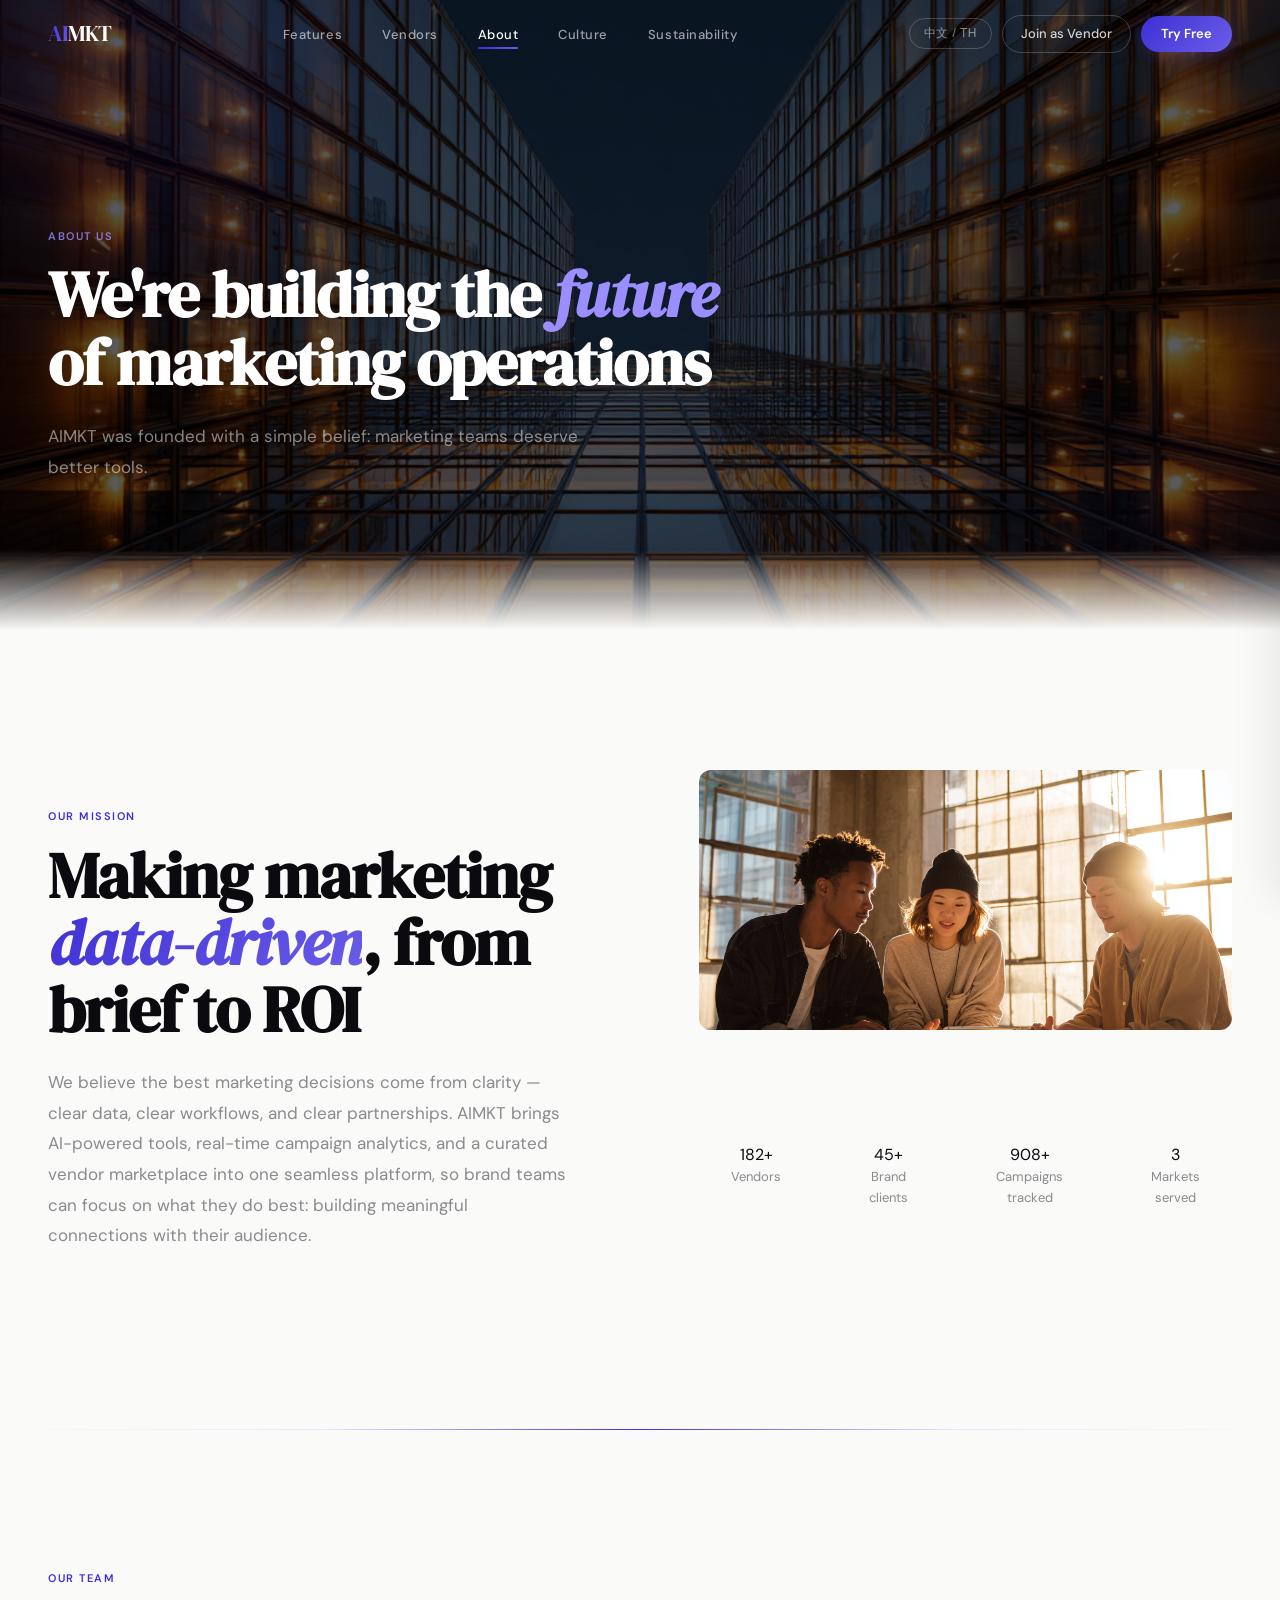
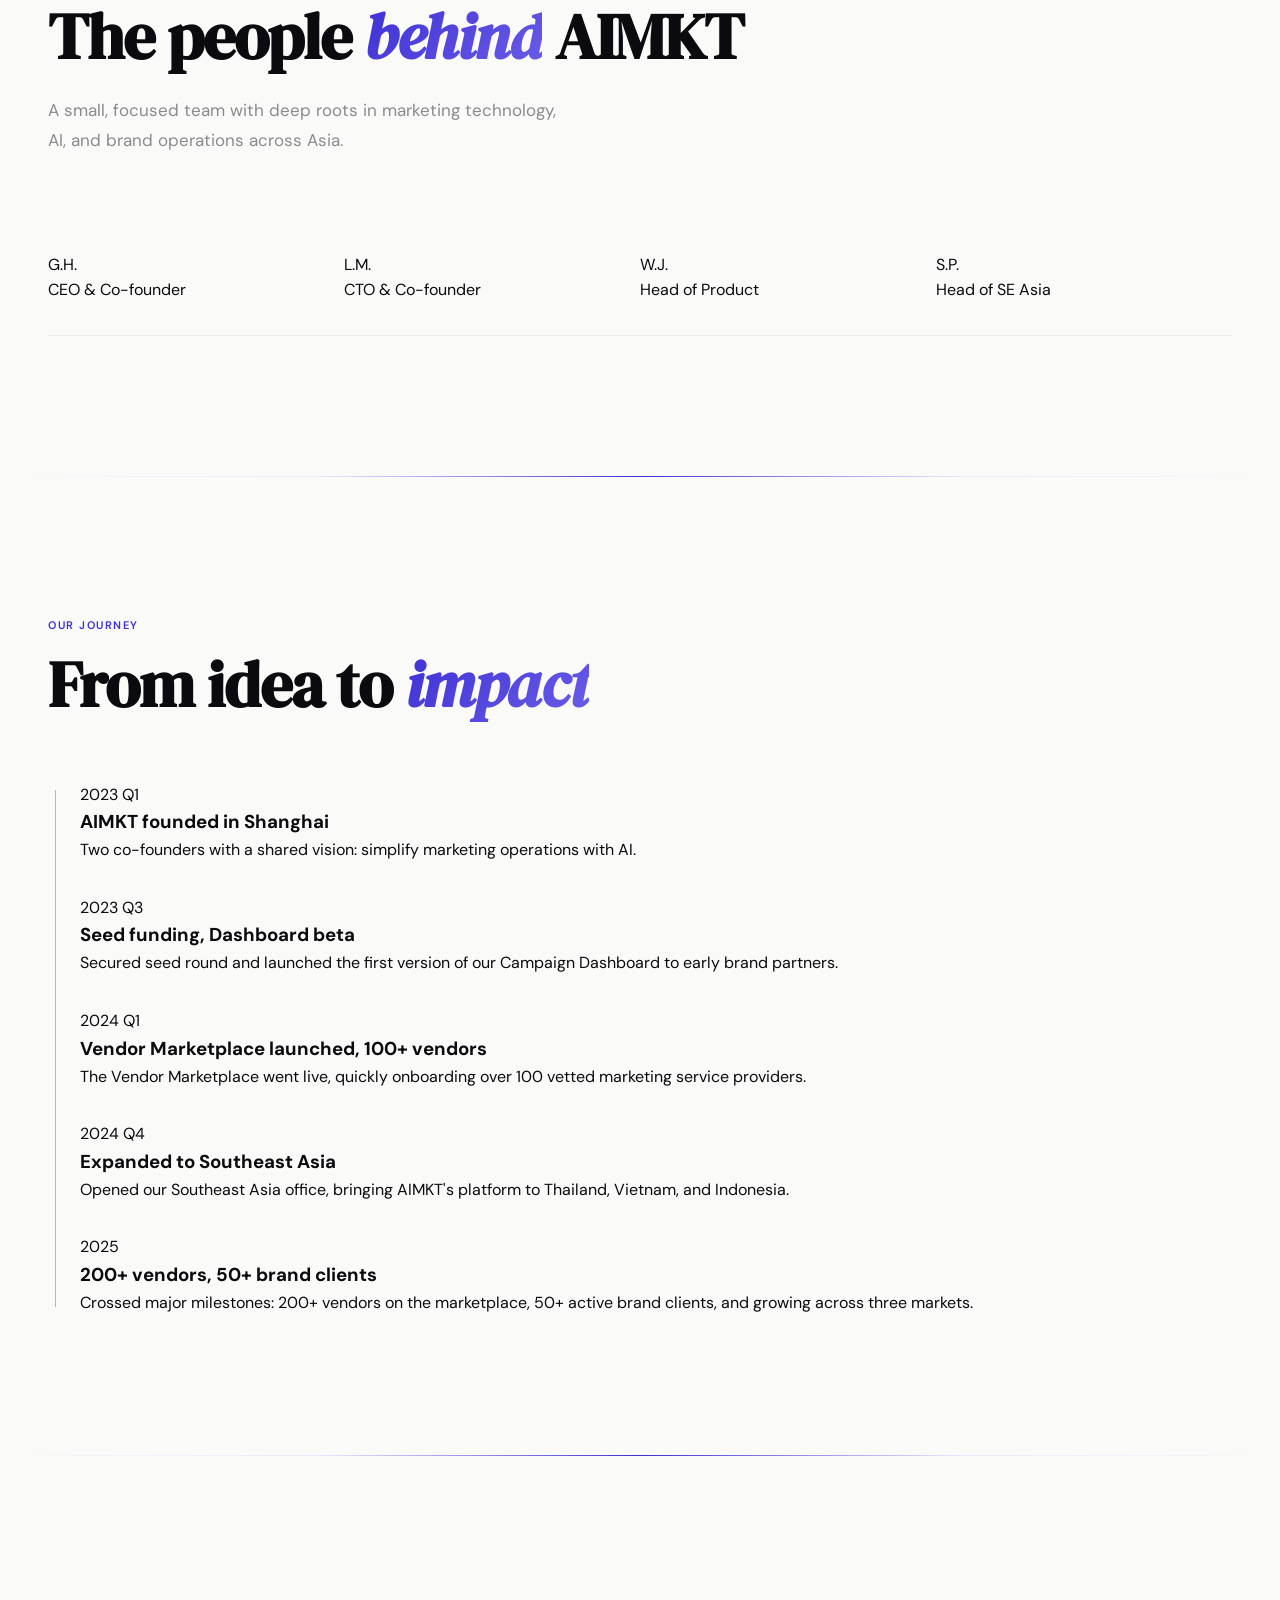
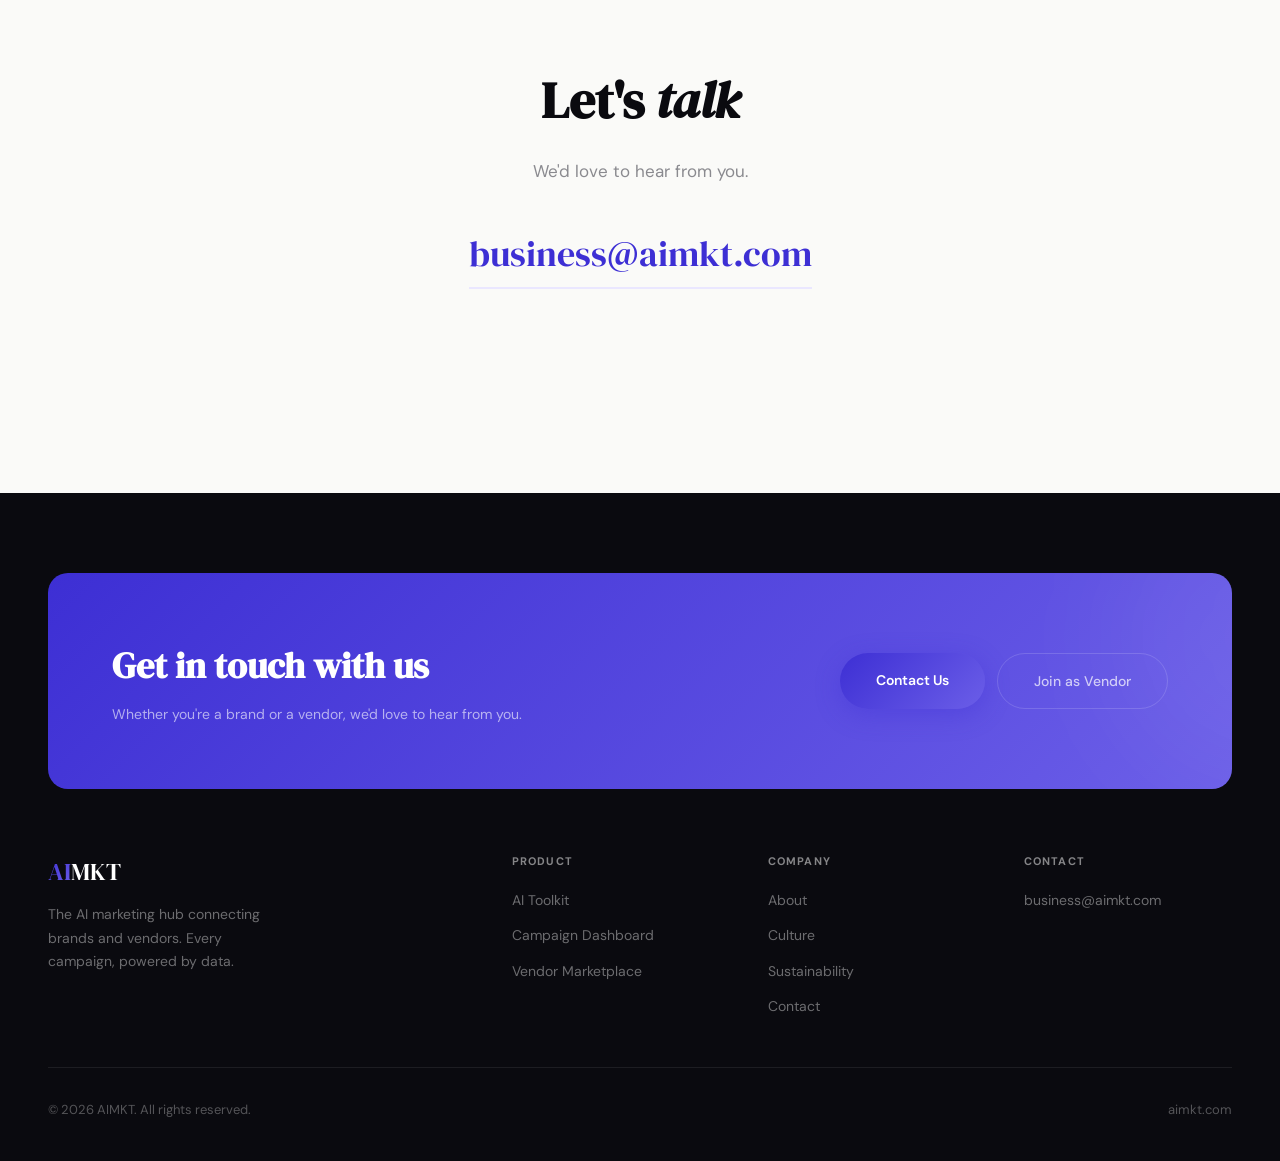
==== commit a79af673: "Add files via upload" ====
--- a/about.html
+++ b/about.html
@@ -24,6 +24,7 @@
 <body class="lang-en hero-dark" style="--nav-h:68px">
 
 <a href="#main-content" class="skip-link">Skip to content</a>
+<div class="scroll-progress"></div>
 
 <nav>
   <a href="index.html" class="logo"><em>AI</em>MKT</a>
@@ -53,10 +54,11 @@
 </div>
 
 <!-- PAGE HERO -->
-<div class="page-hero-wrap">
+<div class="page-hero-wrap" style="min-height:70vh">
+  <img src="images/about-hero.png" alt="" style="position:absolute;inset:0;width:100%;height:100%;object-fit:cover;filter:brightness(.35)" aria-hidden="true">
   <div class="orb orb-1" aria-hidden="true"></div>
   <div class="orb orb-2" aria-hidden="true"></div>
-  <div class="page-hero">
+  <div class="page-hero" style="min-height:70vh;display:flex;flex-direction:column;justify-content:center">
     <div class="eyebrow reveal"><span class="en">About Us</span><span class="zh">关于我们</span><span class="th">เกี่ยวกับเรา</span></div>
     <h1 class="reveal d1"><span class="en">We're building the <em>future</em><br>of marketing operations</span><span class="zh">我们正在构建<em>未来</em><br>的营销运营方式</span><span class="th">เรากำลังสร้าง<em>อนาคต</em><br>ของการดำเนินงานการตลาด</span></h1>
     <p class="reveal d2"><span class="en">AIMKT was founded with a simple belief: marketing teams deserve better tools.</span><span class="zh">AIMKT 的创立源于一个简单的信念：营销团队值得拥有更好的工具。</span><span class="th">AIMKT ก่อตั้งด้วยความเชื่อง่ายๆ: ทีมการตลาดสมควรได้รับเครื่องมือที่ดีกว่า</span></p>
@@ -72,6 +74,7 @@
       <p class="slead"><span class="en">We believe the best marketing decisions come from clarity — clear data, clear workflows, and clear partnerships. AIMKT brings AI-powered tools, real-time campaign analytics, and a curated vendor marketplace into one seamless platform, so brand teams can focus on what they do best: building meaningful connections with their audience.</span><span class="zh">我们相信最好的营销决策源于清晰——清晰的数据、清晰的流程、清晰的合作关系。AIMKT 将 AI 工具、实时活动分析和精选供应商市场整合到一个无缝平台，让品牌团队专注于他们最擅长的事：与消费者建立有意义的连接。</span><span class="th">เราเชื่อว่าการตัดสินใจด้านการตลาดที่ดีที่สุดมาจากความชัดเจน — ข้อมูลที่ชัดเจน เวิร์กโฟลว์ที่ชัดเจน และความร่วมมือที่ชัดเจน AIMKT นำเครื่องมือ AI การวิเคราะห์แคมเปญแบบเรียลไทม์ และตลาดผู้ขายคัดสรรมารวมในแพลตฟอร์มเดียว เพื่อให้ทีมแบรนด์มุ่งเน้นสิ่งที่ทำได้ดีที่สุด: สร้างการเชื่อมต่อที่มีความหมายกับกลุ่มเป้าหมาย</span></p>
     </div>
     <div class="editorial-right">
+      <img src="images/about-mission.png" alt="" style="width:100%;border-radius:var(--radius,12px);margin-bottom:1.5rem;object-fit:cover;max-height:260px">
       <div class="stat-row">
         <div class="stat-box reveal">
           <div class="stat-val" data-count="200" data-suffix="+" data-decimals="0">0+</div>
@@ -230,6 +233,7 @@
   </div>
 </footer>
 
+<div class="cursor-glow"></div>
 <button class="back-to-top" aria-label="Back to top">↑</button>
 
 <script src="js/main.js"></script>
--- a/css/style.css
+++ b/css/style.css
@@ -103,7 +103,7 @@
 .hero-trust{margin-top:3.5rem;font-size:11px;color:rgba(255,255,255,.25);letter-spacing:.08em;text-transform:uppercase}
 
 /* ===== MARQUEE ===== */
-.marquee-section{overflow:hidden;padding:1.5rem 0;border-top:1px solid var(--border);border-bottom:1px solid var(--border);background:var(--white)}
+.marquee-section{overflow:hidden;padding:1.5rem 0;border-top:1px solid var(--border);border-bottom:1px solid var(--border);background:var(--white);position:relative;z-index:1}
 .marquee-track{display:flex;animation:marqueeScroll 45s linear infinite}
 .marquee-content{display:flex;gap:0;flex-shrink:0;font-family:'DM Serif Display',serif;font-size:clamp(20px,2.8vw,32px);color:var(--ink-faint)}
 .marquee-content span{padding:0 2rem;opacity:.35}
@@ -111,7 +111,7 @@
 @keyframes marqueeScroll{0%{transform:translateX(0)}100%{transform:translateX(-50%)}}
 
 /* ===== SECTIONS ===== */
-section{max-width:1400px;margin:0 auto;padding:140px 3rem}
+section{max-width:1400px;margin:0 auto;padding:140px 3rem;position:relative;z-index:1;background:var(--surface)}
 .eyebrow{font-size:11px;font-weight:600;letter-spacing:.14em;text-transform:uppercase;color:var(--accent);margin-bottom:1rem}
 .sh2{font-family:'DM Serif Display',serif;font-size:clamp(36px,5vw,64px);line-height:1.05;letter-spacing:-1px;color:var(--ink);margin-bottom:1.5rem}
 .sh2 em{font-style:italic;background:var(--gradient-accent);-webkit-background-clip:text;-webkit-text-fill-color:transparent;background-clip:text}
@@ -272,7 +272,7 @@
 .page-hero p{font-size:17px;color:rgba(255,255,255,.5);line-height:1.8;max-width:580px}
 
 /* ===== DIVIDER ===== */
-.gradient-line{height:1px;max-width:1400px;margin:0 auto;background:linear-gradient(90deg,transparent,var(--accent-light),var(--accent),var(--accent-light),transparent);border:none}
+.gradient-line{height:1px;max-width:1400px;margin:0 auto;background:linear-gradient(90deg,transparent,var(--accent-light),var(--accent),var(--accent-light),transparent);border:none;position:relative;z-index:1}
 
 /* ===== FOOTER ===== */
 footer{background:var(--ink);padding:5rem 3rem 2.5rem;color:rgba(255,255,255,.5)}
@@ -344,3 +344,69 @@
   .team-list{grid-template-columns:1fr}
   .gallery{grid-template-columns:1fr}
 }
+
+/* ===== WPP-INSPIRED DYNAMIC VISUALS ===== */
+
+/* Scroll Progress */
+.scroll-progress{position:fixed;top:0;left:0;height:3px;background:linear-gradient(90deg,var(--accent),var(--accent-mid),var(--warm),var(--accent-mid),var(--accent));background-size:300% 100%;z-index:200;width:0;pointer-events:none;animation:progressGradient 4s linear infinite}
+@keyframes progressGradient{0%{background-position:0% 0}100%{background-position:300% 0}}
+
+/* Hero Canvas */
+#hero-canvas{position:absolute;inset:0;z-index:0;pointer-events:none;opacity:.5}
+
+/* Cursor Glow */
+.cursor-glow{position:fixed;width:400px;height:400px;border-radius:50%;background:radial-gradient(circle,rgba(61,47,212,.05),transparent 70%);pointer-events:none;z-index:9998;transform:translate(-50%,-50%);transition:opacity .4s;opacity:0}
+.cursor-glow.active{opacity:1}
+
+/* Geometric Accents */
+.geo{position:absolute;pointer-events:none;z-index:0}
+.geo-ring{width:clamp(100px,14vw,200px);height:clamp(100px,14vw,200px);border:1px solid rgba(61,47,212,.06);border-radius:50%}
+.geo-diamond{width:clamp(40px,5vw,70px);height:clamp(40px,5vw,70px);border:1px solid rgba(107,94,232,.07);transform:rotate(45deg)}
+.geo-cross{width:24px;height:24px;position:relative}
+.geo-cross::before,.geo-cross::after{content:'';position:absolute;background:rgba(61,47,212,.1)}
+.geo-cross::before{width:1px;height:100%;left:50%;transform:translateX(-50%)}
+.geo-cross::after{height:1px;width:100%;top:50%;transform:translateY(-50%)}
+.geo-dot{width:5px;height:5px;background:rgba(61,47,212,.12);border-radius:50%}
+.geo-ring.pulse-ring{animation:geoPulse 4s ease-in-out infinite}
+@keyframes geoPulse{0%,100%{transform:scale(1);opacity:.06}50%{transform:scale(1.06);opacity:.1}}
+
+/* Float animations */
+.float{animation:geoFloat 8s ease-in-out infinite}
+@keyframes geoFloat{0%,100%{transform:translateY(0)}50%{transform:translateY(-12px)}}
+.float-d1{animation-delay:-2s}.float-d2{animation-delay:-4s}.float-d3{animation-delay:-6s}
+
+/* Card 3D Tilt */
+.card-tilt{transition:transform .5s cubic-bezier(.25,.1,.25,1),box-shadow .5s cubic-bezier(.25,.1,.25,1);will-change:transform}
+
+/* Gradient Animated Text */
+.gradient-anim{background:linear-gradient(135deg,var(--accent),var(--accent-mid),var(--warm),var(--accent-mid),var(--accent));background-size:300% 300%;-webkit-background-clip:text;-webkit-text-fill-color:transparent;background-clip:text;animation:gShift 6s ease-in-out infinite}
+@keyframes gShift{0%,100%{background-position:0% 50%}50%{background-position:100% 50%}}
+
+/* Section Glow */
+.section-glow{position:relative}
+.section-glow::before{content:'';position:absolute;width:500px;height:500px;border-radius:50%;background:radial-gradient(circle,rgba(61,47,212,.03),transparent 70%);pointer-events:none;top:50%;left:50%;transform:translate(-50%,-50%)}
+
+/* Wave Divider */
+.wave-divider{width:100%;overflow:hidden;line-height:0;position:relative;z-index:1}
+.wave-divider svg{display:block;width:100%;height:50px}
+
+/* Image Reveal */
+.img-reveal{clip-path:inset(100% 0 0 0);transition:clip-path 1.2s cubic-bezier(.25,.1,.25,1)}
+.img-reveal.visible{clip-path:inset(0 0 0 0)}
+
+/* Enhanced hero orb glow */
+.hero-bg .orb{animation:orbFloat 14s ease-in-out infinite, orbGlow 6s ease-in-out infinite}
+@keyframes orbGlow{0%,100%{filter:blur(120px)}50%{filter:blur(100px)}}
+
+/* Page hero enhanced */
+.page-hero-wrap .orb{animation:orbFloat 14s ease-in-out infinite, orbGlow 6s ease-in-out infinite}
+
+/* Responsive hide cursor glow on mobile */
+@media(max-width:860px){
+  .cursor-glow{display:none}
+  .geo{display:none}
+  .wave-divider svg{height:30px}
+}
+@media(max-width:480px){
+  .wave-divider svg{height:20px}
+}
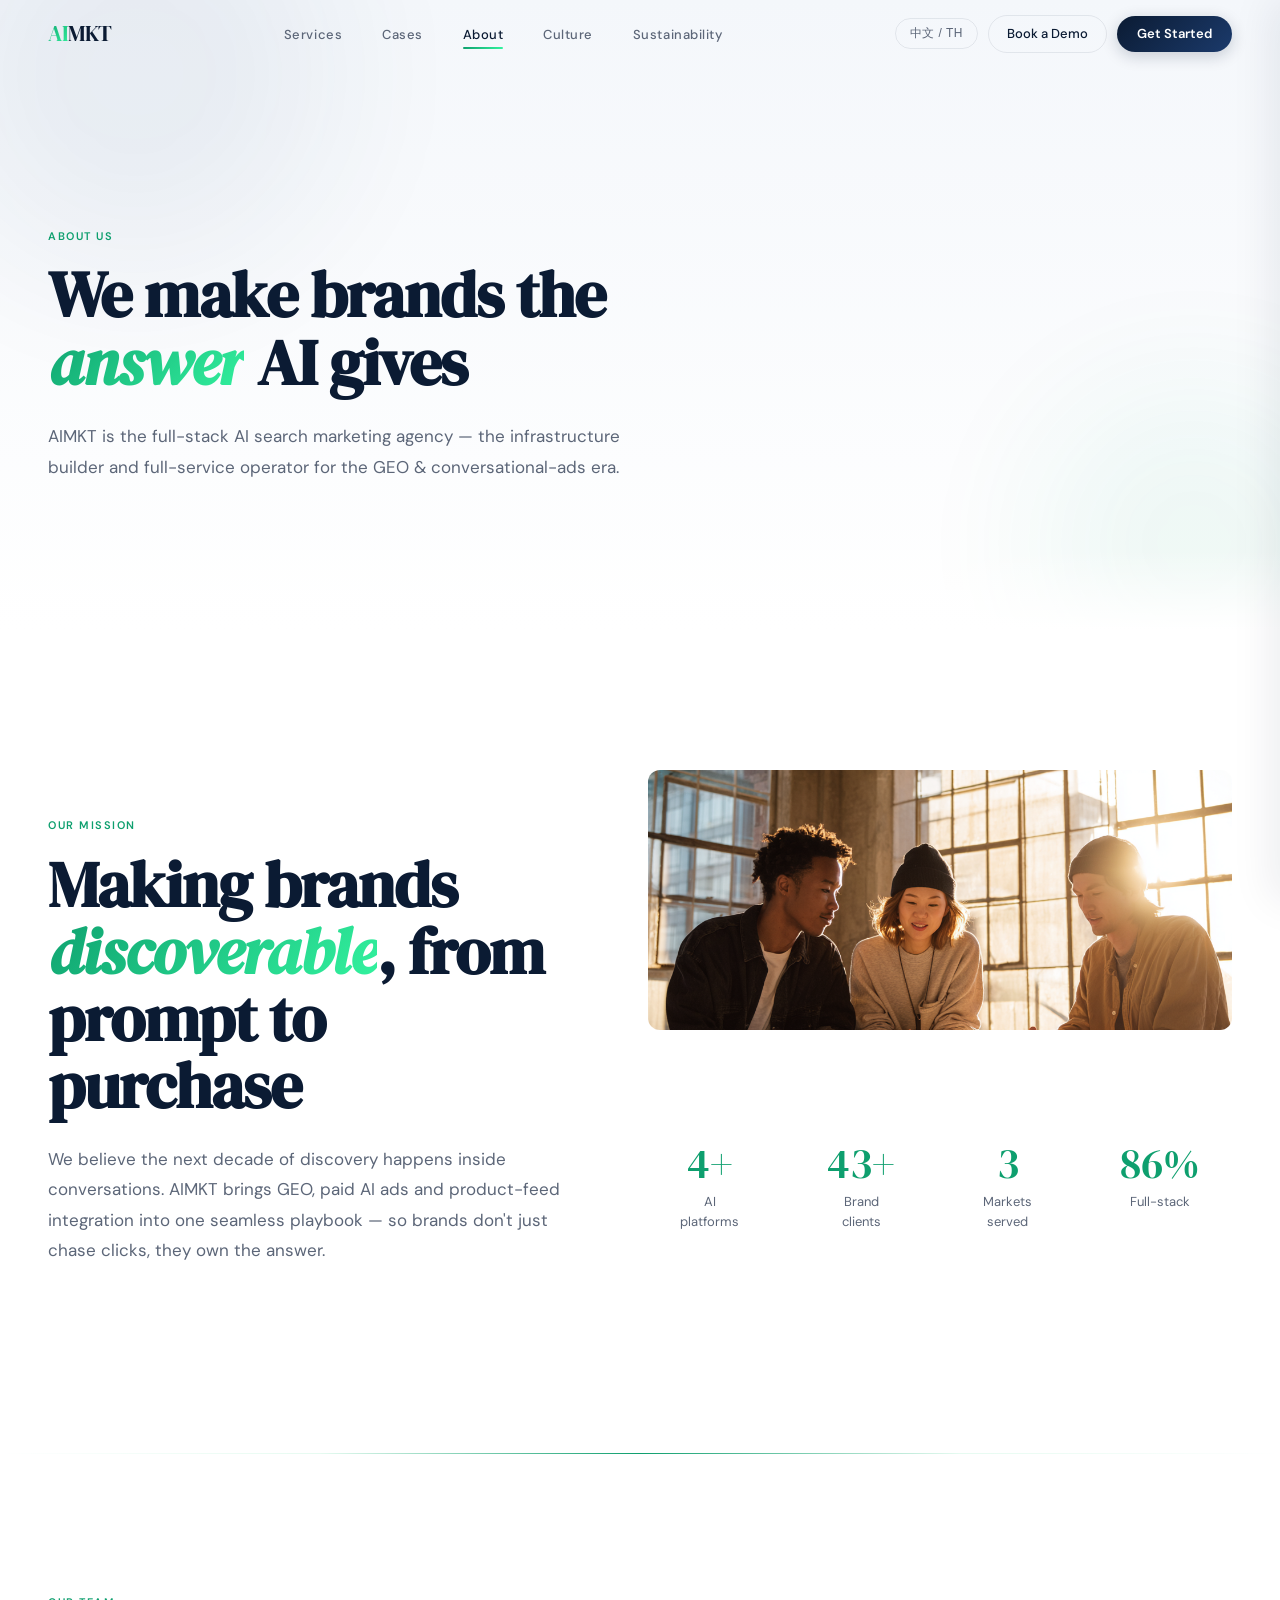
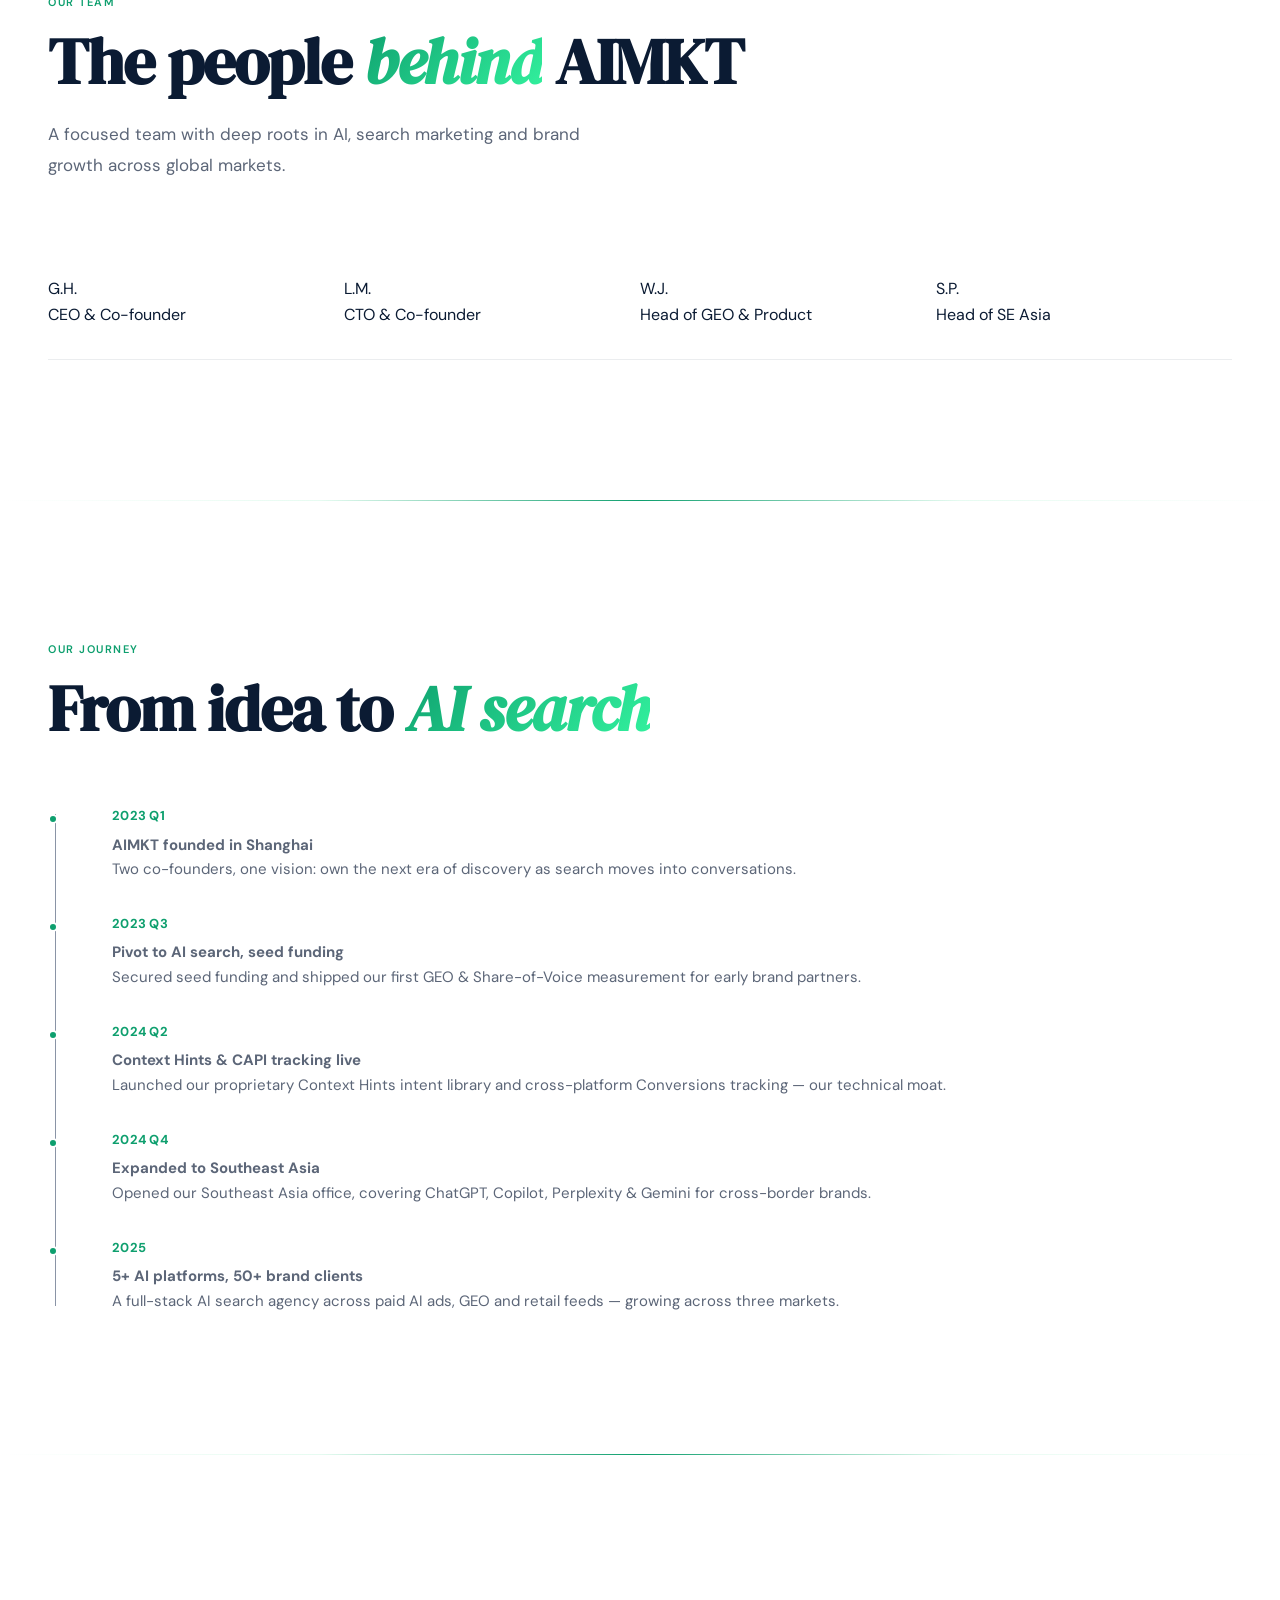
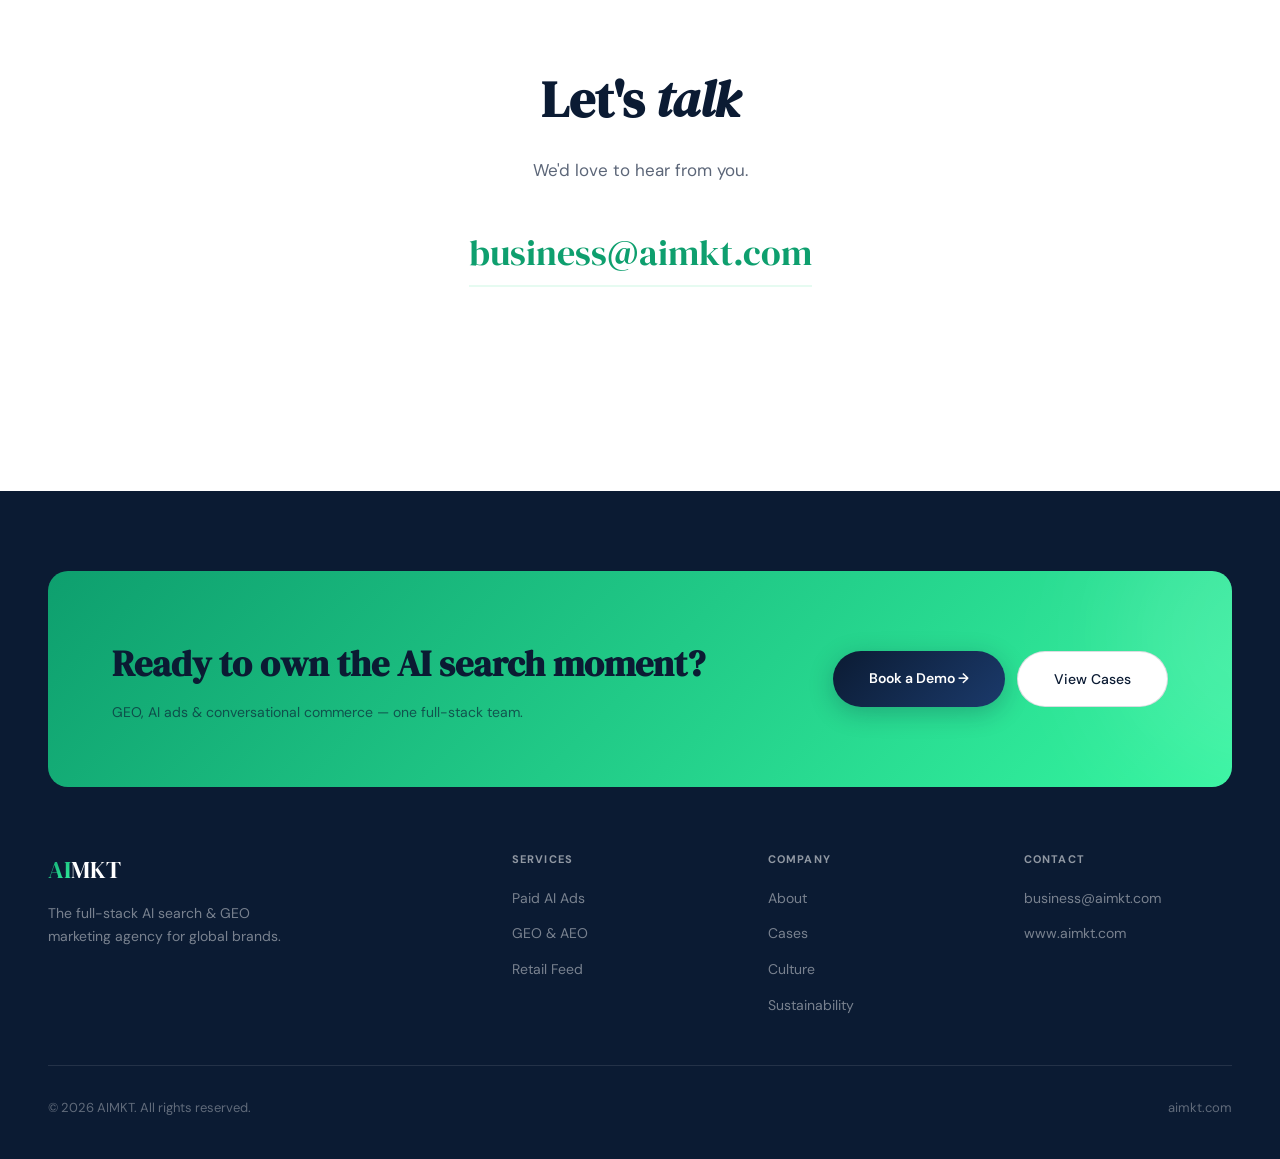
==== commit b23d16bb: "Add files via upload" ====
--- a/about.html
+++ b/about.html
@@ -3,25 +3,25 @@
 <head>
 <meta charset="UTF-8">
 <meta name="viewport" content="width=device-width, initial-scale=1.0">
-<title>AIMKT — About Us · AI Marketing Hub</title>
-<meta name="description" content="AIMKT is the AI-powered marketing hub connecting brand teams with the tools, data, and vendors they need to run better campaigns.">
-<meta name="keywords" content="AI marketing, about AIMKT, marketing hub, vendor marketplace, campaign management">
+<title>AIMKT — About · The Full-Stack AI Search Agency</title>
+<meta name="description" content="AIMKT is the full-stack AI search marketing agency. We build the infrastructure that makes brands the answer AI engines recommend.">
+<meta name="keywords" content="AI search agency, GEO, about AIMKT, generative engine optimization, conversational ads">
 <link rel="canonical" href="https://aimkt.com/about.html">
 <meta property="og:type" content="website">
-<meta property="og:title" content="AIMKT — About Us · AI Marketing Hub">
-<meta property="og:description" content="AIMKT is the AI-powered marketing hub connecting brand teams with tools, data, and vendors. Learn about our mission and team.">
+<meta property="og:title" content="AIMKT — About · The Full-Stack AI Search Agency">
+<meta property="og:description" content="AIMKT builds the infrastructure that makes brands the answer AI engines recommend.">
 <meta property="og:url" content="https://aimkt.com/about.html">
 <meta property="og:site_name" content="AIMKT">
 <meta name="twitter:card" content="summary_large_image">
-<meta name="twitter:title" content="AIMKT — About Us">
-<meta name="twitter:description" content="Learn about AIMKT, the AI-powered marketing hub for brands and vendors.">
+<meta name="twitter:title" content="AIMKT — About">
+<meta name="twitter:description" content="The full-stack AI search & GEO marketing agency.">
 <link rel="icon" type="image/svg+xml" href="data:image/svg+xml,<svg xmlns='http://www.w3.org/2000/svg' viewBox='0 0 100 100'><text y='.9em' font-size='90'>⚡</text></svg>">
 <link rel="preconnect" href="https://fonts.googleapis.com">
 <link rel="preconnect" href="https://fonts.gstatic.com" crossorigin>
 <link href="https://fonts.googleapis.com/css2?family=DM+Serif+Display:ital@0;1&family=DM+Sans:opsz,wght@9..40,300;9..40,400;9..40,500;9..40,600&display=swap" rel="stylesheet">
 <link rel="stylesheet" href="css/style.css">
 </head>
-<body class="lang-en hero-dark" style="--nav-h:68px">
+<body class="lang-en" style="--nav-h:68px">
 
 <a href="#main-content" class="skip-link">Skip to content</a>
 <div class="scroll-progress"></div>
@@ -29,16 +29,16 @@
 <nav>
   <a href="index.html" class="logo"><em>AI</em>MKT</a>
   <ul class="nav-links">
-    <li><a href="features.html"><span class="en">Features</span><span class="zh">AI 工具</span><span class="th">ฟีเจอร์</span></a></li>
-    <li><a href="vendors.html"><span class="en">Vendors</span><span class="zh">供应商市场</span><span class="th">ผู้ขาย</span></a></li>
+    <li><a href="features.html"><span class="en">Services</span><span class="zh">服务</span><span class="th">บริการ</span></a></li>
+    <li><a href="vendors.html"><span class="en">Cases</span><span class="zh">标杆案例</span><span class="th">เคส</span></a></li>
     <li><a href="about.html" class="active"><span class="en">About</span><span class="zh">关于我们</span><span class="th">เกี่ยวกับเรา</span></a></li>
     <li><a href="culture.html"><span class="en">Culture</span><span class="zh">企业文化</span><span class="th">วัฒนธรรม</span></a></li>
     <li><a href="sustainability.html"><span class="en">Sustainability</span><span class="zh">可持续发展</span><span class="th">ความยั่งยืน</span></a></li>
   </ul>
   <div class="nav-right">
     <button class="lang-btn" aria-label="Switch language">中文 / TH</button>
-    <a href="vendors.html" class="btn-ghost"><span class="en">Join as Vendor</span><span class="zh">供应商入驻</span><span class="th">เข้าร่วมเป็นผู้ขาย</span></a>
-    <a href="#" class="btn-primary"><span class="en">Try Free</span><span class="zh">品牌免费试用</span><span class="th">ทดลองใช้ฟรี</span></a>
+    <a href="mailto:business@aimkt.com" class="btn-ghost"><span class="en">Book a Demo</span><span class="zh">预约咨询</span><span class="th">นัดปรึกษา</span></a>
+    <a href="mailto:business@aimkt.com" class="btn-primary"><span class="en">Get Started</span><span class="zh">开始合作</span><span class="th">เริ่มต้น</span></a>
   </div>
   <button class="hamburger" aria-label="Menu" aria-expanded="false"><span></span><span></span><span></span></button>
 </nav>
@@ -46,8 +46,8 @@
 <div class="mobile-overlay"></div>
 <div class="mobile-menu">
   <a href="index.html"><span class="en">Home</span><span class="zh">首页</span><span class="th">หน้าแรก</span></a>
-  <a href="features.html"><span class="en">Features</span><span class="zh">AI 工具</span><span class="th">ฟีเจอร์</span></a>
-  <a href="vendors.html"><span class="en">Vendors</span><span class="zh">供应商市场</span><span class="th">ผู้ขาย</span></a>
+  <a href="features.html"><span class="en">Services</span><span class="zh">服务</span><span class="th">บริการ</span></a>
+  <a href="vendors.html"><span class="en">Cases</span><span class="zh">标杆案例</span><span class="th">เคส</span></a>
   <a href="about.html"><span class="en">About</span><span class="zh">关于我们</span><span class="th">เกี่ยวกับเรา</span></a>
   <a href="culture.html"><span class="en">Culture</span><span class="zh">企业文化</span><span class="th">วัฒนธรรม</span></a>
   <a href="sustainability.html"><span class="en">Sustainability</span><span class="zh">可持续发展</span><span class="th">ความยั่งยืน</span></a>
@@ -55,13 +55,12 @@
 
 <!-- PAGE HERO -->
 <div class="page-hero-wrap" style="min-height:70vh">
-  <img src="images/about-hero.png" alt="" style="position:absolute;inset:0;width:100%;height:100%;object-fit:cover;filter:brightness(.35)" aria-hidden="true">
   <div class="orb orb-1" aria-hidden="true"></div>
   <div class="orb orb-2" aria-hidden="true"></div>
   <div class="page-hero" style="min-height:70vh;display:flex;flex-direction:column;justify-content:center">
     <div class="eyebrow reveal"><span class="en">About Us</span><span class="zh">关于我们</span><span class="th">เกี่ยวกับเรา</span></div>
-    <h1 class="reveal d1"><span class="en">We're building the <em>future</em><br>of marketing operations</span><span class="zh">我们正在构建<em>未来</em><br>的营销运营方式</span><span class="th">เรากำลังสร้าง<em>อนาคต</em><br>ของการดำเนินงานการตลาด</span></h1>
-    <p class="reveal d2"><span class="en">AIMKT was founded with a simple belief: marketing teams deserve better tools.</span><span class="zh">AIMKT 的创立源于一个简单的信念：营销团队值得拥有更好的工具。</span><span class="th">AIMKT ก่อตั้งด้วยความเชื่อง่ายๆ: ทีมการตลาดสมควรได้รับเครื่องมือที่ดีกว่า</span></p>
+    <h1 class="reveal d1"><span class="en">We make brands the<br><em>answer</em> AI gives</span><span class="zh">我们让品牌成为<br>AI 给出的<em>答案</em></span><span class="th">เราทำให้แบรนด์เป็น<em><br>คำตอบ</em>ที่ AI ให้</span></h1>
+    <p class="reveal d2"><span class="en">AIMKT is the full-stack AI search marketing agency — the infrastructure builder and full-service operator for the GEO &amp; conversational-ads era.</span><span class="zh">AIMKT 是全栈 AI 搜索营销代理商——AI 搜索时代的基础设施搭建者与全局服务商。</span><span class="th">AIMKT คือผู้เชี่ยวชาญด้าน AI Search แบบครบวงจร ผู้สร้างโครงสร้างพื้นฐานและผู้ให้บริการครบวงจรในยุค GEO</span></p>
   </div>
 </div>
 
@@ -70,27 +69,27 @@
   <div class="editorial reveal">
     <div class="editorial-left">
       <div class="eyebrow"><span class="en">Our Mission</span><span class="zh">我们的使命</span><span class="th">พันธกิจของเรา</span></div>
-      <h2 class="sh2"><span class="en">Making marketing <em>data-driven</em>, from brief to ROI</span><span class="zh">让营销<em>数据驱动</em>，从 Brief 到 ROI</span><span class="th">ทำให้การตลาด<em>ขับเคลื่อนด้วยข้อมูล</em> ตั้งแต่ Brief จนถึง ROI</span></h2>
-      <p class="slead"><span class="en">We believe the best marketing decisions come from clarity — clear data, clear workflows, and clear partnerships. AIMKT brings AI-powered tools, real-time campaign analytics, and a curated vendor marketplace into one seamless platform, so brand teams can focus on what they do best: building meaningful connections with their audience.</span><span class="zh">我们相信最好的营销决策源于清晰——清晰的数据、清晰的流程、清晰的合作关系。AIMKT 将 AI 工具、实时活动分析和精选供应商市场整合到一个无缝平台，让品牌团队专注于他们最擅长的事：与消费者建立有意义的连接。</span><span class="th">เราเชื่อว่าการตัดสินใจด้านการตลาดที่ดีที่สุดมาจากความชัดเจน — ข้อมูลที่ชัดเจน เวิร์กโฟลว์ที่ชัดเจน และความร่วมมือที่ชัดเจน AIMKT นำเครื่องมือ AI การวิเคราะห์แคมเปญแบบเรียลไทม์ และตลาดผู้ขายคัดสรรมารวมในแพลตฟอร์มเดียว เพื่อให้ทีมแบรนด์มุ่งเน้นสิ่งที่ทำได้ดีที่สุด: สร้างการเชื่อมต่อที่มีความหมายกับกลุ่มเป้าหมาย</span></p>
+      <h2 class="sh2"><span class="en">Making brands <em>discoverable</em>, from prompt to purchase</span><span class="zh">让品牌<em>被发现</em>，从提问到购买</span><span class="th">ทำให้แบรนด์<em>ถูกค้นพบ</em> ตั้งแต่ Prompt สู่การซื้อ</span></h2>
+      <p class="slead"><span class="en">We believe the next decade of discovery happens inside conversations. AIMKT brings GEO, paid AI ads and product-feed integration into one seamless playbook — so brands don't just chase clicks, they own the answer.</span><span class="zh">我们相信下一个十年的「被发现」发生在对话里。AIMKT 把 GEO、付费 AI 投放与商品 Feed 接入整合成一套无缝打法——品牌不再只追点击，而是占领答案。</span><span class="th">เราเชื่อว่าทศวรรษหน้าของการถูกค้นพบเกิดในการสนทนา AIMKT รวม GEO โฆษณา AI และ Product Feed เป็นแผนเดียว</span></p>
     </div>
     <div class="editorial-right">
       <img src="images/about-mission.png" alt="" style="width:100%;border-radius:var(--radius,12px);margin-bottom:1.5rem;object-fit:cover;max-height:260px">
       <div class="stat-row">
         <div class="stat-box reveal">
-          <div class="stat-val" data-count="200" data-suffix="+" data-decimals="0">0+</div>
-          <div class="stat-label"><span class="en">Vendors</span><span class="zh">供应商</span><span class="th">ผู้ขาย</span></div>
+          <div class="stat-num" data-count="5" data-suffix="+" data-decimals="0">0+</div>
+          <div class="stat-label"><span class="en">AI platforms</span><span class="zh">AI 平台</span><span class="th">แพลตฟอร์ม AI</span></div>
         </div>
         <div class="stat-box reveal d1">
-          <div class="stat-val" data-count="50" data-suffix="+" data-decimals="0">0+</div>
+          <div class="stat-num" data-count="50" data-suffix="+" data-decimals="0">0+</div>
           <div class="stat-label"><span class="en">Brand clients</span><span class="zh">品牌客户</span><span class="th">ลูกค้าแบรนด์</span></div>
         </div>
         <div class="stat-box reveal d2">
-          <div class="stat-val" data-count="1000" data-suffix="+" data-decimals="0">0+</div>
-          <div class="stat-label"><span class="en">Campaigns tracked</span><span class="zh">活动追踪</span><span class="th">แคมเปญที่ติดตาม</span></div>
+          <div class="stat-num" data-count="3" data-suffix="" data-decimals="0">0</div>
+          <div class="stat-label"><span class="en">Markets served</span><span class="zh">服务市场</span><span class="th">ตลาดที่ให้บริการ</span></div>
         </div>
         <div class="stat-box reveal d3">
-          <div class="stat-val" data-count="3" data-suffix="" data-decimals="0">0</div>
-          <div class="stat-label"><span class="en">Markets served</span><span class="zh">服务市场</span><span class="th">ตลาดที่ให้บริการ</span></div>
+          <div class="stat-num" data-count="100" data-suffix="%" data-decimals="0">0%</div>
+          <div class="stat-label"><span class="en">Full-stack</span><span class="zh">全栈服务</span><span class="th">ครบวงจร</span></div>
         </div>
       </div>
     </div>
@@ -104,20 +103,20 @@
   <div class="shead reveal">
     <div class="eyebrow"><span class="en">Our Team</span><span class="zh">团队</span><span class="th">ทีมของเรา</span></div>
     <h2 class="sh2"><span class="en">The people <em>behind</em> AIMKT</span><span class="zh">AIMKT <em>背后</em>的人</span><span class="th">บุคคล<em>เบื้องหลัง</em> AIMKT</span></h2>
-    <p class="slead"><span class="en">A small, focused team with deep roots in marketing technology, AI, and brand operations across Asia.</span><span class="zh">一支精干的团队，深耕亚洲营销科技、AI 和品牌运营多年。</span><span class="th">ทีมเล็กๆ ที่มุ่งมั่น มีประสบการณ์ลึกซึ้งด้านเทคโนโลยีการตลาด AI และการดำเนินงานแบรนด์ทั่วเอเชีย</span></p>
+    <p class="slead"><span class="en">A focused team with deep roots in AI, search marketing and brand growth across global markets.</span><span class="zh">一支精干的团队，深耕 AI、搜索营销与品牌增长，服务全球市场。</span><span class="th">ทีมที่มุ่งมั่น มีประสบการณ์ลึกด้าน AI การตลาดการค้นหา และการเติบโตของแบรนด์ในตลาดระดับโลก</span></p>
   </div>
   <div class="team-list">
     <div class="team-member reveal">
       <div class="member-name">G.H.</div>
-      <div class="member-role"><span class="en">CEO & Co-founder</span><span class="zh">CEO & 联合创始人</span><span class="th">CEO & ผู้ร่วมก่อตั้ง</span></div>
+      <div class="member-role"><span class="en">CEO &amp; Co-founder</span><span class="zh">CEO &amp; 联合创始人</span><span class="th">CEO &amp; ผู้ร่วมก่อตั้ง</span></div>
     </div>
     <div class="team-member reveal d1">
       <div class="member-name">L.M.</div>
-      <div class="member-role"><span class="en">CTO & Co-founder</span><span class="zh">CTO & 联合创始人</span><span class="th">CTO & ผู้ร่วมก่อตั้ง</span></div>
+      <div class="member-role"><span class="en">CTO &amp; Co-founder</span><span class="zh">CTO &amp; 联合创始人</span><span class="th">CTO &amp; ผู้ร่วมก่อตั้ง</span></div>
     </div>
     <div class="team-member reveal d2">
       <div class="member-name">W.J.</div>
-      <div class="member-role"><span class="en">Head of Product</span><span class="zh">产品负责人</span><span class="th">หัวหน้าผลิตภัณฑ์</span></div>
+      <div class="member-role"><span class="en">Head of GEO &amp; Product</span><span class="zh">GEO 与产品负责人</span><span class="th">หัวหน้า GEO &amp; Product</span></div>
     </div>
     <div class="team-member reveal d3">
       <div class="member-name">S.P.</div>
@@ -132,43 +131,28 @@
 <section>
   <div class="shead reveal">
     <div class="eyebrow"><span class="en">Our Journey</span><span class="zh">发展历程</span><span class="th">เส้นทางของเรา</span></div>
-    <h2 class="sh2"><span class="en">From idea to <em>impact</em></span><span class="zh">从想法到<em>影响</em></span><span class="th">จากไอเดียสู่<em>ผลกระทบ</em></span></h2>
+    <h2 class="sh2"><span class="en">From idea to <em>AI search</em></span><span class="zh">从想法到<em>AI 搜索</em></span><span class="th">จากไอเดียสู่<em>AI Search</em></span></h2>
   </div>
   <div class="timeline">
-    <div class="timeline-item reveal">
-      <div class="timeline-year">2023 Q1</div>
-      <div class="timeline-content">
-        <h3><span class="en">AIMKT founded in Shanghai</span><span class="zh">AIMKT 在上海成立</span><span class="th">AIMKT ก่อตั้งในเซี่ยงไฮ้</span></h3>
-        <p><span class="en">Two co-founders with a shared vision: simplify marketing operations with AI.</span><span class="zh">两位联合创始人带着共同的愿景：用 AI 简化营销运营。</span><span class="th">ผู้ร่วมก่อตั้งสองคนที่มีวิสัยทัศน์ร่วมกัน: ทำให้การดำเนินงานการตลาดง่ายขึ้นด้วย AI</span></p>
-      </div>
-    </div>
-    <div class="timeline-item reveal d1">
-      <div class="timeline-year">2023 Q3</div>
-      <div class="timeline-content">
-        <h3><span class="en">Seed funding, Dashboard beta</span><span class="zh">种子轮融资，Dashboard 内测上线</span><span class="th">ระดมทุน Seed, เปิดตัว Dashboard เบต้า</span></h3>
-        <p><span class="en">Secured seed round and launched the first version of our Campaign Dashboard to early brand partners.</span><span class="zh">完成种子轮融资，向早期品牌合作伙伴上线首版 Campaign Dashboard。</span><span class="th">ได้รับทุนรอบ Seed และเปิดตัว Campaign Dashboard เวอร์ชันแรกให้พันธมิตรแบรนด์ยุคแรก</span></p>
-      </div>
-    </div>
-    <div class="timeline-item reveal d2">
-      <div class="timeline-year">2024 Q1</div>
-      <div class="timeline-content">
-        <h3><span class="en">Vendor Marketplace launched, 100+ vendors</span><span class="zh">供应商市场上线，100+ 供应商入驻</span><span class="th">เปิดตัวตลาดผู้ขาย, ผู้ขาย 100+</span></h3>
-        <p><span class="en">The Vendor Marketplace went live, quickly onboarding over 100 vetted marketing service providers.</span><span class="zh">供应商市场正式上线，迅速引入 100+ 经过筛选的营销服务商。</span><span class="th">ตลาดผู้ขายเปิดตัวอย่างเป็นทางการ รับผู้ขายที่ผ่านการคัดเลือกมากกว่า 100 รายเข้ามาอย่างรวดเร็ว</span></p>
-      </div>
-    </div>
-    <div class="timeline-item reveal d3">
-      <div class="timeline-year">2024 Q4</div>
-      <div class="timeline-content">
-        <h3><span class="en">Expanded to Southeast Asia</span><span class="zh">拓展至东南亚市场</span><span class="th">ขยายไปยังเอเชียตะวันออกเฉียงใต้</span></h3>
-        <p><span class="en">Opened our Southeast Asia office, bringing AIMKT's platform to Thailand, Vietnam, and Indonesia.</span><span class="zh">开设东南亚办公室，将 AIMKT 平台带至泰国、越南和印度尼西亚。</span><span class="th">เปิดสำนักงานเอเชียตะวันออกเฉียงใต้ นำแพลตฟอร์ม AIMKT สู่ประเทศไทย เวียดนาม และอินโดนีเซีย</span></p>
-      </div>
-    </div>
-    <div class="timeline-item reveal d4">
-      <div class="timeline-year">2025</div>
-      <div class="timeline-content">
-        <h3><span class="en">200+ vendors, 50+ brand clients</span><span class="zh">200+ 供应商，50+ 品牌客户</span><span class="th">ผู้ขาย 200+ ลูกค้าแบรนด์ 50+</span></h3>
-        <p><span class="en">Crossed major milestones: 200+ vendors on the marketplace, 50+ active brand clients, and growing across three markets.</span><span class="zh">跨越重要里程碑：供应商市场突破 200+，活跃品牌客户 50+，三大市场持续增长。</span><span class="th">ผ่านเป้าหมายสำคัญ: ผู้ขาย 200+ บนตลาด ลูกค้าแบรนด์ที่ใช้งานอยู่ 50+ และเติบโตในสามตลาด</span></p>
-      </div>
+    <div class="tl-item reveal">
+      <div class="tl-year">2023 Q1</div>
+      <div class="tl-text"><strong><span class="en">AIMKT founded in Shanghai</span><span class="zh">AIMKT 在上海成立</span><span class="th">AIMKT ก่อตั้งในเซี่ยงไฮ้</span></strong><br><span class="en">Two co-founders, one vision: own the next era of discovery as search moves into conversations.</span><span class="zh">两位联合创始人，一个愿景：当搜索迁入对话，占领下一个「被发现」的时代。</span></div>
+    </div>
+    <div class="tl-item reveal d1">
+      <div class="tl-year">2023 Q3</div>
+      <div class="tl-text"><strong><span class="en">Pivot to AI search, seed funding</span><span class="zh">转向 AI 搜索，完成种子轮</span><span class="th">หันสู่ AI Search ระดมทุน Seed</span></strong><br><span class="en">Secured seed funding and shipped our first GEO &amp; Share-of-Voice measurement for early brand partners.</span><span class="zh">完成种子轮融资，向早期品牌客户上线首版 GEO 与 AI 声量监测。</span></div>
+    </div>
+    <div class="tl-item reveal d2">
+      <div class="tl-year">2024 Q2</div>
+      <div class="tl-text"><strong><span class="en">Context Hints &amp; CAPI tracking live</span><span class="zh">Context Hints 与 CAPI 追踪上线</span><span class="th">เปิดตัว Context Hints &amp; CAPI</span></strong><br><span class="en">Launched our proprietary Context Hints intent library and cross-platform Conversions tracking — our technical moat.</span><span class="zh">上线自研 Context Hints 上下文意图库与跨平台 Conversions 追踪——我们的技术护城河。</span></div>
+    </div>
+    <div class="tl-item reveal d3">
+      <div class="tl-year">2024 Q4</div>
+      <div class="tl-text"><strong><span class="en">Expanded to Southeast Asia</span><span class="zh">拓展至东南亚市场</span><span class="th">ขยายไปยังเอเชียตะวันออกเฉียงใต้</span></strong><br><span class="en">Opened our Southeast Asia office, covering ChatGPT, Copilot, Perplexity &amp; Gemini for cross-border brands.</span><span class="zh">开设东南亚办公室，为跨境品牌覆盖 ChatGPT、Copilot、Perplexity、Gemini。</span></div>
+    </div>
+    <div class="tl-item reveal d4">
+      <div class="tl-year">2025</div>
+      <div class="tl-text"><strong><span class="en">5+ AI platforms, 50+ brand clients</span><span class="zh">5+ AI 平台，50+ 品牌客户</span><span class="th">5+ แพลตฟอร์ม AI, 50+ ลูกค้าแบรนด์</span></strong><br><span class="en">A full-stack AI search agency across paid AI ads, GEO and retail feeds — growing across three markets.</span><span class="zh">成为覆盖付费 AI 投放、GEO、商品 Feed 的全栈 AI 搜索代理商，三大市场持续增长。</span></div>
     </div>
   </div>
 </section>
@@ -189,40 +173,43 @@
   <div class="fi">
     <div class="fcta reveal">
       <div class="footer-cta-text">
-        <h3><span class="en">Get in touch with us</span><span class="zh">与我们取得联系</span><span class="th">ติดต่อเรา</span></h3>
-        <p><span class="en">Whether you're a brand or a vendor, we'd love to hear from you.</span><span class="zh">无论你是品牌还是供应商，期待与你对话。</span><span class="th">ไม่ว่าคุณจะเป็นแบรนด์หรือผู้ขาย เรายินดีที่จะได้ยินจากคุณ</span></p>
+        <h3><span class="en">Ready to own the AI search moment?</span><span class="zh">准备好占领 AI 搜索的下一个入口了吗？</span><span class="th">พร้อมครองช่วงเวลาการค้นหา AI หรือยัง?</span></h3>
+        <p><span class="en">GEO, AI ads &amp; conversational commerce — one full-stack team.</span><span class="zh">GEO、AI 投放与对话式电商，一个全栈团队搞定。</span><span class="th">GEO, โฆษณา AI และพาณิชย์แบบสนทนา — ทีมเดียวครบจบ</span></p>
       </div>
       <div class="fcta-btns">
-        <a href="mailto:business@aimkt.com" class="btn-primary btn-lg"><span class="en">Contact Us</span><span class="zh">联系我们</span><span class="th">ติดต่อเรา</span></a>
-        <a href="vendors.html" class="btn-lg-out"><span class="en">Join as Vendor</span><span class="zh">供应商入驻</span><span class="th">เข้าร่วมเป็นผู้ขาย</span></a>
+        <a href="mailto:business@aimkt.com" class="btn-primary btn-lg"><span class="en">Book a Demo →</span><span class="zh">预约咨询 →</span><span class="th">นัดปรึกษา →</span></a>
+        <a href="vendors.html" class="btn-lg-out" style="background:#fff;color:#0B1B33;border-color:rgba(11,27,51,.15)"><span class="en">View Cases</span><span class="zh">查看案例</span><span class="th">ดูเคส</span></a>
       </div>
     </div>
     <div class="ftop">
       <div>
         <div class="flogo"><em>AI</em>MKT</div>
-        <p class="fdesc"><span class="en">The AI marketing hub connecting brands and vendors. Every campaign, powered by data.</span><span class="zh">AI 营销中台，连接品牌与供应商。让每一个 Campaign 都有数可依。</span><span class="th">ศูนย์การตลาด AI เชื่อมโยงแบรนด์และผู้ขาย ทุกแคมเปญขับเคลื่อนด้วยข้อมูล</span></p>
-      </div>
-      <div>
-        <div class="fct"><span class="en">Product</span><span class="zh">产品</span><span class="th">ผลิตภัณฑ์</span></div>
+        <p class="fdesc en">The full-stack AI search &amp; GEO marketing agency for global brands.</p>
+        <p class="fdesc zh">面向全球化品牌的 AI 搜索与 GEO 全栈营销代理商。</p>
+        <p class="fdesc th">ผู้เชี่ยวชาญด้าน AI Search และ GEO แบบครบวงจรสำหรับแบรนด์ระดับโลก</p>
+      </div>
+      <div>
+        <div class="fct"><span class="en">Services</span><span class="zh">服务</span><span class="th">บริการ</span></div>
         <ul class="flinks">
-          <li><a href="features.html"><span class="en">AI Toolkit</span><span class="zh">AI 工具套件</span><span class="th">ชุดเครื่องมือ AI</span></a></li>
-          <li><a href="features.html"><span class="en">Campaign Dashboard</span><span class="zh">Campaign Dashboard</span><span class="th">แดชบอร์ดแคมเปญ</span></a></li>
-          <li><a href="vendors.html"><span class="en">Vendor Marketplace</span><span class="zh">供应商市场</span><span class="th">ตลาดผู้ขาย</span></a></li>
+          <li><a href="features.html"><span class="en">Paid AI Ads</span><span class="zh">付费 AI 投放</span><span class="th">โฆษณา AI</span></a></li>
+          <li><a href="features.html"><span class="en">GEO &amp; AEO</span><span class="zh">GEO 优化</span><span class="th">GEO</span></a></li>
+          <li><a href="features.html"><span class="en">Retail Feed</span><span class="zh">商品 Feed</span><span class="th">Retail Feed</span></a></li>
         </ul>
       </div>
       <div>
         <div class="fct"><span class="en">Company</span><span class="zh">公司</span><span class="th">บริษัท</span></div>
         <ul class="flinks">
           <li><a href="about.html"><span class="en">About</span><span class="zh">关于我们</span><span class="th">เกี่ยวกับเรา</span></a></li>
+          <li><a href="vendors.html"><span class="en">Cases</span><span class="zh">标杆案例</span><span class="th">เคส</span></a></li>
           <li><a href="culture.html"><span class="en">Culture</span><span class="zh">企业文化</span><span class="th">วัฒนธรรม</span></a></li>
           <li><a href="sustainability.html"><span class="en">Sustainability</span><span class="zh">可持续发展</span><span class="th">ความยั่งยืน</span></a></li>
-          <li><a href="about.html"><span class="en">Contact</span><span class="zh">联系我们</span><span class="th">ติดต่อเรา</span></a></li>
         </ul>
       </div>
       <div>
-        <div class="fct"><span class="en">Contact</span><span class="zh">联系方式</span><span class="th">ติดต่อ</span></div>
+        <div class="fct"><span class="en">Contact</span><span class="zh">联系</span><span class="th">ติดต่อ</span></div>
         <ul class="flinks">
           <li><a href="mailto:business@aimkt.com">business@aimkt.com</a></li>
+          <li><a href="https://www.aimkt.com">www.aimkt.com</a></li>
         </ul>
       </div>
     </div>
--- a/css/style.css
+++ b/css/style.css
@@ -1,27 +1,30 @@
 *,*::before,*::after{box-sizing:border-box;margin:0;padding:0}
 
 :root{
-  --ink:#0A0A0F;
-  --ink-muted:#8A8A8F;
-  --ink-faint:#B5B5BA;
-  --surface:#FAFAF8;
+  --ink:#0B1B33;
+  --ink-muted:#5C6678;
+  --ink-faint:#8A94A6;
+  --surface:#FFFFFF;
+  --surface-2:#F4F7FB;
   --white:#FFFFFF;
-  --accent:#3D2FD4;
-  --accent-mid:#6B5EE8;
-  --accent-light:#EAE7FF;
+  --accent:#0E9F6E;
+  --accent-mid:#12C97A;
+  --accent-bright:#34F5A0;
+  --accent-light:#E6FBF1;
   --warm:#C4A882;
-  --border:rgba(10,10,15,0.06);
-  --border-hover:rgba(10,10,15,0.12);
+  --border:rgba(11,27,51,0.08);
+  --border-hover:rgba(11,27,51,0.16);
   --radius:12px;
   --radius-lg:20px;
   --nav-h:64px;
-  --shadow-card:0 4px 20px rgba(0,0,0,0.06);
-  --shadow-card-hover:0 16px 48px rgba(0,0,0,0.12);
-  --shadow-img:0 24px 64px rgba(0,0,0,0.15);
+  --shadow-card:0 4px 20px rgba(11,27,51,0.06);
+  --shadow-card-hover:0 16px 48px rgba(11,27,51,0.12);
+  --shadow-img:0 24px 64px rgba(11,27,51,0.15);
   --t:0.8s cubic-bezier(.25,.1,.25,1);
   --tf:0.4s cubic-bezier(.25,.1,.25,1);
-  --gradient-accent:linear-gradient(135deg,#3D2FD4,#6B5EE8);
-  --gradient-dark:linear-gradient(160deg,#0A0A0F 0%,#12122e 40%,#1a1040 70%,#0d1f35 100%);
+  --gradient-accent:linear-gradient(135deg,#0E9F6E,#34F5A0);
+  --gradient-ink:linear-gradient(135deg,#0B1B33,#1B3A6B);
+  --gradient-dark:linear-gradient(160deg,#0B1B33 0%,#142E55 50%,#1B3A6B 100%);
 }
 
 html{scroll-behavior:smooth;scroll-padding-top:var(--nav-h)}
@@ -40,82 +43,75 @@
 
 /* ===== NAVIGATION ===== */
 nav{position:fixed;top:0;left:0;right:0;z-index:100;display:flex;align-items:center;justify-content:space-between;padding:0 3rem;height:var(--nav-h);background:transparent;transition:all .5s}
-nav.scrolled{background:rgba(250,250,248,.95);backdrop-filter:blur(20px);-webkit-backdrop-filter:blur(20px);box-shadow:0 1px 0 var(--border)}
-.logo{font-family:'DM Serif Display',serif;font-size:22px;letter-spacing:-.5px;color:#fff;text-decoration:none;transition:color .5s}
-nav.scrolled .logo{color:var(--ink)}
+nav.scrolled{background:rgba(255,255,255,.92);backdrop-filter:blur(20px);-webkit-backdrop-filter:blur(20px);box-shadow:0 1px 0 var(--border)}
+.logo{font-family:'DM Serif Display',serif;font-size:22px;letter-spacing:-.5px;color:var(--ink);text-decoration:none;transition:color .5s}
 .logo em{font-style:normal;background:var(--gradient-accent);-webkit-background-clip:text;-webkit-text-fill-color:transparent;background-clip:text}
 .nav-links{display:flex;gap:2.5rem;list-style:none;align-items:center}
-.nav-links a{font-size:13px;font-weight:500;letter-spacing:.04em;color:rgba(255,255,255,.6);text-decoration:none;transition:color var(--tf);position:relative}
-nav.scrolled .nav-links a{color:var(--ink-muted)}
-.nav-links a:hover,.nav-links a.active{color:#fff}
-nav.scrolled .nav-links a:hover,nav.scrolled .nav-links a.active{color:var(--ink)}
+.nav-links a{font-size:13px;font-weight:500;letter-spacing:.04em;color:var(--ink-muted);text-decoration:none;transition:color var(--tf);position:relative}
+.nav-links a:hover,.nav-links a.active{color:var(--ink)}
 .nav-links a.active::after{content:'';position:absolute;bottom:-6px;left:0;right:0;height:2px;background:var(--gradient-accent);border-radius:1px}
 .nav-right{display:flex;gap:10px;align-items:center}
-.lang-btn{font-size:12px;font-weight:500;padding:6px 14px;border:1px solid rgba(255,255,255,.2);border-radius:100px;background:transparent;color:rgba(255,255,255,.5);cursor:pointer;transition:all var(--tf);letter-spacing:.04em}
-nav.scrolled .lang-btn{border-color:var(--border);color:var(--ink-muted)}
-.lang-btn:hover{border-color:rgba(255,255,255,.4);color:#fff}
-nav.scrolled .lang-btn:hover{color:var(--ink);border-color:var(--border-hover)}
-.btn-ghost{font-size:13px;font-weight:500;padding:8px 18px;border:1px solid rgba(255,255,255,.2);border-radius:100px;background:transparent;color:rgba(255,255,255,.8);text-decoration:none;transition:all var(--tf)}
-nav.scrolled .btn-ghost{border-color:var(--border);color:var(--ink)}
-.btn-ghost:hover{border-color:rgba(255,255,255,.5);background:rgba(255,255,255,.06)}
-nav.scrolled .btn-ghost:hover{border-color:var(--border-hover);background:rgba(0,0,0,.03)}
-.btn-primary{font-size:13px;font-weight:600;padding:8px 20px;border-radius:100px;background:var(--gradient-accent);color:#fff;border:none;cursor:pointer;text-decoration:none;display:inline-block;transition:all var(--tf);box-shadow:0 4px 16px rgba(61,47,212,.25)}
-.btn-primary:hover{transform:translateY(-1px);box-shadow:0 6px 24px rgba(61,47,212,.35)}
+.lang-btn{font-size:12px;font-weight:500;padding:6px 14px;border:1px solid var(--border);border-radius:100px;background:transparent;color:var(--ink-muted);cursor:pointer;transition:all var(--tf);letter-spacing:.04em}
+.lang-btn:hover{color:var(--ink);border-color:var(--border-hover)}
+.btn-ghost{font-size:13px;font-weight:500;padding:8px 18px;border:1px solid var(--border);border-radius:100px;background:transparent;color:var(--ink);text-decoration:none;transition:all var(--tf)}
+.btn-ghost:hover{border-color:var(--accent);color:var(--accent);background:var(--accent-light)}
+.btn-primary{font-size:13px;font-weight:600;padding:8px 20px;border-radius:100px;background:var(--gradient-ink);color:#fff;border:none;cursor:pointer;text-decoration:none;display:inline-block;transition:all var(--tf);box-shadow:0 4px 16px rgba(11,27,51,.2)}
+.btn-primary:hover{transform:translateY(-1px);box-shadow:0 6px 24px rgba(11,27,51,.3)}
 
 /* HAMBURGER */
 .hamburger{display:none;flex-direction:column;gap:5px;background:none;border:none;cursor:pointer;padding:6px;z-index:110}
-.hamburger span{display:block;width:22px;height:1.5px;background:#fff;border-radius:2px;transition:all .3s}
-nav.scrolled .hamburger span{background:var(--ink)}
+.hamburger span{display:block;width:22px;height:1.5px;background:var(--ink);border-radius:2px;transition:all .3s}
 .hamburger.open span:nth-child(1){transform:rotate(45deg) translate(5px,5px)}
 .hamburger.open span:nth-child(2){opacity:0}
 .hamburger.open span:nth-child(3){transform:rotate(-45deg) translate(5px,-5px)}
 
 /* MOBILE MENU */
-.mobile-menu{position:fixed;top:0;right:0;width:300px;height:100vh;background:var(--white);z-index:105;transform:translateX(100%);transition:transform .4s cubic-bezier(.4,0,.2,1);padding:100px 2rem 2rem;display:flex;flex-direction:column;gap:0;box-shadow:-8px 0 40px rgba(0,0,0,.08)}
+.mobile-menu{position:fixed;top:0;right:0;width:300px;height:100vh;background:var(--white);z-index:105;transform:translateX(100%);transition:transform .4s cubic-bezier(.4,0,.2,1);padding:100px 2rem 2rem;display:flex;flex-direction:column;gap:0;box-shadow:-8px 0 40px rgba(11,27,51,.08)}
 .mobile-menu.open{transform:translateX(0)}
-.mobile-overlay{position:fixed;inset:0;background:rgba(0,0,0,.3);z-index:104;opacity:0;pointer-events:none;transition:opacity .4s}
+.mobile-overlay{position:fixed;inset:0;background:rgba(11,27,51,.25);z-index:104;opacity:0;pointer-events:none;transition:opacity .4s}
 .mobile-overlay.open{opacity:1;pointer-events:auto}
 .mobile-menu a{font-size:16px;color:var(--ink);text-decoration:none;padding:16px 0;border-bottom:1px solid var(--border);transition:color .2s;font-weight:500}
 .mobile-menu a:hover{color:var(--accent)}
 
-/* ===== HERO (Dark, 100vh) ===== */
+/* ===== HERO (Light, 100vh) ===== */
 .hero{position:relative;min-height:100vh;display:flex;align-items:center;padding:0 3rem;overflow:hidden}
-.hero-bg{position:fixed;top:0;left:0;right:0;height:100vh;z-index:0;background:#0A0A0F;overflow:hidden}
-.hero-bg::before{content:'';position:absolute;inset:0;background:radial-gradient(ellipse 80% 60% at 20% 30%,rgba(61,47,212,.25),transparent),radial-gradient(ellipse 60% 80% at 80% 60%,rgba(107,94,232,.15),transparent),radial-gradient(ellipse 50% 50% at 50% 80%,rgba(14,123,87,.08),transparent);animation:meshMove 20s ease-in-out infinite}
+.hero-bg{position:fixed;top:0;left:0;right:0;height:100vh;z-index:0;background:linear-gradient(180deg,#F4F7FB 0%,#FFFFFF 100%);overflow:hidden}
+.hero-bg::before{content:'';position:absolute;inset:0;background:radial-gradient(ellipse 80% 60% at 20% 30%,rgba(14,159,110,.10),transparent),radial-gradient(ellipse 60% 80% at 80% 60%,rgba(27,58,107,.08),transparent),radial-gradient(ellipse 50% 50% at 50% 80%,rgba(52,245,160,.08),transparent);animation:meshMove 20s ease-in-out infinite}
 .hero-bg::after{content:'';position:absolute;bottom:0;left:0;right:0;height:200px;background:linear-gradient(transparent,var(--surface));pointer-events:none;z-index:1}
 @keyframes meshMove{0%,100%{transform:translate(0,0) scale(1)}33%{transform:translate(3%,-2%) scale(1.02)}66%{transform:translate(-2%,3%) scale(.98)}}
-.hero-bg .orb{position:absolute;border-radius:50%;filter:blur(120px);opacity:.4;animation:orbFloat 14s ease-in-out infinite}
-.hero-bg .orb-1{width:500px;height:500px;background:rgba(61,47,212,.3);top:-10%;left:-5%}
-.hero-bg .orb-2{width:350px;height:350px;background:rgba(107,94,232,.2);top:30%;right:-8%;animation-delay:-5s}
-.hero-bg .orb-3{width:250px;height:250px;background:rgba(155,143,255,.15);bottom:10%;left:20%;animation-delay:-8s}
+.hero-bg .orb{position:absolute;border-radius:50%;filter:blur(120px);opacity:.5;animation:orbFloat 14s ease-in-out infinite}
+.hero-bg .orb-1{width:500px;height:500px;background:rgba(27,58,107,.14);top:-10%;left:-5%}
+.hero-bg .orb-2{width:350px;height:350px;background:rgba(14,159,110,.16);top:30%;right:-8%;animation-delay:-5s}
+.hero-bg .orb-3{width:250px;height:250px;background:rgba(52,245,160,.18);bottom:10%;left:20%;animation-delay:-8s}
 @keyframes orbFloat{0%,100%{transform:translate(0,0)}50%{transform:translate(25px,-20px)}}
 .hero-content{position:relative;z-index:2;max-width:1400px;margin:0 auto;width:100%;padding-top:80px}
-.hero-tag{display:inline-flex;align-items:center;gap:10px;font-size:11px;font-weight:600;letter-spacing:.14em;text-transform:uppercase;color:rgba(255,255,255,.5);margin-bottom:2rem}
-.hero-tag::before{content:'';width:24px;height:1px;background:rgba(255,255,255,.3)}
-.hero h1{font-family:'DM Serif Display',serif;font-size:clamp(42px,6.5vw,84px);line-height:1.02;letter-spacing:-2px;color:#fff;margin-bottom:2rem;max-width:900px}
-.hero h1 em{font-style:italic;background:linear-gradient(135deg,#9B8FFF,#6B5EE8);-webkit-background-clip:text;-webkit-text-fill-color:transparent;background-clip:text}
-.hero-sub{font-size:17px;color:rgba(255,255,255,.45);line-height:1.8;margin-bottom:3rem;max-width:480px}
+.hero-tag{display:inline-flex;align-items:center;gap:10px;font-size:11px;font-weight:600;letter-spacing:.14em;text-transform:uppercase;color:var(--ink-faint);margin-bottom:2rem}
+.hero-tag::before{content:'';width:24px;height:1px;background:var(--accent)}
+.hero h1{font-family:'DM Serif Display',serif;font-size:clamp(42px,6.5vw,84px);line-height:1.02;letter-spacing:-2px;color:var(--ink);margin-bottom:2rem;max-width:900px}
+.hero h1 em{font-style:italic;background:var(--gradient-accent);-webkit-background-clip:text;-webkit-text-fill-color:transparent;background-clip:text}
+.hero-sub{font-size:17px;color:var(--ink-muted);line-height:1.8;margin-bottom:3rem;max-width:560px}
 .hero-actions{display:flex;gap:14px;flex-wrap:wrap}
-.btn-lg{font-size:14px;font-weight:600;padding:16px 36px;border-radius:100px;background:var(--gradient-accent);color:#fff;border:none;text-decoration:none;display:inline-block;transition:all var(--tf);box-shadow:0 6px 24px rgba(61,47,212,.35)}
-.btn-lg:hover{transform:translateY(-2px);box-shadow:0 10px 32px rgba(61,47,212,.45)}
-.btn-lg-out{font-size:14px;font-weight:500;padding:16px 36px;border-radius:100px;border:1px solid rgba(255,255,255,.15);background:transparent;color:rgba(255,255,255,.7);text-decoration:none;display:inline-block;transition:all var(--tf)}
-.btn-lg-out:hover{border-color:rgba(255,255,255,.3);background:rgba(255,255,255,.04)}
-.hero-trust{margin-top:3.5rem;font-size:11px;color:rgba(255,255,255,.25);letter-spacing:.08em;text-transform:uppercase}
+.btn-lg{font-size:14px;font-weight:600;padding:16px 36px;border-radius:100px;background:var(--gradient-ink);color:#fff;border:none;text-decoration:none;display:inline-block;transition:all var(--tf);box-shadow:0 6px 24px rgba(11,27,51,.25)}
+.btn-lg:hover{transform:translateY(-2px);box-shadow:0 10px 32px rgba(11,27,51,.35)}
+.btn-lg-out{font-size:14px;font-weight:500;padding:16px 36px;border-radius:100px;border:1px solid var(--border-hover);background:transparent;color:var(--ink);text-decoration:none;display:inline-block;transition:all var(--tf)}
+.btn-lg-out:hover{border-color:var(--accent);color:var(--accent);background:var(--accent-light)}
+.hero-trust{margin-top:3.5rem;font-size:11px;color:var(--ink-faint);letter-spacing:.08em;text-transform:uppercase}
 
 /* ===== MARQUEE ===== */
 .marquee-section{overflow:hidden;padding:1.5rem 0;border-top:1px solid var(--border);border-bottom:1px solid var(--border);background:var(--white);position:relative;z-index:1}
 .marquee-track{display:flex;animation:marqueeScroll 45s linear infinite}
 .marquee-content{display:flex;gap:0;flex-shrink:0;font-family:'DM Serif Display',serif;font-size:clamp(20px,2.8vw,32px);color:var(--ink-faint)}
-.marquee-content span{padding:0 2rem;opacity:.35}
+.marquee-content span{padding:0 2rem;opacity:.4}
 .marquee-content .dot{display:inline-block;width:5px;height:5px;background:var(--accent);border-radius:50%;opacity:1;vertical-align:middle;margin:0 1.5rem}
 @keyframes marqueeScroll{0%{transform:translateX(0)}100%{transform:translateX(-50%)}}
 
 /* ===== SECTIONS ===== */
 section{max-width:1400px;margin:0 auto;padding:140px 3rem;position:relative;z-index:1;background:var(--surface)}
+section.alt{background:var(--surface-2)}
 .eyebrow{font-size:11px;font-weight:600;letter-spacing:.14em;text-transform:uppercase;color:var(--accent);margin-bottom:1rem}
 .sh2{font-family:'DM Serif Display',serif;font-size:clamp(36px,5vw,64px);line-height:1.05;letter-spacing:-1px;color:var(--ink);margin-bottom:1.5rem}
 .sh2 em{font-style:italic;background:var(--gradient-accent);-webkit-background-clip:text;-webkit-text-fill-color:transparent;background-clip:text}
-.slead{font-size:17px;color:var(--ink-muted);max-width:520px;line-height:1.8}
+.slead{font-size:17px;color:var(--ink-muted);max-width:560px;line-height:1.8}
 .shead{margin-bottom:4rem}
 
 /* ===== EDITORIAL ===== */
@@ -134,14 +130,14 @@
 /* ===== FULL-BLEED IMAGE ===== */
 .full-bleed{position:relative;width:100vw;margin-left:calc(-50vw + 50%);height:70vh;overflow:hidden;display:flex;align-items:center;justify-content:center}
 .full-bleed img{position:absolute;inset:0;width:100%;height:100%;object-fit:cover}
-.full-bleed::after{content:'';position:absolute;inset:0;background:rgba(10,10,15,.55)}
+.full-bleed::after{content:'';position:absolute;inset:0;background:rgba(11,27,51,.6)}
 .full-bleed .overlay-text{position:relative;z-index:1;text-align:center;max-width:700px;padding:2rem}
 .full-bleed .overlay-text blockquote{font-family:'DM Serif Display',serif;font-size:clamp(22px,3vw,38px);line-height:1.35;color:#fff;font-style:italic;margin-bottom:1.5rem}
-.full-bleed .overlay-text cite{font-size:13px;color:rgba(255,255,255,.45);font-style:normal;letter-spacing:.04em}
+.full-bleed .overlay-text cite{font-size:13px;color:rgba(255,255,255,.7);font-style:normal;letter-spacing:.04em}
 
 /* ===== CARDS ===== */
-.card{background:var(--white);border-radius:var(--radius-lg);padding:2.5rem;transition:all var(--t);position:relative}
-.card:hover{transform:translateY(-4px);box-shadow:var(--shadow-card-hover)}
+.card{background:var(--white);border:1px solid var(--border);border-radius:var(--radius-lg);padding:2.5rem;transition:all var(--t);position:relative}
+.card:hover{transform:translateY(-4px);box-shadow:var(--shadow-card-hover);border-color:rgba(14,159,110,.4)}
 .card-tag{font-size:11px;font-weight:600;letter-spacing:.1em;text-transform:uppercase;color:var(--accent);margin-bottom:1rem}
 .card h3{font-family:'DM Serif Display',serif;font-size:24px;line-height:1.2;color:var(--ink);margin-bottom:.75rem}
 .card p{font-size:15px;color:var(--ink-muted);line-height:1.75}
@@ -150,7 +146,7 @@
 .card-img{border-radius:var(--radius-lg);overflow:hidden;position:relative}
 .card-img img{width:100%;height:100%;object-fit:cover;transition:transform var(--t)}
 .card-img:hover img{transform:scale(1.04)}
-.card-overlay{position:absolute;bottom:0;left:0;right:0;padding:2rem;background:linear-gradient(transparent,rgba(10,10,15,.8));color:#fff}
+.card-overlay{position:absolute;bottom:0;left:0;right:0;padding:2rem;background:linear-gradient(transparent,rgba(11,27,51,.8));color:#fff}
 .card-overlay h3{color:#fff;font-family:'DM Serif Display',serif;font-size:22px;margin-bottom:.5rem}
 .card-overlay p{color:rgba(255,255,255,.7);font-size:14px}
 
@@ -161,38 +157,38 @@
 /* ===== FEATURES ===== */
 .feat-section{display:grid;grid-template-columns:1fr 1fr;gap:5rem;align-items:center;min-height:80vh;padding:100px 3rem;max-width:1400px;margin:0 auto}
 .feat-section.reverse{direction:rtl}.feat-section.reverse>*{direction:ltr}
-.feat-num{font-family:'DM Serif Display',serif;font-size:80px;line-height:1;background:var(--gradient-accent);-webkit-background-clip:text;-webkit-text-fill-color:transparent;background-clip:text;opacity:.3;margin-bottom:.5rem}
+.feat-num{font-family:'DM Serif Display',serif;font-size:80px;line-height:1;background:var(--gradient-accent);-webkit-background-clip:text;-webkit-text-fill-color:transparent;background-clip:text;opacity:.35;margin-bottom:.5rem}
 .feat-title{font-family:'DM Serif Display',serif;font-size:clamp(28px,3.5vw,44px);line-height:1.12;color:var(--ink);margin-bottom:.75rem;letter-spacing:-.5px}
 .feat-desc{font-size:16px;color:var(--ink-muted);line-height:1.8;margin-bottom:1.5rem}
 .pills{display:flex;flex-wrap:wrap;gap:8px}
 .pill{font-size:12px;font-weight:500;padding:6px 14px;border-radius:100px;border:1px solid var(--border);background:transparent;color:var(--ink-muted);transition:all var(--tf)}
 .pill:hover{color:var(--accent);border-color:var(--accent);background:var(--accent-light)}
-.feat-panel{background:var(--white);border-radius:var(--radius-lg);padding:1.75rem;min-height:320px;box-shadow:var(--shadow-card);transition:all var(--t)}
-.feat-panel:hover{box-shadow:var(--shadow-card-hover)}
+.feat-panel{background:var(--white);border:1px solid var(--border);border-radius:var(--radius-lg);padding:1.75rem;min-height:320px;box-shadow:var(--shadow-card);transition:all var(--t)}
+.feat-panel:hover{box-shadow:var(--shadow-card-hover);border-color:rgba(14,159,110,.35)}
 
 /* Panel components */
 .dash-row{display:flex;justify-content:space-between;align-items:center;margin-bottom:1.25rem}
 .dash-title{font-size:13px;font-weight:600}
-.live-badge{font-size:10px;font-weight:600;background:rgba(14,123,87,.12);color:#0E7B57;padding:3px 12px;border-radius:100px;letter-spacing:.04em}
-.live-badge::before{content:'';display:inline-block;width:5px;height:5px;border-radius:50%;background:#0E7B57;margin-right:5px;animation:pulse 2s infinite}
+.live-badge{font-size:10px;font-weight:600;background:rgba(14,159,110,.12);color:var(--accent);padding:3px 12px;border-radius:100px;letter-spacing:.04em}
+.live-badge::before{content:'';display:inline-block;width:5px;height:5px;border-radius:50%;background:var(--accent);margin-right:5px;animation:pulse 2s infinite}
 @keyframes pulse{0%,100%{opacity:1}50%{opacity:.3}}
 .m-row{display:grid;grid-template-columns:repeat(3,1fr);gap:10px;margin-bottom:1.25rem}
-.mc{background:var(--surface);border-radius:var(--radius);padding:12px}
+.mc{background:var(--surface-2);border-radius:var(--radius);padding:12px}
 .ml{font-size:11px;color:var(--ink-muted);margin-bottom:4px}
-.mv{font-size:20px;font-weight:600;color:var(--ink)}.mv.g{color:#0E7B57}
+.mv{font-size:20px;font-weight:600;color:var(--ink)}.mv.g{color:var(--accent)}
 .ms{font-size:11px;color:var(--ink-faint);margin-top:2px}
-.chart-box{background:var(--surface);border-radius:var(--radius);padding:14px;margin-bottom:1rem}
+.chart-box{background:var(--surface-2);border-radius:var(--radius);padding:14px;margin-bottom:1rem}
 .cl{font-size:11px;color:var(--ink-muted);margin-bottom:10px}
 .bars{display:flex;align-items:flex-end;gap:6px;height:54px}
 .b{flex:1;border-radius:3px 3px 0 0;background:var(--accent-light);height:0;transition:height .8s cubic-bezier(.4,0,.2,1)}
 .b.hi{background:var(--gradient-accent)}
 .chips{display:flex;gap:8px;flex-wrap:wrap}
 .chip{font-size:11px;font-weight:500;padding:4px 10px;border-radius:100px;border:1px solid var(--border);background:var(--white);color:var(--ink-muted)}
-.ai-tag{font-size:10px;font-weight:700;letter-spacing:.06em;text-transform:uppercase;color:var(--accent);opacity:.6;margin-bottom:6px}
-.ai-q{background:var(--surface);border-radius:var(--radius);padding:14px 16px;font-size:13px;color:var(--ink-muted);margin-bottom:12px;line-height:1.6}
-.ai-a{background:var(--accent-light);border-radius:var(--radius);padding:14px 16px;font-size:13px;color:var(--accent);line-height:1.6}
+.ai-tag{font-size:10px;font-weight:700;letter-spacing:.06em;text-transform:uppercase;color:var(--accent);opacity:.7;margin-bottom:6px}
+.ai-q{background:var(--surface-2);border-radius:var(--radius);padding:14px 16px;font-size:13px;color:var(--ink-muted);margin-bottom:12px;line-height:1.6}
+.ai-a{background:var(--accent-light);border-radius:var(--radius);padding:14px 16px;font-size:13px;color:#0B4A30;line-height:1.6}
 .v-list{display:flex;flex-direction:column;gap:10px}
-.v-item{display:flex;align-items:center;justify-content:space-between;background:var(--surface);border-radius:var(--radius);padding:12px 14px;transition:all .3s}
+.v-item{display:flex;align-items:center;justify-content:space-between;background:var(--surface-2);border-radius:var(--radius);padding:12px 14px;transition:all .3s}
 .v-item:hover{background:var(--accent-light)}
 .vn{font-size:14px;font-weight:500}.vt{font-size:12px;color:var(--ink-muted);margin-top:2px}
 .vs{font-size:13px;font-weight:600;color:var(--warm)}
@@ -207,7 +203,7 @@
 /* ===== STEPS BAR ===== */
 .steps-bar{display:flex;align-items:flex-start;position:relative;max-width:900px;margin:0 auto}
 .step-node{flex:1;text-align:center;position:relative;padding:0 1rem}
-.step-num{width:48px;height:48px;border-radius:50%;background:var(--gradient-accent);color:#fff;display:inline-flex;align-items:center;justify-content:center;font-size:18px;font-weight:700;margin-bottom:1.25rem;box-shadow:0 4px 16px rgba(61,47,212,.3)}
+.step-num{width:48px;height:48px;border-radius:50%;background:var(--gradient-accent);color:#fff;display:inline-flex;align-items:center;justify-content:center;font-size:18px;font-weight:700;margin-bottom:1.25rem;box-shadow:0 4px 16px rgba(14,159,110,.3)}
 .step-node h4{font-family:'DM Serif Display',serif;font-size:18px;color:var(--ink);margin-bottom:.5rem}
 .step-node p{font-size:14px;color:var(--ink-muted);line-height:1.6}
 .steps-bar::before{content:'';position:absolute;top:24px;left:12%;right:12%;height:1px;background:var(--accent-light)}
@@ -215,7 +211,7 @@
 /* ===== STATS ===== */
 .stat-row{display:grid;grid-template-columns:repeat(4,1fr);gap:1.5rem;margin:3rem 0}
 .stat-box{text-align:center;padding:2rem}
-.stat-num{font-family:'DM Serif Display',serif;font-size:42px;color:var(--accent);line-height:1;margin-bottom:.5rem}
+.stat-num,.stat-val{font-family:'DM Serif Display',serif;font-size:42px;color:var(--accent);line-height:1;margin-bottom:.5rem}
 .stat-label{font-size:13px;color:var(--ink-muted)}
 
 /* ===== TEAM ===== */
@@ -249,54 +245,54 @@
 /* ===== VENDOR DARK BOX ===== */
 .vd-wrap{max-width:1400px;margin:0 auto;padding:0 3rem 100px}
 .vd-box{background:var(--gradient-dark);border-radius:28px;padding:5rem 4rem;display:grid;grid-template-columns:1fr 1fr;gap:3rem;align-items:center;box-shadow:var(--shadow-img);position:relative;overflow:hidden}
-.vd-box::before{content:'';position:absolute;top:-40%;right:-15%;width:400px;height:400px;border-radius:50%;background:rgba(61,47,212,.12);filter:blur(80px);pointer-events:none}
+.vd-box::before{content:'';position:absolute;top:-40%;right:-15%;width:400px;height:400px;border-radius:50%;background:rgba(14,159,110,.16);filter:blur(80px);pointer-events:none}
 .vstep{display:flex;flex-direction:column;gap:1rem;position:relative;z-index:1}
-.vstep-item{display:flex;align-items:flex-start;gap:14px;padding:1.25rem;background:rgba(255,255,255,.04);border-radius:var(--radius);border:1px solid rgba(255,255,255,.06);transition:all .3s}
-.vstep-item:hover{background:rgba(255,255,255,.08);border-color:rgba(255,255,255,.1)}
+.vstep-item{display:flex;align-items:flex-start;gap:14px;padding:1.25rem;background:rgba(255,255,255,.05);border-radius:var(--radius);border:1px solid rgba(255,255,255,.08);transition:all .3s}
+.vstep-item:hover{background:rgba(255,255,255,.09);border-color:rgba(255,255,255,.14)}
 .snum{width:28px;height:28px;border-radius:50%;background:var(--gradient-accent);display:flex;align-items:center;justify-content:center;font-size:12px;font-weight:700;color:#fff;flex-shrink:0}
-.stxt{font-size:14px;line-height:1.55;color:rgba(255,255,255,.6)}
+.stxt{font-size:14px;line-height:1.55;color:rgba(255,255,255,.65)}
 .stxt strong{font-weight:600;color:#fff;display:block;margin-bottom:3px}
-.btn-wh{display:inline-block;font-size:14px;font-weight:600;padding:16px 36px;border-radius:100px;background:#fff;color:var(--ink);border:none;text-decoration:none;margin-top:2rem;position:relative;z-index:1;transition:all var(--tf);box-shadow:0 4px 16px rgba(0,0,0,.15)}
-.btn-wh:hover{transform:translateY(-2px);box-shadow:0 8px 24px rgba(0,0,0,.2)}
-
-/* ===== PAGE HERO ===== */
-.page-hero-wrap{position:relative;overflow:hidden;background:var(--gradient-dark)}
+.btn-wh{display:inline-block;font-size:14px;font-weight:600;padding:16px 36px;border-radius:100px;background:var(--accent-bright);color:#0B1B33;border:none;text-decoration:none;margin-top:2rem;position:relative;z-index:1;transition:all var(--tf);box-shadow:0 4px 16px rgba(14,159,110,.3)}
+.btn-wh:hover{transform:translateY(-2px);box-shadow:0 8px 24px rgba(14,159,110,.45)}
+
+/* ===== PAGE HERO (Light) ===== */
+.page-hero-wrap{position:relative;overflow:hidden;background:linear-gradient(180deg,#F4F7FB,#FFFFFF)}
 .page-hero-wrap::after{content:'';position:absolute;bottom:0;left:0;right:0;height:80px;background:linear-gradient(180deg,transparent,var(--surface));pointer-events:none;z-index:2}
-.page-hero-wrap .orb{position:absolute;border-radius:50%;filter:blur(80px);opacity:.3;pointer-events:none}
-.page-hero-wrap .orb-1{width:400px;height:400px;background:rgba(61,47,212,.25);top:-20%;left:-5%;animation:orbFloat 14s ease-in-out infinite}
-.page-hero-wrap .orb-2{width:300px;height:300px;background:rgba(107,94,232,.15);bottom:-10%;right:-5%;animation:orbFloat 12s ease-in-out infinite;animation-delay:-4s}
+.page-hero-wrap .orb{position:absolute;border-radius:50%;filter:blur(80px);opacity:.45;pointer-events:none}
+.page-hero-wrap .orb-1{width:400px;height:400px;background:rgba(27,58,107,.14);top:-20%;left:-5%;animation:orbFloat 14s ease-in-out infinite}
+.page-hero-wrap .orb-2{width:300px;height:300px;background:rgba(14,159,110,.16);bottom:-10%;right:-5%;animation:orbFloat 12s ease-in-out infinite;animation-delay:-4s}
 .page-hero{padding:160px 3rem 80px;max-width:1400px;margin:0 auto;position:relative;z-index:1}
-.page-hero .eyebrow{color:rgba(155,143,255,.8)}
-.page-hero h1{font-family:'DM Serif Display',serif;font-size:clamp(38px,5vw,68px);line-height:1.06;letter-spacing:-1px;color:#fff;margin-bottom:1.5rem}
-.page-hero h1 em{font-style:italic;color:rgba(155,143,255,1)}
-.page-hero p{font-size:17px;color:rgba(255,255,255,.5);line-height:1.8;max-width:580px}
+.page-hero .eyebrow{color:var(--accent)}
+.page-hero h1{font-family:'DM Serif Display',serif;font-size:clamp(38px,5vw,68px);line-height:1.06;letter-spacing:-1px;color:var(--ink);margin-bottom:1.5rem}
+.page-hero h1 em{font-style:italic;background:var(--gradient-accent);-webkit-background-clip:text;-webkit-text-fill-color:transparent;background-clip:text}
+.page-hero p{font-size:17px;color:var(--ink-muted);line-height:1.8;max-width:580px}
 
 /* ===== DIVIDER ===== */
 .gradient-line{height:1px;max-width:1400px;margin:0 auto;background:linear-gradient(90deg,transparent,var(--accent-light),var(--accent),var(--accent-light),transparent);border:none;position:relative;z-index:1}
 
 /* ===== FOOTER ===== */
-footer{background:var(--ink);padding:5rem 3rem 2.5rem;color:rgba(255,255,255,.5)}
+footer{background:var(--ink);padding:5rem 3rem 2.5rem;color:rgba(255,255,255,.55)}
 .fi{max-width:1400px;margin:0 auto}
 .fcta{background:var(--gradient-accent);border-radius:var(--radius-lg);padding:4rem;display:flex;justify-content:space-between;align-items:center;margin-bottom:4rem;gap:2rem;position:relative;overflow:hidden}
-.fcta::before{content:'';position:absolute;top:-40%;right:-15%;width:300px;height:300px;border-radius:50%;background:rgba(255,255,255,.06);filter:blur(60px);pointer-events:none}
-.fcta h3{font-family:'DM Serif Display',serif;font-size:clamp(24px,3vw,36px);color:#fff;margin-bottom:8px}
-.fcta p{font-size:14px;color:rgba(255,255,255,.6)}
+.fcta::before{content:'';position:absolute;top:-40%;right:-15%;width:300px;height:300px;border-radius:50%;background:rgba(255,255,255,.12);filter:blur(60px);pointer-events:none}
+.fcta h3{font-family:'DM Serif Display',serif;font-size:clamp(24px,3vw,36px);color:#0B1B33;margin-bottom:8px}
+.fcta p{font-size:14px;color:rgba(11,27,51,.65)}
 .fcta-btns{display:flex;gap:12px;flex-shrink:0;position:relative;z-index:1}
 .footer-cta-text{position:relative;z-index:1}
 .ftop{display:grid;grid-template-columns:2fr 1fr 1fr 1fr;gap:3rem;margin-bottom:3rem}
 .flogo{font-family:'DM Serif Display',serif;font-size:24px;color:#fff;margin-bottom:.75rem}
 .flogo em{font-style:normal;background:var(--gradient-accent);-webkit-background-clip:text;-webkit-text-fill-color:transparent;background-clip:text}
-.fdesc{font-size:14px;color:rgba(255,255,255,.4);line-height:1.65;max-width:240px}
-.fct{font-size:11px;font-weight:700;letter-spacing:.1em;text-transform:uppercase;color:rgba(255,255,255,.5);margin-bottom:1rem}
+.fdesc{font-size:14px;color:rgba(255,255,255,.45);line-height:1.65;max-width:240px}
+.fct{font-size:11px;font-weight:700;letter-spacing:.1em;text-transform:uppercase;color:rgba(255,255,255,.55);margin-bottom:1rem}
 .flinks{list-style:none;display:flex;flex-direction:column;gap:10px}
-.flinks a{font-size:14px;color:rgba(255,255,255,.4);text-decoration:none;transition:color .2s}
-.flinks a:hover{color:rgba(255,255,255,.8)}
-.fbot{display:flex;justify-content:space-between;align-items:center;padding-top:2rem;border-top:1px solid rgba(255,255,255,.08);font-size:13px;color:rgba(255,255,255,.3)}
+.flinks a{font-size:14px;color:rgba(255,255,255,.45);text-decoration:none;transition:color .2s}
+.flinks a:hover{color:var(--accent-bright)}
+.fbot{display:flex;justify-content:space-between;align-items:center;padding-top:2rem;border-top:1px solid rgba(255,255,255,.1);font-size:13px;color:rgba(255,255,255,.35)}
 
 /* ===== BACK TO TOP ===== */
-.back-to-top{position:fixed;bottom:2rem;right:2rem;width:44px;height:44px;border-radius:50%;background:var(--gradient-accent);color:#fff;border:none;cursor:pointer;display:flex;align-items:center;justify-content:center;font-size:16px;opacity:0;transform:translateY(10px);transition:all var(--tf);z-index:90;box-shadow:0 4px 16px rgba(61,47,212,.35)}
+.back-to-top{position:fixed;bottom:2rem;right:2rem;width:44px;height:44px;border-radius:50%;background:var(--gradient-accent);color:#fff;border:none;cursor:pointer;display:flex;align-items:center;justify-content:center;font-size:16px;opacity:0;transform:translateY(10px);transition:all var(--tf);z-index:90;box-shadow:0 4px 16px rgba(14,159,110,.35)}
 .back-to-top.visible{opacity:1;transform:translateY(0)}
-.back-to-top:hover{transform:translateY(-2px);box-shadow:0 6px 24px rgba(61,47,212,.45)}
+.back-to-top:hover{transform:translateY(-2px);box-shadow:0 6px 24px rgba(14,159,110,.5)}
 
 /* ===== FOCUS ===== */
 :focus-visible{outline:2px solid var(--accent);outline-offset:3px;border-radius:4px}
@@ -345,30 +341,30 @@
   .gallery{grid-template-columns:1fr}
 }
 
-/* ===== WPP-INSPIRED DYNAMIC VISUALS ===== */
+/* ===== DYNAMIC VISUALS ===== */
 
 /* Scroll Progress */
-.scroll-progress{position:fixed;top:0;left:0;height:3px;background:linear-gradient(90deg,var(--accent),var(--accent-mid),var(--warm),var(--accent-mid),var(--accent));background-size:300% 100%;z-index:200;width:0;pointer-events:none;animation:progressGradient 4s linear infinite}
+.scroll-progress{position:fixed;top:0;left:0;height:3px;background:linear-gradient(90deg,var(--accent),var(--accent-bright),var(--warm),var(--accent-bright),var(--accent));background-size:300% 100%;z-index:200;width:0;pointer-events:none;animation:progressGradient 4s linear infinite}
 @keyframes progressGradient{0%{background-position:0% 0}100%{background-position:300% 0}}
 
 /* Hero Canvas */
 #hero-canvas{position:absolute;inset:0;z-index:0;pointer-events:none;opacity:.5}
 
 /* Cursor Glow */
-.cursor-glow{position:fixed;width:400px;height:400px;border-radius:50%;background:radial-gradient(circle,rgba(61,47,212,.05),transparent 70%);pointer-events:none;z-index:9998;transform:translate(-50%,-50%);transition:opacity .4s;opacity:0}
+.cursor-glow{position:fixed;width:400px;height:400px;border-radius:50%;background:radial-gradient(circle,rgba(14,159,110,.06),transparent 70%);pointer-events:none;z-index:9998;transform:translate(-50%,-50%);transition:opacity .4s;opacity:0}
 .cursor-glow.active{opacity:1}
 
 /* Geometric Accents */
 .geo{position:absolute;pointer-events:none;z-index:0}
-.geo-ring{width:clamp(100px,14vw,200px);height:clamp(100px,14vw,200px);border:1px solid rgba(61,47,212,.06);border-radius:50%}
-.geo-diamond{width:clamp(40px,5vw,70px);height:clamp(40px,5vw,70px);border:1px solid rgba(107,94,232,.07);transform:rotate(45deg)}
+.geo-ring{width:clamp(100px,14vw,200px);height:clamp(100px,14vw,200px);border:1px solid rgba(11,27,51,.08);border-radius:50%}
+.geo-diamond{width:clamp(40px,5vw,70px);height:clamp(40px,5vw,70px);border:1px solid rgba(14,159,110,.14);transform:rotate(45deg)}
 .geo-cross{width:24px;height:24px;position:relative}
-.geo-cross::before,.geo-cross::after{content:'';position:absolute;background:rgba(61,47,212,.1)}
+.geo-cross::before,.geo-cross::after{content:'';position:absolute;background:rgba(11,27,51,.12)}
 .geo-cross::before{width:1px;height:100%;left:50%;transform:translateX(-50%)}
 .geo-cross::after{height:1px;width:100%;top:50%;transform:translateY(-50%)}
-.geo-dot{width:5px;height:5px;background:rgba(61,47,212,.12);border-radius:50%}
+.geo-dot{width:5px;height:5px;background:rgba(14,159,110,.22);border-radius:50%}
 .geo-ring.pulse-ring{animation:geoPulse 4s ease-in-out infinite}
-@keyframes geoPulse{0%,100%{transform:scale(1);opacity:.06}50%{transform:scale(1.06);opacity:.1}}
+@keyframes geoPulse{0%,100%{transform:scale(1);opacity:.08}50%{transform:scale(1.06);opacity:.14}}
 
 /* Float animations */
 .float{animation:geoFloat 8s ease-in-out infinite}
@@ -379,12 +375,12 @@
 .card-tilt{transition:transform .5s cubic-bezier(.25,.1,.25,1),box-shadow .5s cubic-bezier(.25,.1,.25,1);will-change:transform}
 
 /* Gradient Animated Text */
-.gradient-anim{background:linear-gradient(135deg,var(--accent),var(--accent-mid),var(--warm),var(--accent-mid),var(--accent));background-size:300% 300%;-webkit-background-clip:text;-webkit-text-fill-color:transparent;background-clip:text;animation:gShift 6s ease-in-out infinite}
+.gradient-anim{background:linear-gradient(135deg,var(--accent),var(--accent-mid),var(--accent-bright),var(--accent-mid),var(--accent));background-size:300% 300%;-webkit-background-clip:text;-webkit-text-fill-color:transparent;background-clip:text;animation:gShift 6s ease-in-out infinite}
 @keyframes gShift{0%,100%{background-position:0% 50%}50%{background-position:100% 50%}}
 
 /* Section Glow */
 .section-glow{position:relative}
-.section-glow::before{content:'';position:absolute;width:500px;height:500px;border-radius:50%;background:radial-gradient(circle,rgba(61,47,212,.03),transparent 70%);pointer-events:none;top:50%;left:50%;transform:translate(-50%,-50%)}
+.section-glow::before{content:'';position:absolute;width:500px;height:500px;border-radius:50%;background:radial-gradient(circle,rgba(14,159,110,.04),transparent 70%);pointer-events:none;top:50%;left:50%;transform:translate(-50%,-50%)}
 
 /* Wave Divider */
 .wave-divider{width:100%;overflow:hidden;line-height:0;position:relative;z-index:1}
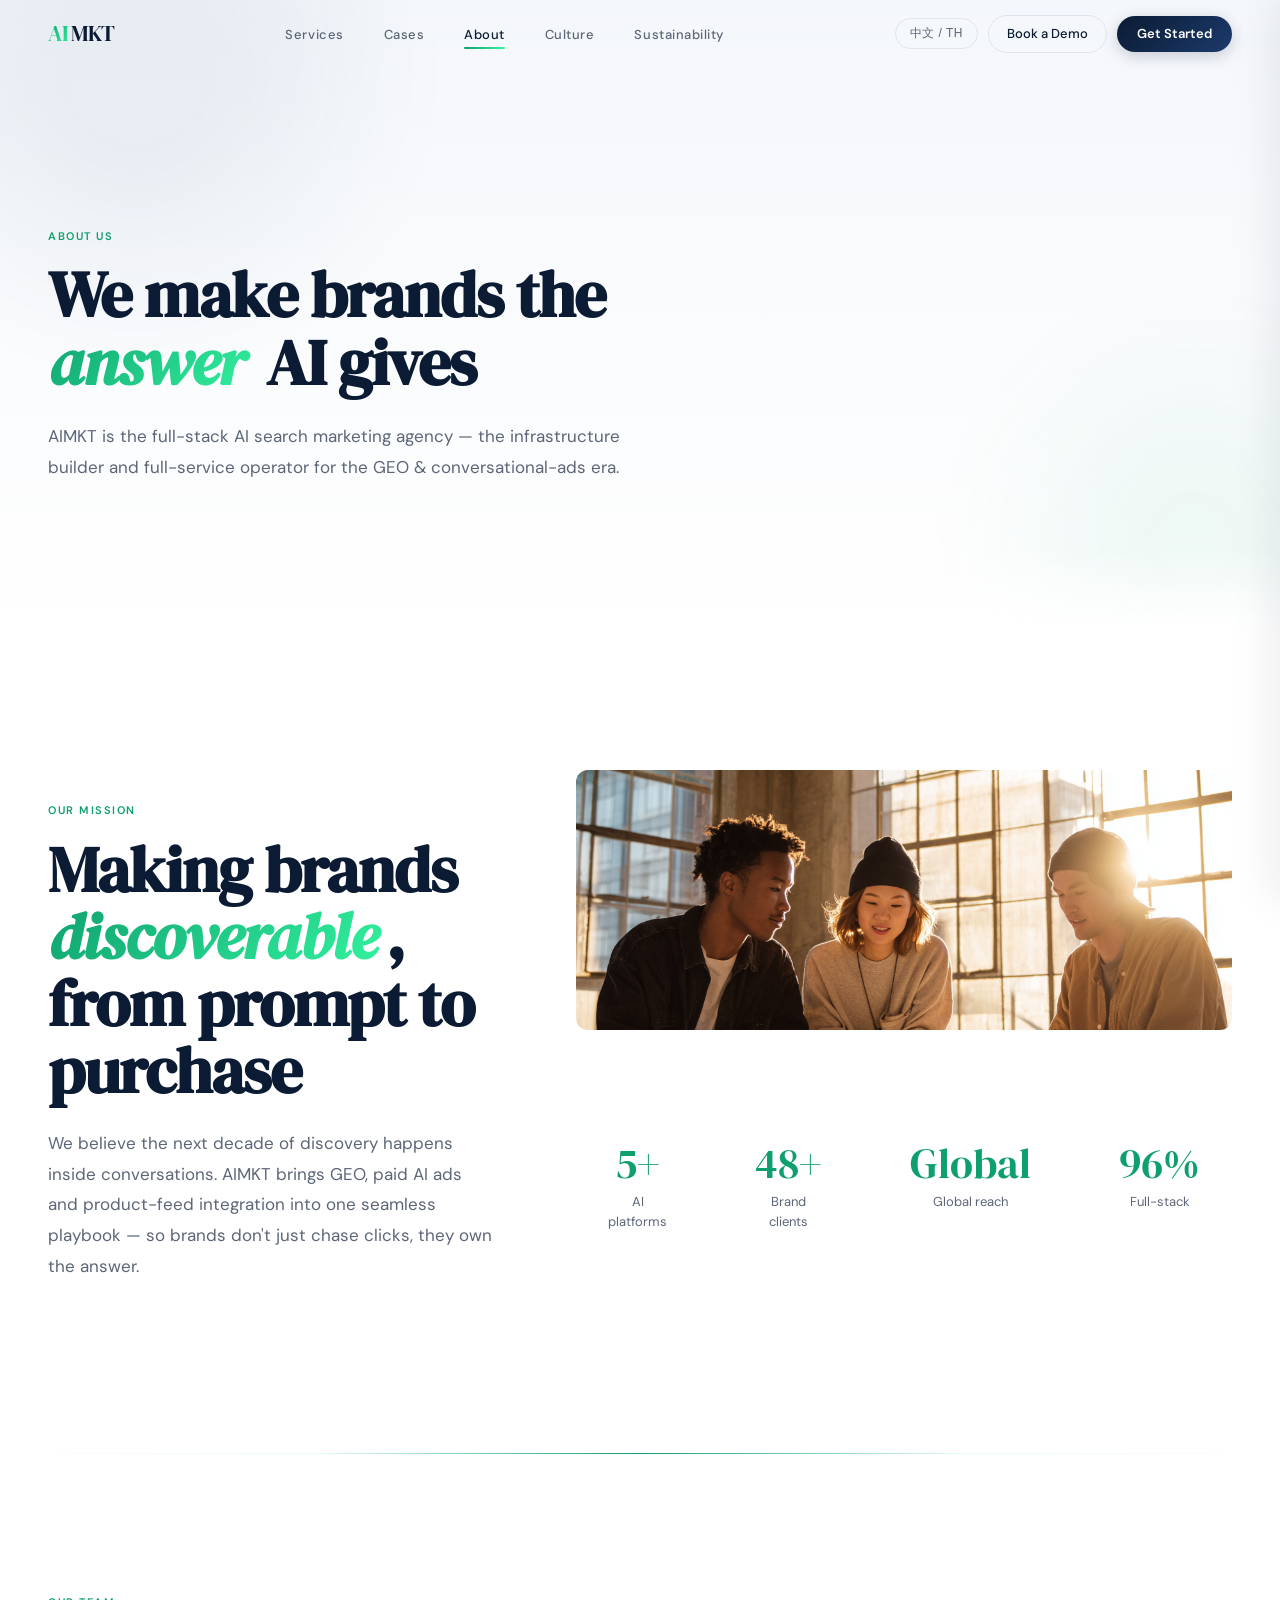
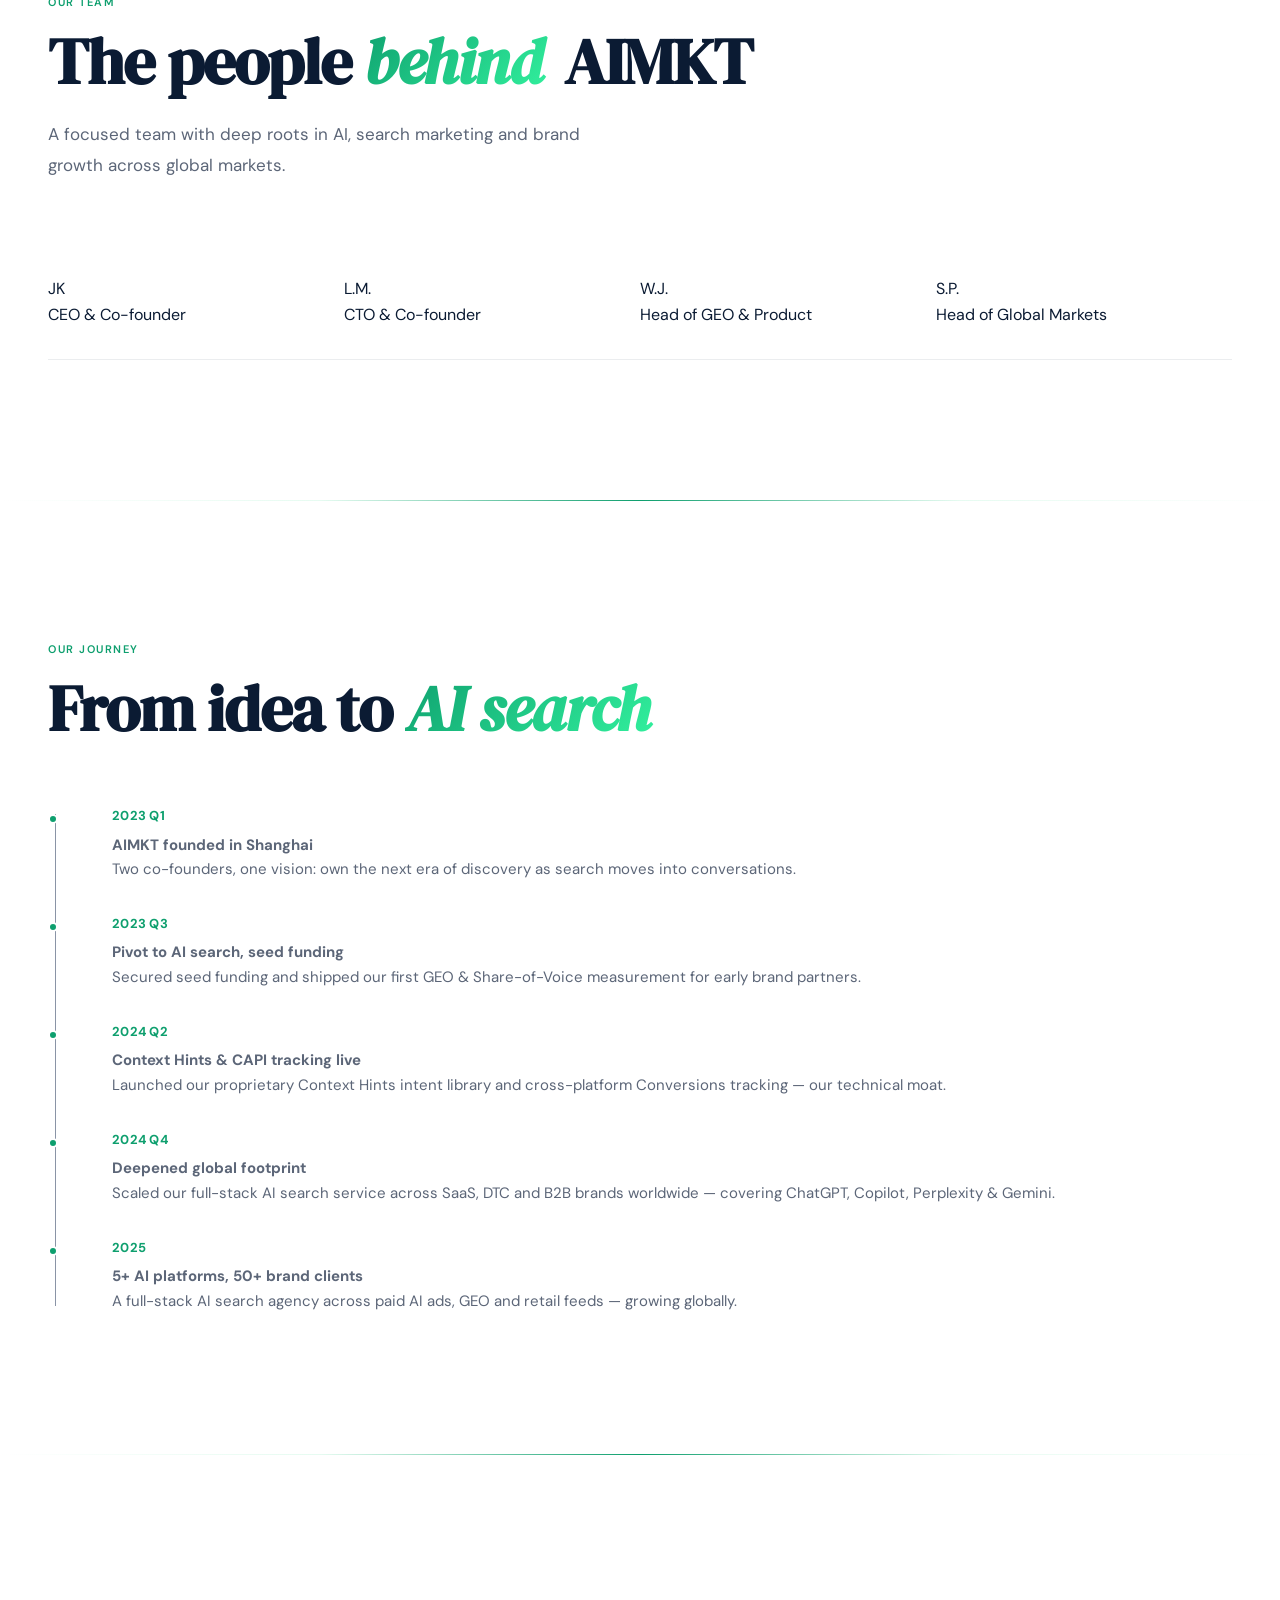
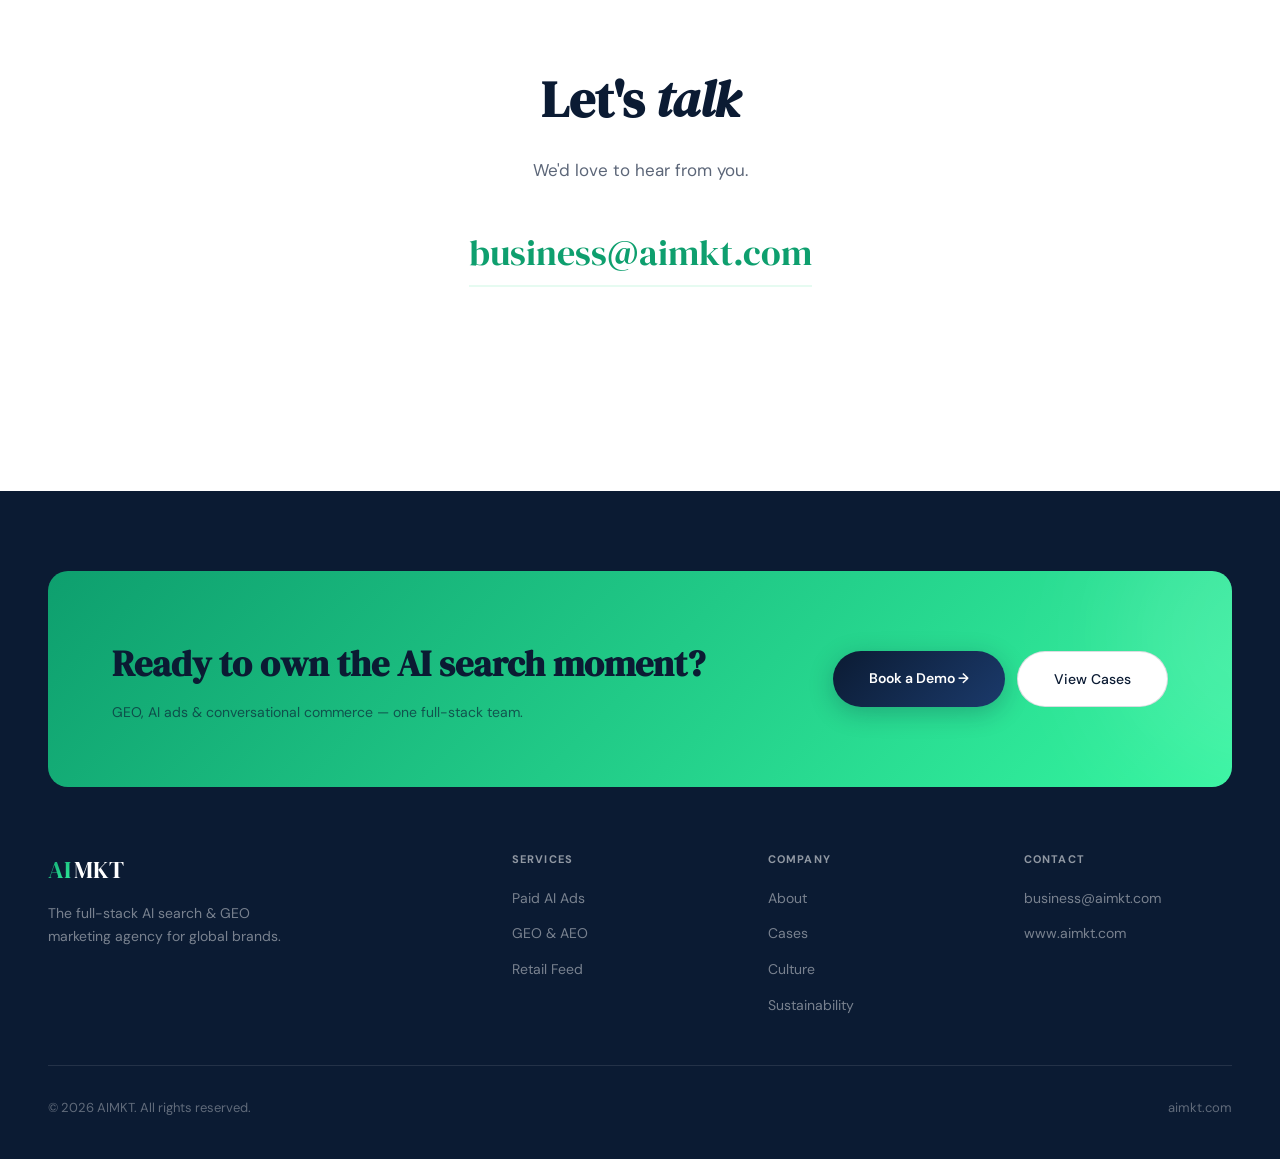
==== commit 88142e28: "Add files via upload" ====
--- a/about.html
+++ b/about.html
@@ -84,8 +84,8 @@
           <div class="stat-label"><span class="en">Brand clients</span><span class="zh">品牌客户</span><span class="th">ลูกค้าแบรนด์</span></div>
         </div>
         <div class="stat-box reveal d2">
-          <div class="stat-num" data-count="3" data-suffix="" data-decimals="0">0</div>
-          <div class="stat-label"><span class="en">Markets served</span><span class="zh">服务市场</span><span class="th">ตลาดที่ให้บริการ</span></div>
+          <div class="stat-num">Global</div>
+          <div class="stat-label"><span class="en">Global reach</span><span class="zh">全球覆盖</span><span class="th">ครอบคลุมระดับโลก</span></div>
         </div>
         <div class="stat-box reveal d3">
           <div class="stat-num" data-count="100" data-suffix="%" data-decimals="0">0%</div>
@@ -107,7 +107,7 @@
   </div>
   <div class="team-list">
     <div class="team-member reveal">
-      <div class="member-name">G.H.</div>
+      <div class="member-name">JK</div>
       <div class="member-role"><span class="en">CEO &amp; Co-founder</span><span class="zh">CEO &amp; 联合创始人</span><span class="th">CEO &amp; ผู้ร่วมก่อตั้ง</span></div>
     </div>
     <div class="team-member reveal d1">
@@ -120,7 +120,7 @@
     </div>
     <div class="team-member reveal d3">
       <div class="member-name">S.P.</div>
-      <div class="member-role"><span class="en">Head of SE Asia</span><span class="zh">东南亚负责人</span><span class="th">หัวหน้าเอเชียตะวันออกเฉียงใต้</span></div>
+      <div class="member-role"><span class="en">Head of Global Markets</span><span class="zh">全球市场负责人</span><span class="th">หัวหน้าตลาดระดับโลก</span></div>
     </div>
   </div>
 </section>
@@ -148,11 +148,11 @@
     </div>
     <div class="tl-item reveal d3">
       <div class="tl-year">2024 Q4</div>
-      <div class="tl-text"><strong><span class="en">Expanded to Southeast Asia</span><span class="zh">拓展至东南亚市场</span><span class="th">ขยายไปยังเอเชียตะวันออกเฉียงใต้</span></strong><br><span class="en">Opened our Southeast Asia office, covering ChatGPT, Copilot, Perplexity &amp; Gemini for cross-border brands.</span><span class="zh">开设东南亚办公室，为跨境品牌覆盖 ChatGPT、Copilot、Perplexity、Gemini。</span></div>
+      <div class="tl-text"><strong><span class="en">Deepened global footprint</span><span class="zh">深耕全球市场</span><span class="th">ขยายเชิงลึกระดับโลก</span></strong><br><span class="en">Scaled our full-stack AI search service across SaaS, DTC and B2B brands worldwide — covering ChatGPT, Copilot, Perplexity &amp; Gemini.</span><span class="zh">面向全球 SaaS、DTC、B2B 品牌规模化全栈 AI 搜索服务，覆盖 ChatGPT、Copilot、Perplexity、Gemini。</span></div>
     </div>
     <div class="tl-item reveal d4">
       <div class="tl-year">2025</div>
-      <div class="tl-text"><strong><span class="en">5+ AI platforms, 50+ brand clients</span><span class="zh">5+ AI 平台，50+ 品牌客户</span><span class="th">5+ แพลตฟอร์ม AI, 50+ ลูกค้าแบรนด์</span></strong><br><span class="en">A full-stack AI search agency across paid AI ads, GEO and retail feeds — growing across three markets.</span><span class="zh">成为覆盖付费 AI 投放、GEO、商品 Feed 的全栈 AI 搜索代理商，三大市场持续增长。</span></div>
+      <div class="tl-text"><strong><span class="en">5+ AI platforms, 50+ brand clients</span><span class="zh">5+ AI 平台，50+ 品牌客户</span><span class="th">5+ แพลตฟอร์ม AI, 50+ ลูกค้าแบรนด์</span></strong><br><span class="en">A full-stack AI search agency across paid AI ads, GEO and retail feeds — growing globally.</span><span class="zh">成为覆盖付费 AI 投放、GEO、商品 Feed 的全栈 AI 搜索代理商，持续全球化增长。</span></div>
     </div>
   </div>
 </section>
--- a/css/style.css
+++ b/css/style.css
@@ -111,6 +111,8 @@
 .eyebrow{font-size:11px;font-weight:600;letter-spacing:.14em;text-transform:uppercase;color:var(--accent);margin-bottom:1rem}
 .sh2{font-family:'DM Serif Display',serif;font-size:clamp(36px,5vw,64px);line-height:1.05;letter-spacing:-1px;color:var(--ink);margin-bottom:1.5rem}
 .sh2 em{font-style:italic;background:var(--gradient-accent);-webkit-background-clip:text;-webkit-text-fill-color:transparent;background-clip:text}
+/* prevent CJK trailing glyph clip on gradient-filled text */
+.hero h1 em,.page-hero h1 em,.sh2 em,.e-text h2 em,.feat-num,.flogo em,.logo em{padding-right:.14em}
 .slead{font-size:17px;color:var(--ink-muted);max-width:560px;line-height:1.8}
 .shead{margin-bottom:4rem}
 
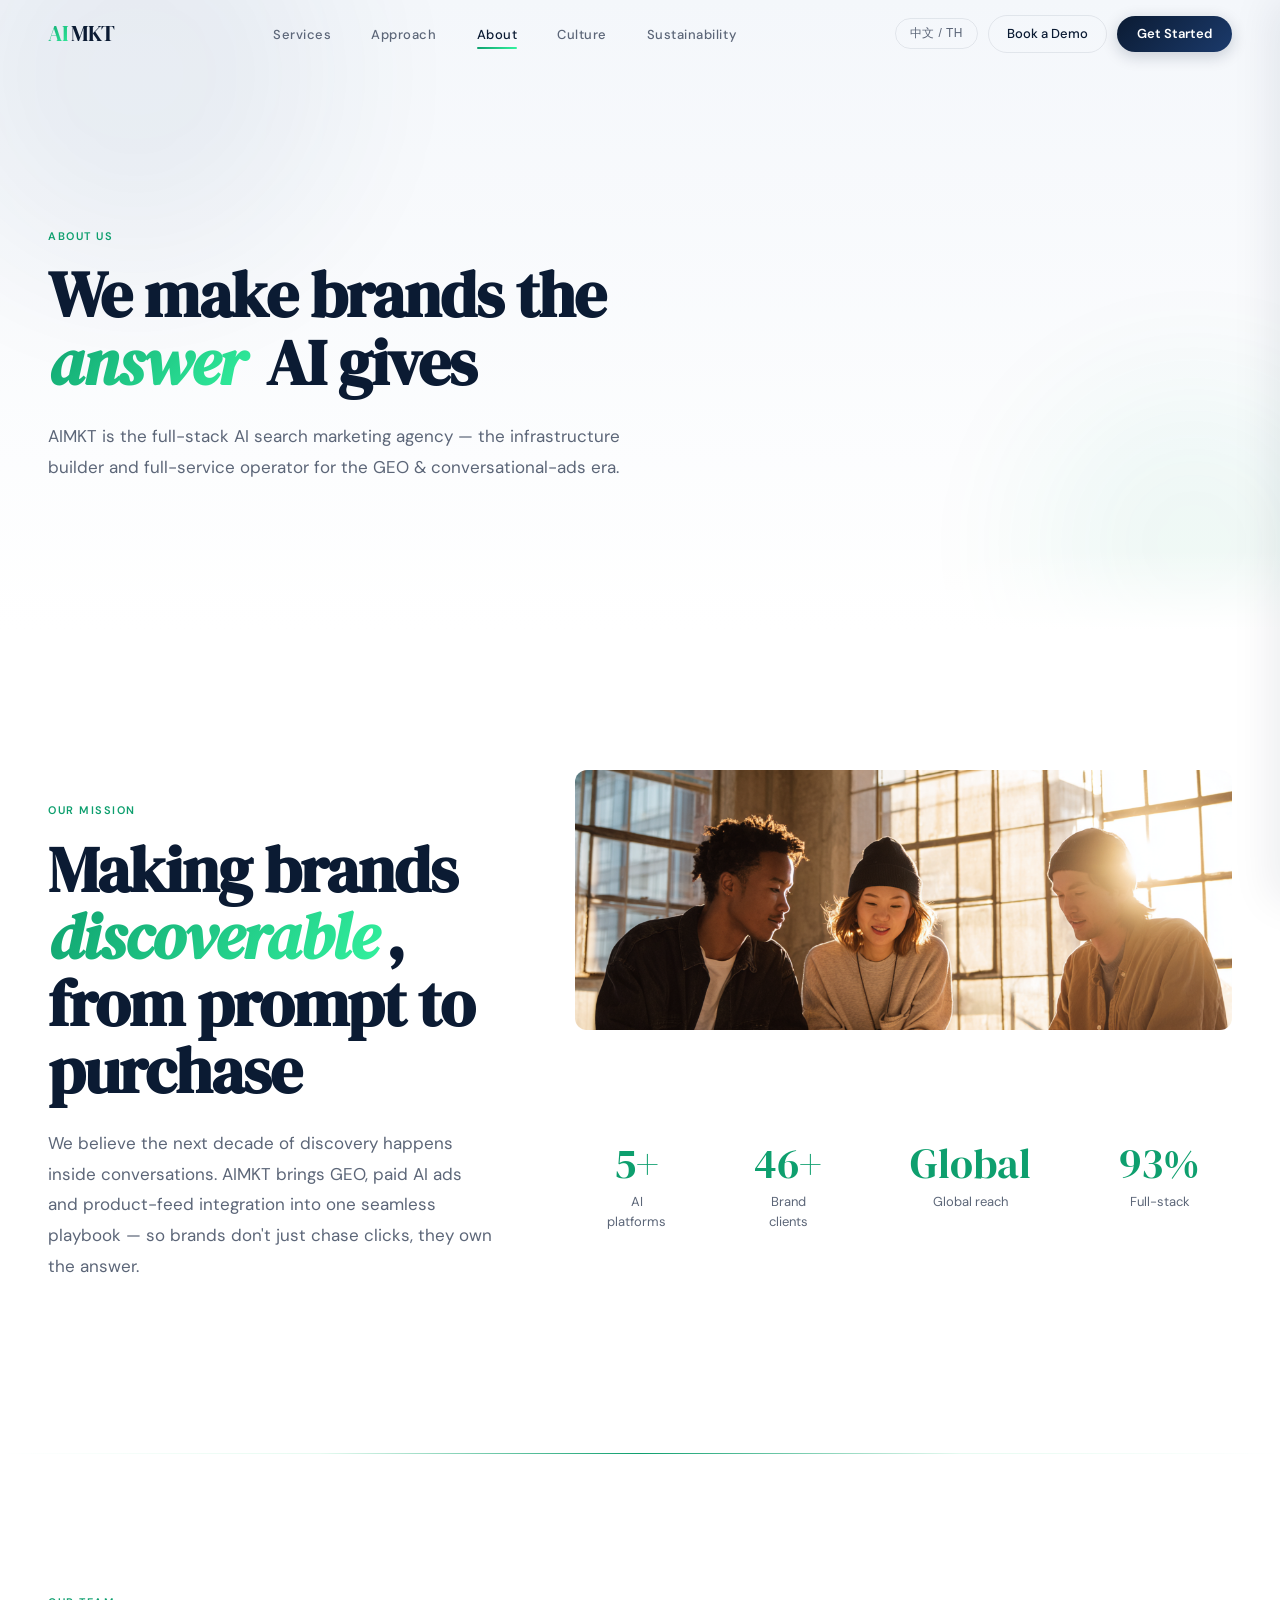
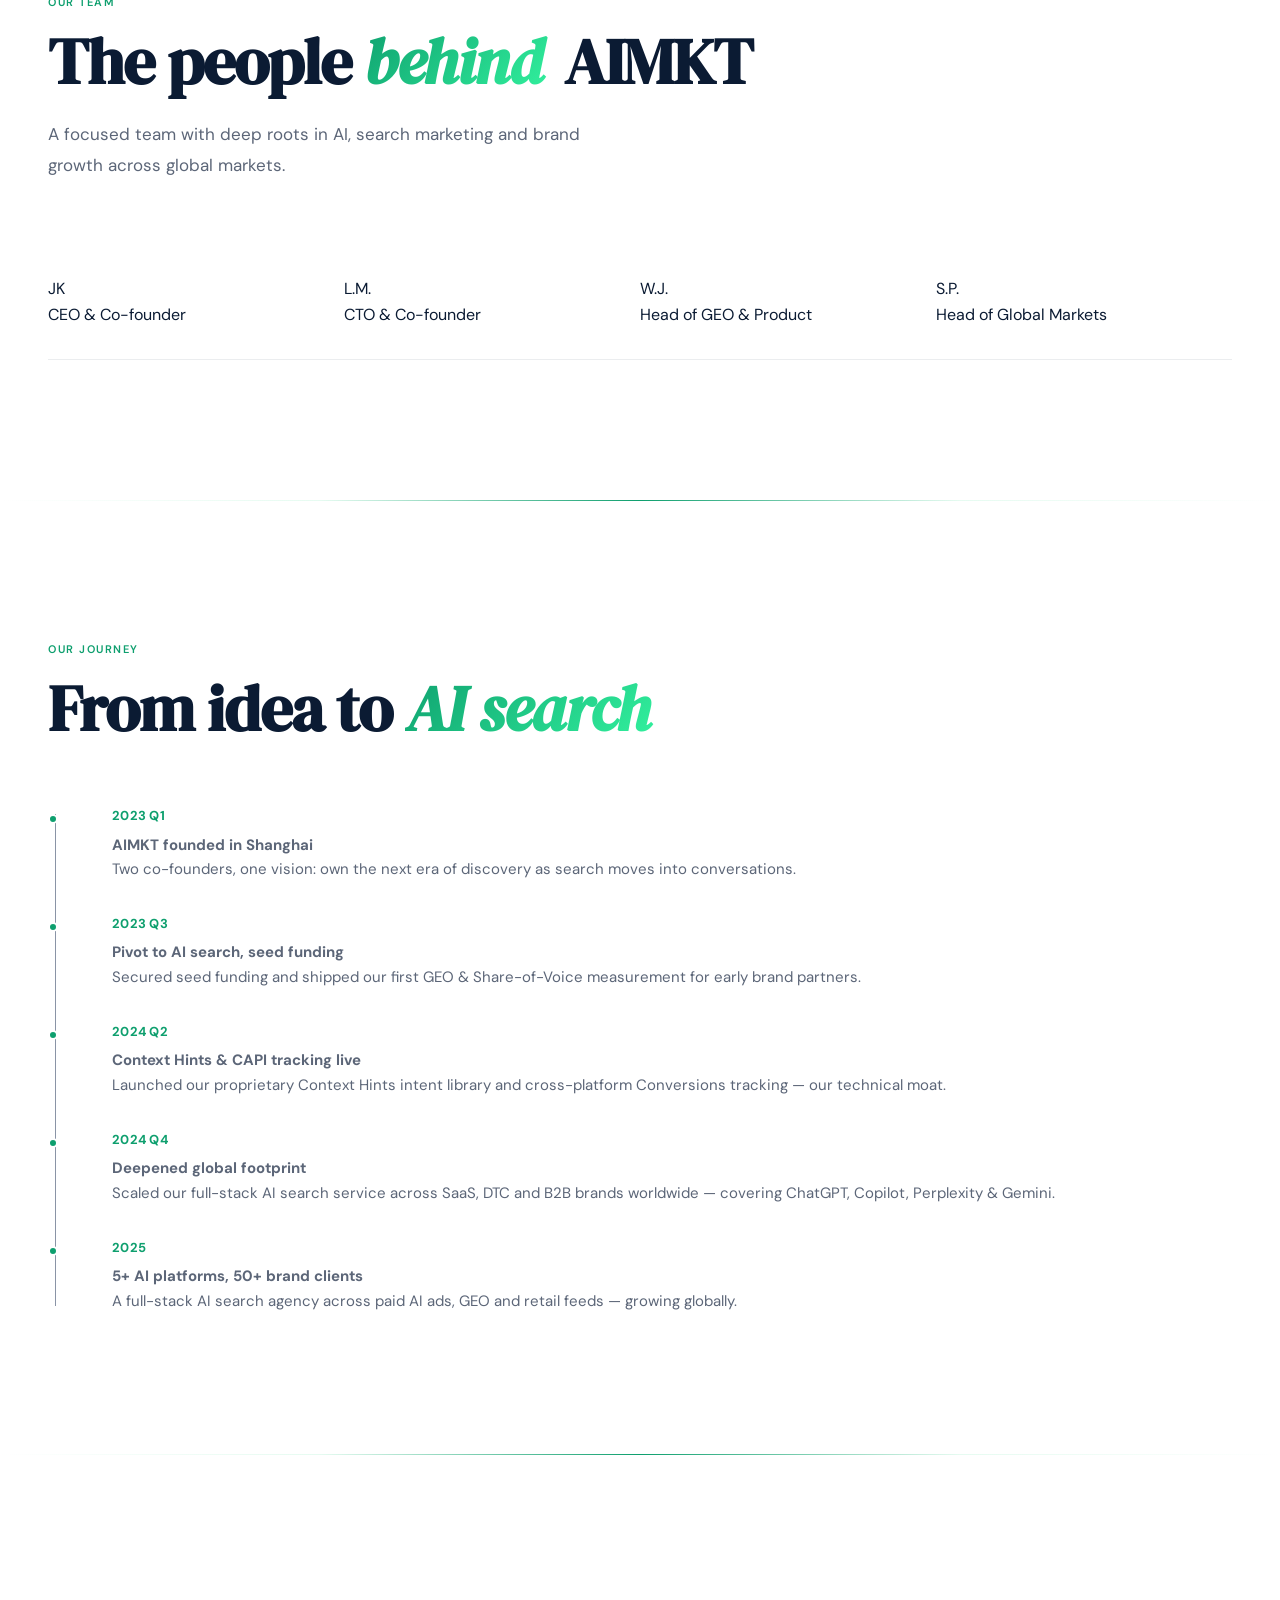
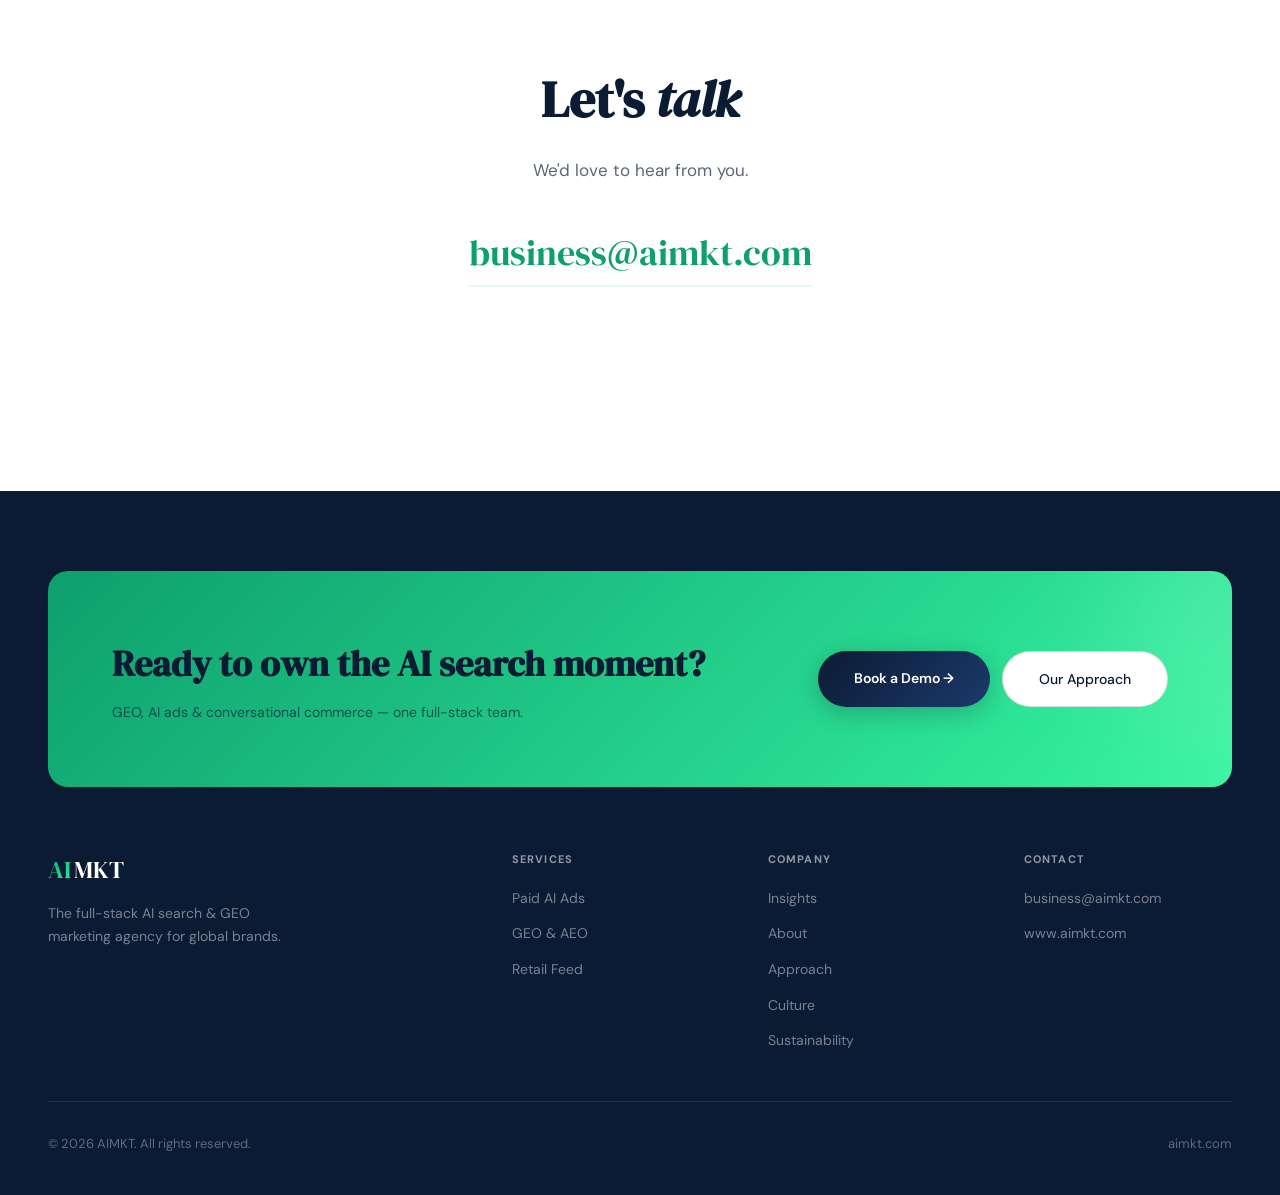
==== commit 726a7683: "Add files via upload" ====
--- a/about.html
+++ b/about.html
@@ -30,7 +30,7 @@
   <a href="index.html" class="logo"><em>AI</em>MKT</a>
   <ul class="nav-links">
     <li><a href="features.html"><span class="en">Services</span><span class="zh">服务</span><span class="th">บริการ</span></a></li>
-    <li><a href="vendors.html"><span class="en">Cases</span><span class="zh">标杆案例</span><span class="th">เคส</span></a></li>
+    <li><a href="vendors.html"><span class="en">Approach</span><span class="zh">服务方法</span><span class="th">แนวทาง</span></a></li>
     <li><a href="about.html" class="active"><span class="en">About</span><span class="zh">关于我们</span><span class="th">เกี่ยวกับเรา</span></a></li>
     <li><a href="culture.html"><span class="en">Culture</span><span class="zh">企业文化</span><span class="th">วัฒนธรรม</span></a></li>
     <li><a href="sustainability.html"><span class="en">Sustainability</span><span class="zh">可持续发展</span><span class="th">ความยั่งยืน</span></a></li>
@@ -47,7 +47,8 @@
 <div class="mobile-menu">
   <a href="index.html"><span class="en">Home</span><span class="zh">首页</span><span class="th">หน้าแรก</span></a>
   <a href="features.html"><span class="en">Services</span><span class="zh">服务</span><span class="th">บริการ</span></a>
-  <a href="vendors.html"><span class="en">Cases</span><span class="zh">标杆案例</span><span class="th">เคส</span></a>
+  <a href="vendors.html"><span class="en">Approach</span><span class="zh">服务方法</span><span class="th">แนวทาง</span></a>
+<a href="insights.html"><span class="en">Insights</span><span class="zh">洞察</span><span class="th">อินไซต์</span></a>
   <a href="about.html"><span class="en">About</span><span class="zh">关于我们</span><span class="th">เกี่ยวกับเรา</span></a>
   <a href="culture.html"><span class="en">Culture</span><span class="zh">企业文化</span><span class="th">วัฒนธรรม</span></a>
   <a href="sustainability.html"><span class="en">Sustainability</span><span class="zh">可持续发展</span><span class="th">ความยั่งยืน</span></a>
@@ -178,7 +179,7 @@
       </div>
       <div class="fcta-btns">
         <a href="mailto:business@aimkt.com" class="btn-primary btn-lg"><span class="en">Book a Demo →</span><span class="zh">预约咨询 →</span><span class="th">นัดปรึกษา →</span></a>
-        <a href="vendors.html" class="btn-lg-out" style="background:#fff;color:#0B1B33;border-color:rgba(11,27,51,.15)"><span class="en">View Cases</span><span class="zh">查看案例</span><span class="th">ดูเคส</span></a>
+        <a href="vendors.html" class="btn-lg-out" style="background:#fff;color:#0B1B33;border-color:rgba(11,27,51,.15)"><span class="en">Our Approach</span><span class="zh">服务方法</span><span class="th">แนวทางของเรา</span></a>
       </div>
     </div>
     <div class="ftop">
@@ -199,8 +200,9 @@
       <div>
         <div class="fct"><span class="en">Company</span><span class="zh">公司</span><span class="th">บริษัท</span></div>
         <ul class="flinks">
-          <li><a href="about.html"><span class="en">About</span><span class="zh">关于我们</span><span class="th">เกี่ยวกับเรา</span></a></li>
-          <li><a href="vendors.html"><span class="en">Cases</span><span class="zh">标杆案例</span><span class="th">เคส</span></a></li>
+          <li><a href="insights.html"><span class="en">Insights</span><span class="zh">洞察</span><span class="th">อินไซต์</span></a></li>
+    <li><a href="about.html"><span class="en">About</span><span class="zh">关于我们</span><span class="th">เกี่ยวกับเรา</span></a></li>
+          <li><a href="vendors.html"><span class="en">Approach</span><span class="zh">服务方法</span><span class="th">แนวทาง</span></a></li>
           <li><a href="culture.html"><span class="en">Culture</span><span class="zh">企业文化</span><span class="th">วัฒนธรรม</span></a></li>
           <li><a href="sustainability.html"><span class="en">Sustainability</span><span class="zh">可持续发展</span><span class="th">ความยั่งยืน</span></a></li>
         </ul>
--- a/css/style.css
+++ b/css/style.css
@@ -408,3 +408,49 @@
 @media(max-width:480px){
   .wave-divider svg{height:20px}
 }
+
+/* ============ 2026-10 v2 additions: chat demo / vs table / pilot ============ */
+
+/* Hero Chat Demo */
+.hero-demo-wrap{max-width:880px;margin:56px auto 0;text-align:left}
+.chat-demo{position:relative;background:#fff;border:1px solid var(--border,rgba(11,27,51,.12));border-radius:20px;box-shadow:0 24px 72px rgba(11,27,51,.14);overflow:hidden}
+.chat-demo-bar{display:flex;align-items:center;gap:8px;padding:12px 18px;border-bottom:1px solid var(--border,rgba(11,27,51,.08));background:rgba(11,27,51,.02)}
+.chat-demo-bar i{width:10px;height:10px;border-radius:50%;display:inline-block}
+.chat-demo-bar i:nth-child(1){background:#f6c1c1}.chat-demo-bar i:nth-child(2){background:#f3dfa8}.chat-demo-bar i:nth-child(3){background:#bfe3c0}
+.chat-demo-bar span{margin-left:8px;font-size:12.5px;color:var(--muted,#5b6472);letter-spacing:.4px}
+.chat-demo-body{padding:22px 22px 26px;min-height:300px;display:flex;flex-direction:column;gap:14px;justify-content:flex-end}
+.cd-bubble{max-width:78%;padding:12px 16px;border-radius:16px;font-size:14.5px;line-height:1.55}
+.cd-bubble.user{align-self:flex-end;background:#0B2E4F;color:#fff;border-bottom-right-radius:4px}
+.cd-bubble.user .caret{display:inline-block;width:2px;height:1em;background:#fff;margin-left:2px;vertical-align:-2px;animation:cdBlink .8s steps(1) infinite}
+@keyframes cdBlink{50%{opacity:0}}
+.cd-bubble.ai{align-self:flex-start;background:rgba(11,46,79,.06);color:var(--ink,#0B1B33);border-bottom-left-radius:4px;opacity:0;transform:translateY(6px);transition:opacity .6s ease,transform .6s ease}
+.cd-bubble.ai.show{opacity:1;transform:none}
+.cd-ad{align-self:flex-start;width:100%;max-width:92%;display:flex;gap:14px;align-items:center;padding:14px 16px;border:1px solid var(--border,rgba(11,27,51,.12));border-radius:14px;background:#fff;opacity:0;transform:translateY(14px) scale(.98);transition:opacity .7s ease .1s,transform .7s ease .1s;box-shadow:0 10px 30px rgba(11,27,51,.08)}
+.cd-ad.show{opacity:1;transform:none}
+.cd-ad-thumb{width:64px;height:64px;border-radius:10px;flex:none;display:flex;align-items:center;justify-content:center;font-size:28px;background:linear-gradient(135deg,#EAF7EF,#dbeafe)}
+.cd-ad-info{flex:1;min-width:0}
+.cd-ad-sponsored{font-size:10.5px;color:var(--muted,#5b6472);text-transform:uppercase;letter-spacing:1px;margin-bottom:3px}
+.cd-ad-title{font-weight:700;font-size:14.5px;color:var(--ink,#0B1B33)}
+.cd-ad-desc{font-size:12.5px;color:var(--muted,#5b6472);margin-top:2px}
+.cd-ad-cta{flex:none;font-size:12.5px;font-weight:600;color:#fff;background:#16A34A;padding:8px 14px;border-radius:9px;white-space:nowrap}
+.cd-caption{margin-top:14px;font-size:13px;color:var(--muted,#5b6472);text-align:center}
+@media(max-width:640px){.chat-demo-body{min-height:260px;padding:16px}.cd-bubble{font-size:13px}.cd-ad-thumb{width:48px;height:48px;font-size:20px}.cd-ad-cta{display:none}}
+
+/* VS Table */
+.vs-wrap{max-width:900px;margin:0 auto}
+.vs-table{width:100%;border-collapse:separate;border-spacing:0;font-size:14px;background:#fff;border:1px solid var(--border,rgba(11,27,51,.12));border-radius:16px;overflow:hidden}
+.vs-table th{background:#0B1B33;color:#fff;padding:12px 16px;text-align:left;font-size:13px;letter-spacing:.3px}
+.vs-table th:first-child{width:22%}
+.vs-table td{padding:12px 16px;border-top:1px solid var(--border,rgba(11,27,51,.08));vertical-align:top}
+.vs-table td:first-child{font-weight:600;color:var(--ink,#0B1B33)}
+.vs-yes{color:#16A34A;font-weight:600}
+.vs-no{color:#B4552D}
+@media(max-width:640px){.vs-table{font-size:12.5px}.vs-table td,.vs-table th{padding:9px 10px}}
+
+/* Pilot program */
+.pilot-grid{display:grid;grid-template-columns:repeat(3,1fr);gap:18px;max-width:1000px;margin:0 auto}
+.pilot-card{background:#fff;border:1px solid var(--border,rgba(11,27,51,.12));border-radius:16px;padding:24px 22px;text-align:center}
+.pilot-num{font-family:'DM Serif Display',serif;font-size:30px;color:#16A34A;line-height:1}
+.pilot-card h4{margin:12px 0 6px;font-size:16px;color:var(--ink,#0B1B33)}
+.pilot-card p{font-size:13.5px;color:var(--muted,#5b6472);line-height:1.6;margin:0}
+@media(max-width:860px){.pilot-grid{grid-template-columns:1fr;gap:12px}}
